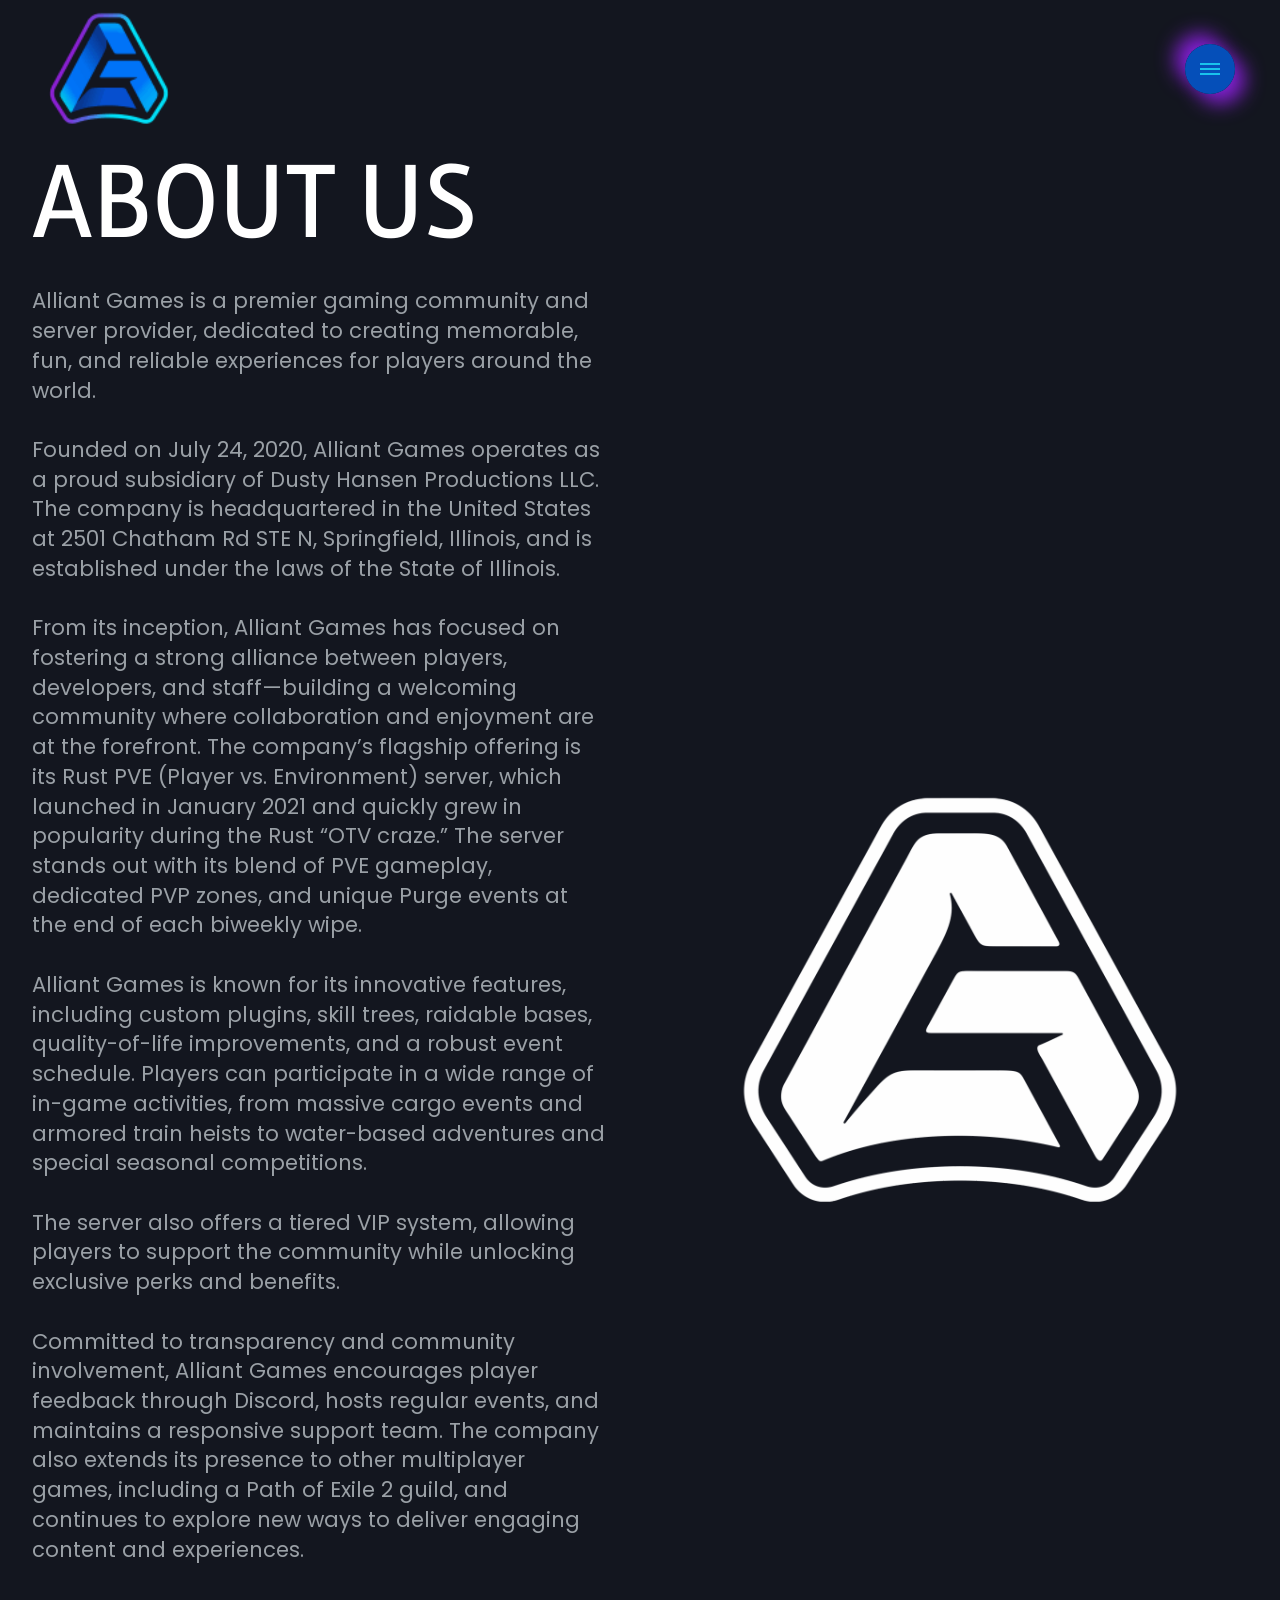
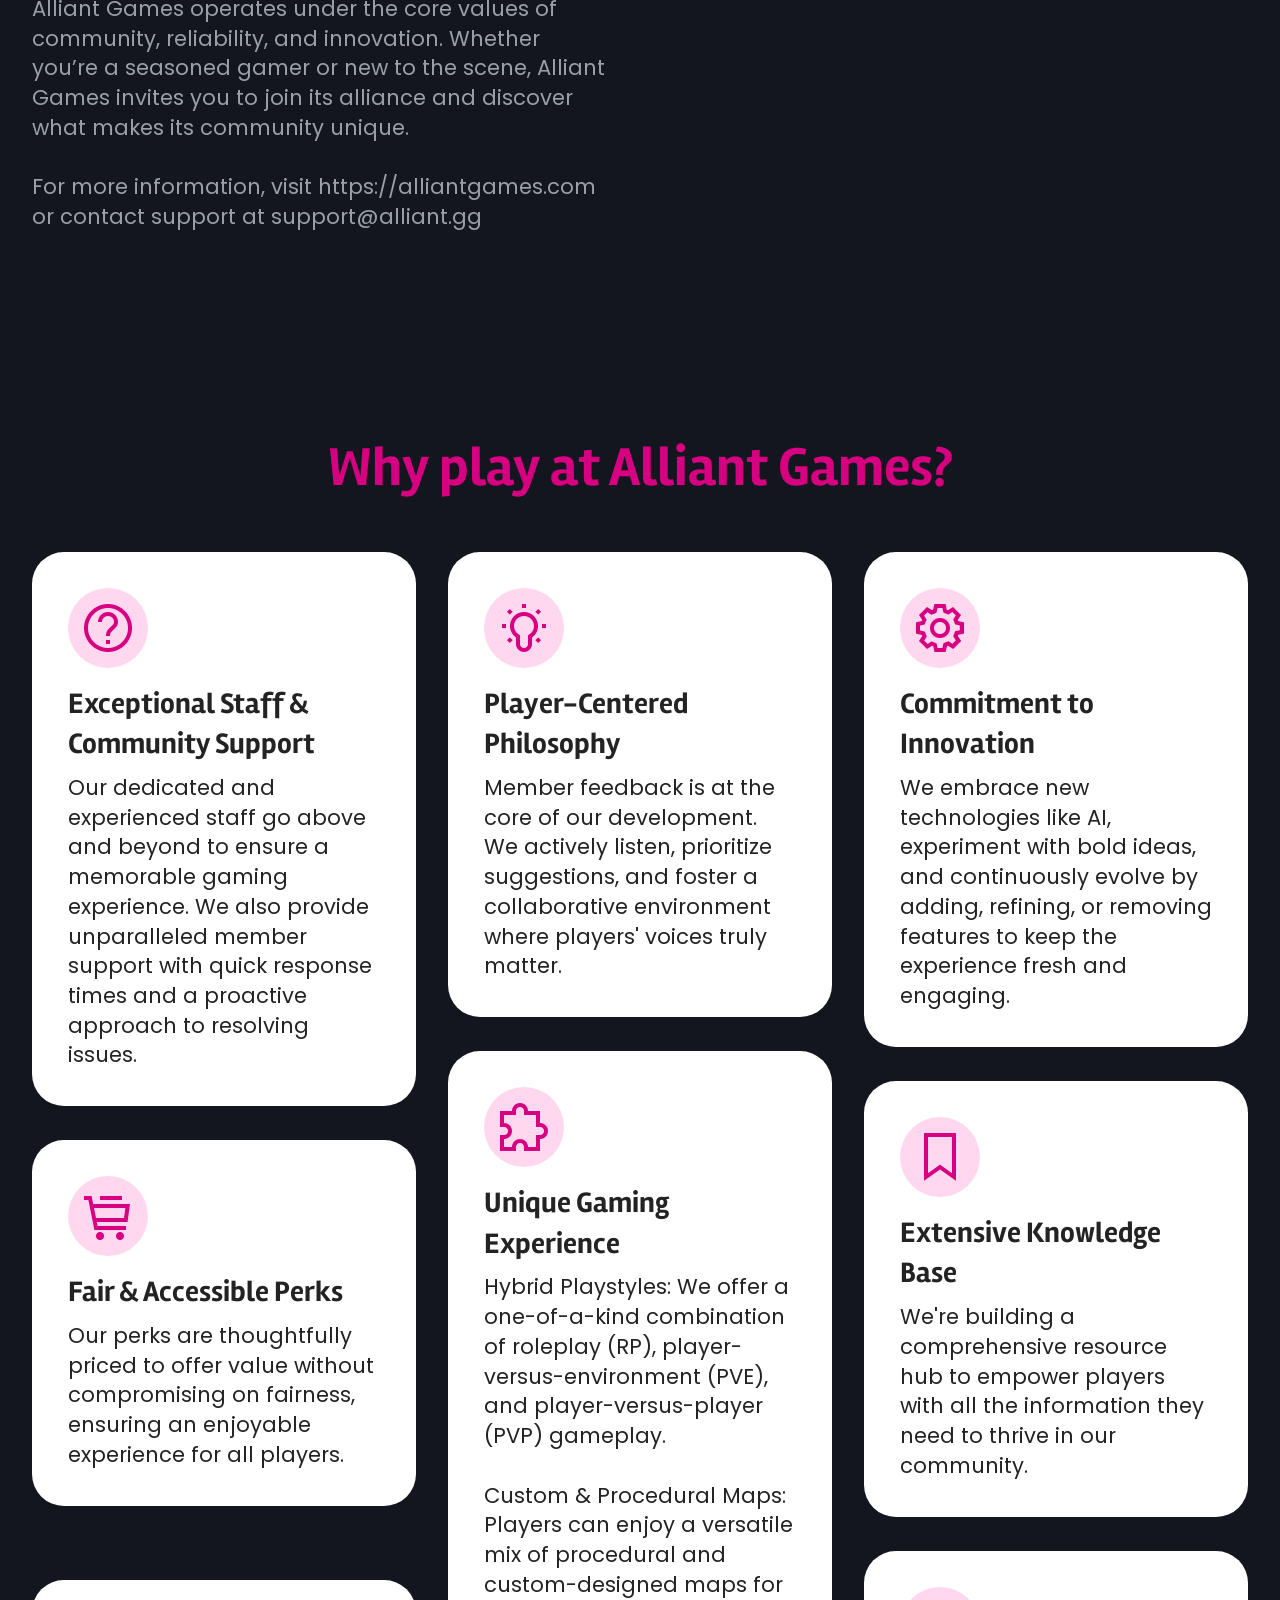
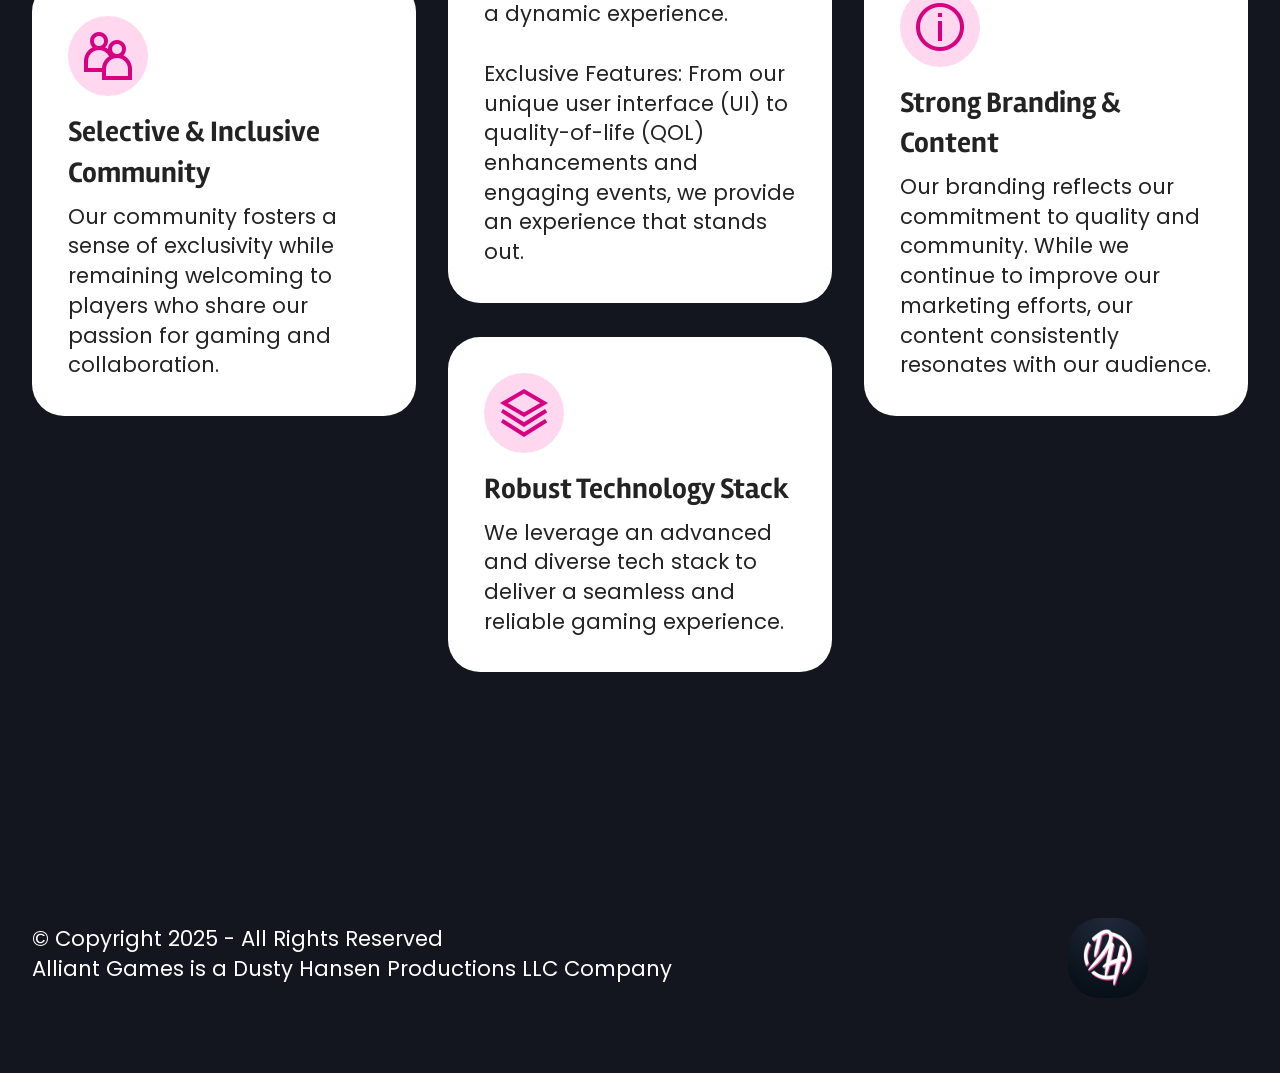
==== about.html @ c14c09ad "Initial upload" ====
<!DOCTYPE html>
<html  >
<head>
  
  <meta charset="UTF-8">
  <meta http-equiv="X-UA-Compatible" content="IE=edge">
  
  <meta name="twitter:card" content="summary_large_image"/>
  <meta name="twitter:image:src" content="assets/images/about-meta.png">
  <meta property="og:image" content="assets/images/about-meta.png">
  <meta name="twitter:title" content="About Us">
  <meta name="viewport" content="width=device-width, initial-scale=1, minimum-scale=1">
  <link rel="shortcut icon" href="assets/images/mark201600x1600-96x96.png" type="image/x-icon">
  <meta name="description" content="Alliant Games is a premier gaming community and server provider, dedicated to creating memorable, fun, and reliable experiences for players around the world.">
  
  
  <title>About Us</title>
  <link rel="stylesheet" href="assets/web/assets/mobirise-icons2/mobirise2.css">
  <link rel="stylesheet" href="assets/bootstrap/css/bootstrap.min.css">
  <link rel="stylesheet" href="assets/animatecss/animate.css">
  <link rel="stylesheet" href="assets/dropdown/css/style.css">
  <link rel="stylesheet" href="assets/socicon/css/styles.css">
  <link rel="stylesheet" href="assets/theme/css/style.css">
  <link rel="preload" href="https://fonts.googleapis.com/css?family=Rambla:400,400i,700,700i&display=swap" as="style" onload="this.onload=null;this.rel='stylesheet'">
  <noscript><link rel="stylesheet" href="https://fonts.googleapis.com/css?family=Rambla:400,400i,700,700i&display=swap"></noscript>
  <link rel="preload" href="https://fonts.googleapis.com/css?family=Poppins:100,100i,200,200i,300,300i,400,400i,500,500i,600,600i,700,700i,800,800i,900,900i&display=swap" as="style" onload="this.onload=null;this.rel='stylesheet'">
  <noscript><link rel="stylesheet" href="https://fonts.googleapis.com/css?family=Poppins:100,100i,200,200i,300,300i,400,400i,500,500i,600,600i,700,700i,800,800i,900,900i&display=swap"></noscript>
  <link rel="preload" as="style" href="assets/mobirise/css/mbr-additional.css?v=QgXTo2"><link rel="stylesheet" href="assets/mobirise/css/mbr-additional.css?v=QgXTo2" type="text/css">

  
  <script type="text/javascript">!function(e,t,n){function a(){var e=t.getElementsByTagName("script")[0],n=t.createElement("script");n.type="text/javascript",n.async=!0,n.src="https://beacon-v2.helpscout.net",e.parentNode.insertBefore(n,e)}if(e.Beacon=n=function(t,n,a){e.Beacon.readyQueue.push({method:t,options:n,data:a})},n.readyQueue=[],"complete"===t.readyState)return a();e.attachEvent?e.attachEvent("onload",a):e.addEventListener("load",a,!1)}(window,document,window.Beacon||function(){});</script>
<script type="text/javascript">window.Beacon('init', 'b2492d3f-a6b8-4b78-a430-2cda79140fb8')</script>
  
</head>
<body>

<!-- Analytics -->
<!-- Google tag (gtag.js) -->
<script async src="https://www.googletagmanager.com/gtag/js?id=G-6VX196WPLF"></script>
<script>
  window.dataLayer = window.dataLayer || [];
  function gtag(){dataLayer.push(arguments);}
  gtag('js', new Date());

  gtag('config', 'G-6VX196WPLF');
</script>
<!-- /Analytics -->


  
  <section data-bs-version="5.1" class="menu menu2 expertm5 cid-uUaEIHnzfs" once="menu" id="amenu2-z">
    

    <nav class="navbar navbar-dropdown navbar-fixed-top navbar-expand-lg">
        <div class="container-fluid">
            <div class="navbar-brand">
                <span class="navbar-logo">
                    <a href="index.html">
                        <img src="assets/images/mark201600x1600-96x96.webp" alt="Alliant Games" style="height: 8rem;">
                    </a>
                </span>
                
            </div>
            <div class="offcanvas_box">
                <button class="btn_offcanvas" type="button" data-bs-toggle="offcanvas" data-bs-target="#offcanvasRight" aria-controls="offcanvasRight">
                    <div class="hamburger-offcanvas">
                        <span></span>
                        <span></span>
                        <span></span>
                        <span></span>
                    </div>
                </button>
                <div class="offcanvas offcanvas-end" tabindex="-1" id="offcanvasRight" aria-labelledby="offcanvasRightLabel">

                    <div class="offcanvas-body">
                        <div class="offcanvas_head">
                            <div class="offcanvas_head_container">
                                <div class="navbar-brand">
                                <span class="navbar-logo">
                                     <a href="index.html">
                                        <img src="assets/images/mark201600x1600-96x96.webp" alt="Alliant Games" style="height: 8rem;">
                                     </a>
                                </span>
                                    
                                </div>
                                <button type="button" class="btn-close text-reset" data-bs-dismiss="offcanvas" aria-label="Close">
                                    <div class="hamburger-offcanvas">
                                        <span></span>
                                        <span></span>
                                        <span></span>
                                        <span></span>
                                    </div>
                                </button>
                            </div>
                            
                        </div>
                        <div class="offcanvas_link">
                            <ul class="navbar-nav nav-dropdown" data-app-modern-menu="true"><li class="nav-item">
                                    <a class="nav-link link text-white text-primary display-7" href="index.html">HOME</a>
                                </li>
                                <li class="nav-item">
                                    <a class="nav-link link text-white text-primary display-7" href="about.html">ABOUT US</a>
                                </li>
                                <li class="nav-item">
                                    <a class="nav-link link text-white text-primary display-7" href="https://alliant.gg" target="_blank">ALLIANT.GG</a>
                                </li>
                                <li class="nav-item"><a class="nav-link link text-white text-primary display-7" href="https://verify.alliant.gg" target="_blank">VERIFY</a></li><li class="nav-item dropdown">
                                    <a class="nav-link link text-white dropdown-toggle display-7" href="#" data-toggle="dropdown-submenu" data-bs-toggle="dropdown" data-bs-auto-close="outside" aria-expanded="false">SHOP</a><div class="dropdown-menu" aria-labelledby="dropdown-655"><a class="text-white dropdown-item text-primary display-7" href="https://perks.alliant.gg" target="_blank">PERKS SHOP</a><a class="text-white dropdown-item text-primary display-7" href="donate.html">DONATE</a></div>
                                </li>
                                <li class="nav-item dropdown open"><a class="nav-link link text-white dropdown-toggle show display-7" href="#" data-toggle="dropdown-submenu" data-bs-toggle="dropdown" data-bs-auto-close="outside" aria-expanded="true">HELP</a><div class="dropdown-menu show" aria-labelledby="dropdown-330" data-bs-popper="none"><a class="text-white dropdown-item text-primary display-7" href="https://docs.alliant.gg" target="_blank">HELP CENTER</a><a class="text-white dropdown-item text-primary display-7" href="https://status.alliant.gg" target="_blank">STATUS PAGE</a><a class="text-white dropdown-item text-primary display-7" href="faq.html">FAQS</a><a class="text-white dropdown-item text-primary display-7" href="privacy.html">PRIVACY POLICY</a><a class="text-white dropdown-item text-primary display-7" href="tos.html">TERMS OF SERVICE</a></div></li></ul>
                        </div>
                        <div class="social-container">
                            <p class="social-title mbr-fonts-style display-7">
                                FOLLOW US</p>
                            <div class="social-list justify-content-start">
                                <div class="soc-item">
                                    <a href="https://discord.gg/alliant" target="_blank"><span class="mbr-iconfont mbr-iconfont-social socicon-discord socicon"></span></a>
                                </div>
                                <div class="soc-item">
                                    <a href="https://x.com/alliantgames" target="_blank"><span class="mbr-iconfont mbr-iconfont-social socicon-twitter socicon"></span></a>
                                </div>
                                <div class="soc-item">
                                    <a href="https://instagram.com/alliantgames" target="_blank"><span class="mbr-iconfont mbr-iconfont-social socicon-instagram socicon"></span></a>
                                </div>
                                <div class="soc-item">
                                    <a href="https://youtube.com/@alliantgames" target="_blank"><span class="mbr-iconfont mbr-iconfont-social socicon-youtube socicon"></span></a>
                                </div>
                                <div class="soc-item">
                                    <a href="https://tiktok.com/@alliantgames" target="_blank"><span class="mbr-iconfont mbr-iconfont-social socicon-tiktok socicon"></span></a>
                                </div>
                                
                            </div>
                        </div>
                        
                    </div>
                </div>
            </div>
        </div>
    </nav>
</section>

<section data-bs-version="5.1" class="article03 progressm5 cid-uU4K17RV8L" id="article03-a">
    

    
    

    <div class="container">
        <div class="row items-wrapper">
            <div class="col-12 col-lg-6 card">
                <div class="content-wrapper">
                    <div class="title-wrapper">
                        <h2 class="mbr-section-title mbr-fonts-style display-1">
                            ABOUT US</h2>
                        <div class="text-wrapper">
                            <p class="mbr-text mbr-fonts-style display-7">Alliant Games is a premier gaming community and server provider, dedicated to creating memorable, fun, and reliable experiences for players around the world.
<br>
<br>Founded on July 24, 2020, Alliant Games operates as a proud subsidiary of Dusty Hansen Productions LLC. The company is headquartered in the United States at 2501 Chatham Rd STE N, Springfield, Illinois, and is established under the laws of the State of Illinois.
<br>
<br>From its inception, Alliant Games has focused on fostering a strong alliance between players, developers, and staff—building a welcoming community where collaboration and enjoyment are at the forefront. The company’s flagship offering is its Rust PVE (Player vs. Environment) server, which launched in January 2021 and quickly grew in popularity during the Rust “OTV craze.” The server stands out with its blend of PVE gameplay, dedicated PVP zones, and unique Purge events at the end of each biweekly wipe.
<br>
<br>Alliant Games is known for its innovative features, including custom plugins, skill trees, raidable bases, quality-of-life improvements, and a robust event schedule. Players can participate in a wide range of in-game activities, from massive cargo events and armored train heists to water-based adventures and special seasonal competitions.
<br>
<br>The server also offers a tiered VIP system, allowing players to support the community while unlocking exclusive perks and benefits.
<br>
<br>Committed to transparency and community involvement, Alliant Games encourages player feedback through Discord, hosts regular events, and maintains a responsive support team. The company also extends its presence to other multiplayer games, including a Path of Exile 2 guild, and continues to explore new ways to deliver engaging content and experiences.
<br>
<br>Alliant Games operates under the core values of community, reliability, and innovation. Whether you’re a seasoned gamer or new to the scene, Alliant Games invites you to join its alliance and discover what makes its community unique.
<br>
<br>For more information, visit https://alliantgames.com or contact support at support@alliant.gg</p>
                        </div>
                        
                    </div>
                </div>
            </div>
            <div class="col-12 col-lg-6 card">
                <div class="image-wrapper">
                    <img src="assets/images/white204-1224x1144.webp" alt="">
                </div>
            </div>
        </div>
    </div>
</section>

<section data-bs-version="5.1" class="features22 cid-uVueX3gvzD" id="features022-1a">
  

  
  
  <div class="container">
    <div class="row mb-5 justify-content-center">
      <div class="col-12 content-head">
        <h3 class="mbr-section-title mbr-fonts-style align-center mb-0 display-2">
          <strong>Why play at Alliant Games?</strong></h3>
        
      </div>
    </div>
    <div class="row mbr-masonry" data-masonry="{&quot;percentPosition&quot;: true }">
      <div class="item features-without-image col-12 col-md-6 col-lg-4 item-mb">
        <div class="item-wrapper">
          <div class="card-box align-left">
            <div class="iconfont-wrapper">
              <span class="mbr-iconfont mobi-mbri-help mobi-mbri"></span>
            </div>
            <h5 class="card-title mbr-fonts-style display-5"><strong>Exceptional Staff &amp; Community Support</strong></h5>
            <p class="card-text mbr-fonts-style display-7">
              Our dedicated and experienced staff go above and beyond to ensure a memorable gaming experience. We also provide unparalleled member support with quick response times and a proactive approach to resolving issues.
            </p>

            
          </div>
        </div>
      </div>
      <div class="item features-without-image col-12 col-md-6 col-lg-4 item-mb">
        <div class="item-wrapper">
          <div class="card-box align-left">
            <div class="iconfont-wrapper">
              <span class="mbr-iconfont mobi-mbri-idea mobi-mbri"></span>
            </div>
            <h5 class="card-title mbr-fonts-style display-5"><strong>Player-Centered Philosophy</strong></h5>
            <p class="card-text mbr-fonts-style display-7">
              Member feedback is at the core of our development. We actively listen, prioritize suggestions, and foster a collaborative environment where players' voices truly matter.
            </p>

            
          </div>
        </div>
      </div>
      <div class="item features-without-image col-12 col-md-6 col-lg-4 item-mb">
        <div class="item-wrapper">
          <div class="card-box align-left">
            <div class="iconfont-wrapper">
              <span class="mbr-iconfont mobi-mbri-setting mobi-mbri"></span>
            </div>
            <h5 class="card-title mbr-fonts-style display-5"><strong>Commitment to Innovation</strong></h5>
            <p class="card-text mbr-fonts-style display-7">We embrace new technologies like AI, experiment with bold ideas, and continuously evolve by adding, refining, or removing features to keep the experience fresh and engaging.<br></p>

            
          </div>
        </div>
      </div>
      <div class="item features-without-image col-12 col-md-6 col-lg-4 item-mb">
        <div class="item-wrapper">
          <div class="card-box align-left">
            <div class="iconfont-wrapper">
              <span class="mbr-iconfont mobi-mbri-extension mobi-mbri"></span>
            </div>
            <h5 class="card-title mbr-fonts-style display-5"><strong>Unique Gaming Experience</strong></h5>
            <p class="card-text mbr-fonts-style display-7">Hybrid Playstyles: We offer a one-of-a-kind combination of roleplay (RP), player-versus-environment (PVE), and player-versus-player (PVP) gameplay.
<br>
<br>Custom &amp; Procedural Maps: Players can enjoy a versatile mix of procedural and custom-designed maps for a dynamic experience.
<br>
<br>Exclusive Features: From our unique user interface (UI) to quality-of-life (QOL) enhancements and engaging events, we provide an experience that stands out.</p>

            
          </div>
        </div>
      </div>
      <div class="item features-without-image col-12 col-md-6 col-lg-4 item-mb">
        <div class="item-wrapper">
          <div class="card-box align-left">
            <div class="iconfont-wrapper">
              <span class="mbr-iconfont mobi-mbri-bookmark mobi-mbri"></span>
            </div>
            <h5 class="card-title mbr-fonts-style display-5"><strong>Extensive Knowledge Base</strong></h5>
            <p class="card-text mbr-fonts-style display-7">We're building a comprehensive resource hub to empower players with all the information they need to thrive in our community.<br></p>

            
          </div>
        </div>
      </div>
      <div class="item features-without-image col-12 col-md-6 col-lg-4 item-mb">
        <div class="item-wrapper">
          <div class="card-box align-left">
            <div class="iconfont-wrapper">
              <span class="mbr-iconfont mobi-mbri-cart-full mobi-mbri"></span>
            </div>
            <h5 class="card-title mbr-fonts-style display-5"><strong>Fair &amp; Accessible Perks</strong></h5>
            <p class="card-text mbr-fonts-style display-7">Our perks are thoughtfully priced to offer value without compromising on fairness, ensuring an enjoyable experience for all players.<br></p>

            
          </div>
        </div>
      </div><div class="item features-without-image col-12 col-md-6 col-lg-4 item-mb">
        <div class="item-wrapper">
          <div class="card-box align-left">
            <div class="iconfont-wrapper">
              <span class="mbr-iconfont mobi-mbri-info mobi-mbri"></span>
            </div>
            <h5 class="card-title mbr-fonts-style display-5"><strong>Strong Branding &amp; Content</strong></h5>
            <p class="card-text mbr-fonts-style display-7">Our branding reflects our commitment to quality and community. While we continue to improve our marketing efforts, our content consistently resonates with our audience.<br></p>

            
          </div>
        </div>
      </div><div class="item features-without-image col-12 col-md-6 col-lg-4 item-mb">
        <div class="item-wrapper">
          <div class="card-box align-left">
            <div class="iconfont-wrapper">
              <span class="mbr-iconfont mobi-mbri-users mobi-mbri"></span>
            </div>
            <h5 class="card-title mbr-fonts-style display-5"><strong>Selective &amp; Inclusive Community</strong></h5>
            <p class="card-text mbr-fonts-style display-7">Our community fosters a sense of exclusivity while remaining welcoming to players who share our passion for gaming and collaboration.<br></p>

            
          </div>
        </div>
      </div><div class="item features-without-image col-12 col-md-6 col-lg-4 item-mb">
        <div class="item-wrapper">
          <div class="card-box align-left">
            <div class="iconfont-wrapper">
              <span class="mbr-iconfont mobi-mbri-layers mobi-mbri"></span>
            </div>
            <h5 class="card-title mbr-fonts-style display-5"><strong>Robust Technology Stack</strong></h5>
            <p class="card-text mbr-fonts-style display-7">
              We leverage an advanced and diverse tech stack to deliver a seamless and reliable gaming experience.
            </p>

            
          </div>
        </div>
      </div>
    </div>
  </div>
</section>

<section data-bs-version="5.1" class="offerm5 footer2 cid-v2K1ta64eN" once="footer" id="footer02-30">

    

    
    
    <div class="container">
        <div class="row justify-content-center">
            <div class="col-lg-9 text col-md-8 col-sm-12">
                <h2 class="mbr-fonts-style align-left mbr-white mbr-section-title display-4">© Copyright 2025 - All Rights Reserved<br>Alliant Games is a Dusty Hansen Productions LLC Company</h2>
            </div>
            <div class="col-sm-12 col-md-4 d-flex col-lg-3">
                <div class="image-block">

                    <img class="mbr-temp" src="assets/images/avatar-192x192.webp" alt="">

                </div>
                
                
            </div>
        </div>
    </div>
</section>


<script src="assets/bootstrap/js/bootstrap.bundle.min.js"></script>
  <script src="assets/smoothscroll/smooth-scroll.js"></script>
  <script src="assets/ytplayer/index.js"></script>
  <script src="assets/dropdown/js/navbar-dropdown.js"></script>
  <script src="assets/masonry/masonry.pkgd.min.js"></script>
  <script src="assets/imagesloaded/imagesloaded.pkgd.min.js"></script>
  <script src="assets/theme/js/script.js"></script>
  
  
  
  <input name="animation" type="hidden">
  </body>
</html>
---- assets/web/assets/mobirise-icons2/mobirise2.css ----
@font-face {
  font-family: 'Moririse2';
  font-display: swap;
  src:  url('mobirise2.eot?f2bix4');
  src:  url('mobirise2.eot?f2bix4#iefix') format('embedded-opentype'),
    url('mobirise2.woff2?f2bix4') format('woff2'),
    url('mobirise2.woff?f2bix4') format('woff'),
    url('mobirise2.ttf?f2bix4') format('truetype'),
    url('mobirise2.svg?f2bix4#mobirise2') format('svg');
  font-weight: normal;
  font-style: normal;
}

[class^="mobi-"], [class*=" mobi-"] {
  /* use !important to prevent issues with browser extensions that change fonts */
  font-family: 'Moririse2' !important;
  speak: none;
  font-style: normal;
  font-weight: normal;
  font-variant: normal;
  text-transform: none;
  line-height: 1;

  /* Better Font Rendering =========== */
  -webkit-font-smoothing: antialiased;
  -moz-osx-font-smoothing: grayscale;
}

.mobi-mbri-add-submenu:before {
  content: "\e900";
}
.mobi-mbri-alert:before {
  content: "\e901";
}
.mobi-mbri-align-center:before {
  content: "\e902";
}
.mobi-mbri-align-justify:before {
  content: "\e903";
}
.mobi-mbri-align-left:before {
  content: "\e904";
}
.mobi-mbri-align-right:before {
  content: "\e905";
}
.mobi-mbri-android:before {
  content: "\e906";
}
.mobi-mbri-apple:before {
  content: "\e907";
}
.mobi-mbri-arrow-down:before {
  content: "\e908";
}
.mobi-mbri-arrow-next:before {
  content: "\e909";
}
.mobi-mbri-arrow-prev:before {
  content: "\e90a";
}
.mobi-mbri-arrow-up:before {
  content: "\e90b";
}
.mobi-mbri-bold:before {
  content: "\e90c";
}
.mobi-mbri-bookmark:before {
  content: "\e90d";
}
.mobi-mbri-bootstrap:before {
  content: "\e90e";
}
.mobi-mbri-briefcase:before {
  content: "\e90f";
}
.mobi-mbri-browse:before {
  content: "\e910";
}
.mobi-mbri-bulleted-list:before {
  content: "\e911";
}
.mobi-mbri-calendar:before {
  content: "\e912";
}
.mobi-mbri-camera:before {
  content: "\e913";
}
.mobi-mbri-cart-add:before {
  content: "\e914";
}
.mobi-mbri-cart-full:before {
  content: "\e915";
}
.mobi-mbri-cash:before {
  content: "\e916";
}
.mobi-mbri-change-style:before {
  content: "\e917";
}
.mobi-mbri-chat:before {
  content: "\e918";
}
.mobi-mbri-clock:before {
  content: "\e919";
}
.mobi-mbri-close:before {
  content: "\e91a";
}
.mobi-mbri-cloud:before {
  content: "\e91b";
}
.mobi-mbri-code:before {
  content: "\e91c";
}
.mobi-mbri-contact-form:before {
  content: "\e91d";
}
.mobi-mbri-credit-card:before {
  content: "\e91e";
}
.mobi-mbri-cursor-click:before {
  content: "\e91f";
}
.mobi-mbri-cust-feedback:before {
  content: "\e920";
}
.mobi-mbri-database:before {
  content: "\e921";
}
.mobi-mbri-delivery:before {
  content: "\e922";
}
.mobi-mbri-desktop:before {
  content: "\e923";
}
.mobi-mbri-devices:before {
  content: "\e924";
}
.mobi-mbri-down:before {
  content: "\e925";
}
.mobi-mbri-download-2:before {
  content: "\e926";
}
.mobi-mbri-download:before {
  content: "\e927";
}
.mobi-mbri-drag-n-drop-2:before {
  content: "\e928";
}
.mobi-mbri-drag-n-drop:before {
  content: "\e929";
}
.mobi-mbri-edit-2:before {
  content: "\e92a";
}
.mobi-mbri-edit:before {
  content: "\e92b";
}
.mobi-mbri-error:before {
  content: "\e92c";
}
.mobi-mbri-extension:before {
  content: "\e92d";
}
.mobi-mbri-features:before {
  content: "\e92e";
}
.mobi-mbri-file:before {
  content: "\e92f";
}
.mobi-mbri-flag:before {
  content: "\e930";
}
.mobi-mbri-folder:before {
  content: "\e931";
}
.mobi-mbri-gift:before {
  content: "\e932";
}
.mobi-mbri-github:before {
  content: "\e933";
}
.mobi-mbri-globe-2:before {
  content: "\e934";
}
.mobi-mbri-globe:before {
  content: "\e935";
}
.mobi-mbri-growing-chart:before {
  content: "\e936";
}
.mobi-mbri-hearth:before {
  content: "\e937";
}
.mobi-mbri-help:before {
  content: "\e938";
}
.mobi-mbri-home:before {
  content: "\e939";
}
.mobi-mbri-hot-cup:before {
  content: "\e93a";
}
.mobi-mbri-idea:before {
  content: "\e93b";
}
.mobi-mbri-image-gallery:before {
  content: "\e93c";
}
.mobi-mbri-image-slider:before {
  content: "\e93d";
}
.mobi-mbri-info:before {
  content: "\e93e";
}
.mobi-mbri-italic:before {
  content: "\e93f";
}
.mobi-mbri-key:before {
  content: "\e940";
}
.mobi-mbri-laptop:before {
  content: "\e941";
}
.mobi-mbri-layers:before {
  content: "\e942";
}
.mobi-mbri-left-right:before {
  content: "\e943";
}
.mobi-mbri-left:before {
  content: "\e944";
}
.mobi-mbri-letter:before {
  content: "\e945";
}
.mobi-mbri-like:before {
  content: "\e946";
}
.mobi-mbri-link:before {
  content: "\e947";
}
.mobi-mbri-lock:before {
  content: "\e948";
}
.mobi-mbri-login:before {
  content: "\e949";
}
.mobi-mbri-logout:before {
  content: "\e94a";
}
.mobi-mbri-magic-stick:before {
  content: "\e94b";
}
.mobi-mbri-map-pin:before {
  content: "\e94c";
}
.mobi-mbri-menu:before {
  content: "\e94d";
}
.mobi-mbri-mobile-2:before {
  content: "\e94e";
}
.mobi-mbri-mobile-horizontal:before {
  content: "\e94f";
}
.mobi-mbri-mobile:before {
  content: "\e950";
}
.mobi-mbri-mobirise:before {
  content: "\e951";
}
.mobi-mbri-more-horizontal:before {
  content: "\e952";
}
.mobi-mbri-more-vertical:before {
  content: "\e953";
}
.mobi-mbri-music:before {
  content: "\e954";
}
.mobi-mbri-new-file:before {
  content: "\e955";
}
.mobi-mbri-numbered-list:before {
  content: "\e956";
}
.mobi-mbri-opened-folder:before {
  content: "\e957";
}
.mobi-mbri-pages:before {
  content: "\e958";
}
.mobi-mbri-paper-plane:before {
  content: "\e959";
}
.mobi-mbri-paperclip:before {
  content: "\e95a";
}
.mobi-mbri-phone:before {
  content: "\e95b";
}
.mobi-mbri-photo:before {
  content: "\e95c";
}
.mobi-mbri-photos:before {
  content: "\e95d";
}
.mobi-mbri-pin:before {
  content: "\e95e";
}
.mobi-mbri-play:before {
  content: "\e95f";
}
.mobi-mbri-plus:before {
  content: "\e960";
}
.mobi-mbri-preview:before {
  content: "\e961";
}
.mobi-mbri-print:before {
  content: "\e962";
}
.mobi-mbri-protect:before {
  content: "\e963";
}
.mobi-mbri-question:before {
  content: "\e964";
}
.mobi-mbri-quote-left:before {
  content: "\e965";
}
.mobi-mbri-quote-right:before {
  content: "\e966";
}
.mobi-mbri-redo:before {
  content: "\e967";
}
.mobi-mbri-refresh:before {
  content: "\e968";
}
.mobi-mbri-responsive-2:before {
  content: "\e969";
}
.mobi-mbri-responsive:before {
  content: "\e96a";
}
.mobi-mbri-right:before {
  content: "\e96b";
}
.mobi-mbri-rocket:before {
  content: "\e96c";
}
.mobi-mbri-sad-face:before {
  content: "\e96d";
}
.mobi-mbri-sale:before {
  content: "\e96e";
}
.mobi-mbri-save:before {
  content: "\e96f";
}
.mobi-mbri-search:before {
  content: "\e970";
}
.mobi-mbri-setting-2:before {
  content: "\e971";
}
.mobi-mbri-setting-3:before {
  content: "\e972";
}
.mobi-mbri-setting:before {
  content: "\e973";
}
.mobi-mbri-share:before {
  content: "\e974";
}
.mobi-mbri-shopping-bag:before {
  content: "\e975";
}
.mobi-mbri-shopping-basket:before {
  content: "\e976";
}
.mobi-mbri-shopping-cart:before {
  content: "\e977";
}
.mobi-mbri-sites:before {
  content: "\e978";
}
.mobi-mbri-smile-face:before {
  content: "\e979";
}
.mobi-mbri-speed:before {
  content: "\e97a";
}
.mobi-mbri-star:before {
  content: "\e97b";
}
.mobi-mbri-success:before {
  content: "\e97c";
}
.mobi-mbri-sun:before {
  content: "\e97d";
}
.mobi-mbri-sun2:before {
  content: "\e97e";
}
.mobi-mbri-tablet-vertical:before {
  content: "\e97f";
}
.mobi-mbri-tablet:before {
  content: "\e980";
}
.mobi-mbri-target:before {
  content: "\e981";
}
.mobi-mbri-timer:before {
  content: "\e982";
}
.mobi-mbri-to-ftp:before {
  content: "\e983";
}
.mobi-mbri-to-local-drive:before {
  content: "\e984";
}
.mobi-mbri-touch-swipe:before {
  content: "\e985";
}
.mobi-mbri-touch:before {
  content: "\e986";
}
.mobi-mbri-trash:before {
  content: "\e987";
}
.mobi-mbri-underline:before {
  content: "\e988";
}
.mobi-mbri-undo:before {
  content: "\e989";
}
.mobi-mbri-unlink:before {
  content: "\e98a";
}
.mobi-mbri-unlock:before {
  content: "\e98b";
}
.mobi-mbri-up-down:before {
  content: "\e98c";
}
.mobi-mbri-up:before {
  content: "\e98d";
}
.mobi-mbri-update:before {
  content: "\e98e";
}
.mobi-mbri-upload-2:before {
  content: "\e98f";
}
.mobi-mbri-upload:before {
  content: "\e990";
}
.mobi-mbri-user-2:before {
  content: "\e991";
}
.mobi-mbri-user:before {
  content: "\e992";
}
.mobi-mbri-users:before {
  content: "\e993";
}
.mobi-mbri-video-play:before {
  content: "\e994";
}
.mobi-mbri-video:before {
  content: "\e995";
}
.mobi-mbri-watch:before {
  content: "\e996";
}
.mobi-mbri-website-theme-2:before {
  content: "\e997";
}
.mobi-mbri-website-theme:before {
  content: "\e998";
}
.mobi-mbri-wifi:before {
  content: "\e999";
}
.mobi-mbri-windows:before {
  content: "\e99a";
}
.mobi-mbri-zoom-in:before {
  content: "\e99b";
}
.mobi-mbri-zoom-out:before {
  content: "\e99c";
}
---- assets/dropdown/css/style.css ----
.navbar-dropdown {
  left: 0;
  padding: 0;
  position: absolute;
  right: 0;
  top: 0;
  transition: all 0.45s ease;
  z-index: 1030;
  background: #282828; }
  .navbar-dropdown .navbar-logo {
    margin-right: 0.8rem;
    transition: margin 0.3s ease-in-out;
    vertical-align: middle; }
    .navbar-dropdown .navbar-logo img {
      height: 3.125rem;
      transition: all 0.3s ease-in-out; }
    .navbar-dropdown .navbar-logo.mbr-iconfont {
      font-size: 3.125rem;
      line-height: 3.125rem; }
  .navbar-dropdown .navbar-caption {
    font-weight: 700;
    white-space: normal;
    vertical-align: -4px;
    line-height: 3.125rem !important; }
    .navbar-dropdown .navbar-caption, .navbar-dropdown .navbar-caption:hover {
      color: inherit;
      text-decoration: none; }
  .navbar-dropdown .mbr-iconfont + .navbar-caption {
    vertical-align: -1px; }
  .navbar-dropdown.navbar-fixed-top {
    position: fixed; }
  .navbar-dropdown .navbar-brand span {
    vertical-align: -4px; }
  .navbar-dropdown.bg-color.transparent {
    background: none; }
  .navbar-dropdown.navbar-short .navbar-brand {
    padding: 0.625rem 0; }
    .navbar-dropdown.navbar-short .navbar-brand span {
      vertical-align: -1px; }
  .navbar-dropdown.navbar-short .navbar-caption {
    line-height: 2.375rem !important;
    vertical-align: -2px; }
  .navbar-dropdown.navbar-short .navbar-logo {
    margin-right: 0.5rem; }
    .navbar-dropdown.navbar-short .navbar-logo img {
      height: 2.375rem; }
    .navbar-dropdown.navbar-short .navbar-logo.mbr-iconfont {
      font-size: 2.375rem;
      line-height: 2.375rem; }
  .navbar-dropdown.navbar-short .mbr-table-cell {
    height: 3.625rem; }
  .navbar-dropdown .navbar-close {
    left: 0.6875rem;
    position: fixed;
    top: 0.75rem;
    z-index: 1000; }
  .navbar-dropdown .hamburger-icon {
    content: "";
    display: inline-block;
    vertical-align: middle;
    width: 16px;
    -webkit-box-shadow: 0 -6px 0 1px #282828,0 0 0 1px #282828,0 6px 0 1px #282828;
    -moz-box-shadow: 0 -6px 0 1px #282828,0 0 0 1px #282828,0 6px 0 1px #282828;
    box-shadow: 0 -6px 0 1px #282828,0 0 0 1px #282828,0 6px 0 1px #282828; }

.dropdown-menu .dropdown-toggle[data-toggle="dropdown-submenu"]::after {
  border-bottom: 0.35em solid transparent;
  border-left: 0.35em solid;
  border-right: 0;
  border-top: 0.35em solid transparent;
  margin-left: 0.3rem; }

.dropdown-menu .dropdown-item:focus {
  outline: 0; }

.nav-dropdown {
  font-size: 0.75rem;
  font-weight: 500;
  height: auto !important; }
  .nav-dropdown .nav-btn {
    padding-left: 1rem; }
  .nav-dropdown .link {
    margin: .667em 1.667em;
    font-weight: 500;
    padding: 0;
    transition: color .2s ease-in-out; }
    .nav-dropdown .link.dropdown-toggle {
      margin-right: 2.583em; }
      .nav-dropdown .link.dropdown-toggle::after {
        margin-left: .25rem;
        border-top: 0.35em solid;
        border-right: 0.35em solid transparent;
        border-left: 0.35em solid transparent;
        border-bottom: 0; }
      .nav-dropdown .link.dropdown-toggle[aria-expanded="true"] {
        margin: 0;
        padding: 0.667em 3.263em  0.667em 1.667em; }
  .nav-dropdown .link::after,
  .nav-dropdown .dropdown-item::after {
    color: inherit; }
  .nav-dropdown .btn {
    font-size: 0.75rem;
    font-weight: 700;
    letter-spacing: 0;
    margin-bottom: 0;
    padding-left: 1.25rem;
    padding-right: 1.25rem; }
  .nav-dropdown .dropdown-menu {
    border-radius: 0;
    border: 0;
    left: 0;
    margin: 0;
    padding-bottom: 1.25rem;
    padding-top: 1.25rem;
    position: relative; }
  .nav-dropdown .dropdown-submenu {
    margin-left: 0.125rem;
    top: 0; }
  .nav-dropdown .dropdown-item {
    font-weight: 500;
    line-height: 2;
    padding: 0.3846em 4.615em 0.3846em 1.5385em;
    position: relative;
    transition: color .2s ease-in-out, background-color .2s ease-in-out; }
    .nav-dropdown .dropdown-item::after {
      margin-top: -0.3077em;
      position: absolute;
      right: 1.1538em;
      top: 50%; }
    .nav-dropdown .dropdown-item:focus, .nav-dropdown .dropdown-item:hover {
      background: none; }

@media (max-width: 767px) {
  .nav-dropdown.navbar-toggleable-sm {
    bottom: 0;
    display: none;
    left: 0;
    overflow-x: hidden;
    position: fixed;
    top: 0;
    transform: translateX(-100%);
    -ms-transform: translateX(-100%);
    -webkit-transform: translateX(-100%);
    width: 18.75rem;
    z-index: 999; } }
.nav-dropdown.navbar-toggleable-xl {
  bottom: 0;
  display: none;
  left: 0;
  overflow-x: hidden;
  position: fixed;
  top: 0;
  transform: translateX(-100%);
  -ms-transform: translateX(-100%);
  -webkit-transform: translateX(-100%);
  width: 18.75rem;
  z-index: 999; }

.nav-dropdown-sm {
  display: block !important;
  overflow-x: hidden;
  overflow: auto;
  padding-top: 3.875rem; }
  .nav-dropdown-sm::after {
    content: "";
    display: block;
    height: 3rem;
    width: 100%; }
  .nav-dropdown-sm.collapse.in ~ .navbar-close {
    display: block !important; }
  .nav-dropdown-sm.collapsing, .nav-dropdown-sm.collapse.in {
    transform: translateX(0);
    -ms-transform: translateX(0);
    -webkit-transform: translateX(0);
    transition: all 0.25s ease-out;
    -webkit-transition: all 0.25s ease-out;
    background: #282828; }
  .nav-dropdown-sm.collapsing[aria-expanded="false"] {
    transform: translateX(-100%);
    -ms-transform: translateX(-100%);
    -webkit-transform: translateX(-100%); }
  .nav-dropdown-sm .nav-item {
    display: block;
    margin-left: 0 !important;
    padding-left: 0; }
  .nav-dropdown-sm .link,
  .nav-dropdown-sm .dropdown-item {
    border-top: 1px dotted rgba(255, 255, 255, 0.1);
    font-size: 0.8125rem;
    line-height: 1.6;
    margin: 0 !important;
    padding: 0.875rem 2.4rem 0.875rem 1.5625rem !important;
    position: relative;
    white-space: normal; }
    .nav-dropdown-sm .link:focus, .nav-dropdown-sm .link:hover,
    .nav-dropdown-sm .dropdown-item:focus,
    .nav-dropdown-sm .dropdown-item:hover {
      background: rgba(0, 0, 0, 0.2) !important;
      color: #c0a375; }
  .nav-dropdown-sm .nav-btn {
    position: relative;
    padding: 1.5625rem 1.5625rem 0 1.5625rem; }
    .nav-dropdown-sm .nav-btn::before {
      border-top: 1px dotted rgba(255, 255, 255, 0.1);
      content: "";
      left: 0;
      position: absolute;
      top: 0;
      width: 100%; }
    .nav-dropdown-sm .nav-btn + .nav-btn {
      padding-top: 0.625rem; }
      .nav-dropdown-sm .nav-btn + .nav-btn::before {
        display: none; }
  .nav-dropdown-sm .btn {
    padding: 0.625rem 0; }
  .nav-dropdown-sm .dropdown-toggle[data-toggle="dropdown-submenu"]::after {
    margin-left: .25rem;
    border-top: 0.35em solid;
    border-right: 0.35em solid transparent;
    border-left: 0.35em solid transparent;
    border-bottom: 0; }
  .nav-dropdown-sm .dropdown-toggle[data-toggle="dropdown-submenu"][aria-expanded="true"]::after {
    border-top: 0;
    border-right: 0.35em solid transparent;
    border-left: 0.35em solid transparent;
    border-bottom: 0.35em solid; }
  .nav-dropdown-sm .dropdown-menu {
    margin: 0;
    padding: 0;
    position: relative;
    top: 0;
    left: 0;
    width: 100%;
    border: 0;
    float: none;
    border-radius: 0;
    background: none; }
  .nav-dropdown-sm .dropdown-submenu {
    left: 100%;
    margin-left: 0.125rem;
    margin-top: -1.25rem;
    top: 0; }

.navbar-toggleable-sm .nav-dropdown .dropdown-menu {
  position: absolute; }

.navbar-toggleable-sm .nav-dropdown .dropdown-submenu {
  left: 100%;
  margin-left: 0.125rem;
  margin-top: -1.25rem;
  top: 0; }

.navbar-toggleable-sm.opened .nav-dropdown .dropdown-menu {
  position: relative; }

.navbar-toggleable-sm.opened .nav-dropdown .dropdown-submenu {
  left: 0;
  margin-left: 00rem;
  margin-top: 0rem;
  top: 0; }

.is-builder .nav-dropdown.collapsing {
  transition: none !important; }
---- assets/socicon/css/styles.css ----
@charset "UTF-8";

@font-face {
  font-family: 'Socicon';
  src:  url('../fonts/socicon.eot');
  src:  url('../fonts/socicon.eot?#iefix') format('embedded-opentype'),
    url('../fonts/socicon.woff2') format('woff2'),
    url('../fonts/socicon.ttf') format('truetype'),
    url('../fonts/socicon.woff') format('woff'),
    url('../fonts/socicon.svg#socicon') format('svg');
  font-weight: normal;
  font-style: normal;
  font-display: swap;
}

[data-icon]:before {
  font-family: "socicon" !important;
  content: attr(data-icon);
  font-style: normal !important;
  font-weight: normal !important;
  font-variant: normal !important;
  text-transform: none !important;
  speak: none;
  line-height: 1;
  -webkit-font-smoothing: antialiased;
  -moz-osx-font-smoothing: grayscale;
}

[class^="socicon-"], [class*=" socicon-"] {
  /* use !important to prevent issues with browser extensions that change fonts */
  font-family: 'Socicon' !important;
  speak: none;
  font-style: normal;
  font-weight: normal;
  font-variant: normal;
  text-transform: none;
  line-height: 1;

  /* Better Font Rendering =========== */
  -webkit-font-smoothing: antialiased;
  -moz-osx-font-smoothing: grayscale;
}

.socicon-500px:before {
  content: "\e000";
}
.socicon-8tracks:before {
  content: "\e001";
}
.socicon-airbnb:before {
  content: "\e002";
}
.socicon-alliance:before {
  content: "\e003";
}
.socicon-amazon:before {
  content: "\e004";
}
.socicon-amplement:before {
  content: "\e005";
}
.socicon-android:before {
  content: "\e006";
}
.socicon-angellist:before {
  content: "\e007";
}
.socicon-apple:before {
  content: "\e008";
}
.socicon-appnet:before {
  content: "\e009";
}
.socicon-baidu:before {
  content: "\e00a";
}
.socicon-bandcamp:before {
  content: "\e00b";
}
.socicon-battlenet:before {
  content: "\e00c";
}
.socicon-mixer:before {
  content: "\e00d";
}
.socicon-bebee:before {
  content: "\e00e";
}
.socicon-bebo:before {
  content: "\e00f";
}
.socicon-behance:before {
  content: "\e010";
}
.socicon-blizzard:before {
  content: "\e011";
}
.socicon-blogger:before {
  content: "\e012";
}
.socicon-buffer:before {
  content: "\e013";
}
.socicon-chrome:before {
  content: "\e014";
}
.socicon-coderwall:before {
  content: "\e015";
}
.socicon-curse:before {
  content: "\e016";
}
.socicon-dailymotion:before {
  content: "\e017";
}
.socicon-deezer:before {
  content: "\e018";
}
.socicon-delicious:before {
  content: "\e019";
}
.socicon-deviantart:before {
  content: "\e01a";
}
.socicon-diablo:before {
  content: "\e01b";
}
.socicon-digg:before {
  content: "\e01c";
}
.socicon-discord:before {
  content: "\e01d";
}
.socicon-disqus:before {
  content: "\e01e";
}
.socicon-douban:before {
  content: "\e01f";
}
.socicon-draugiem:before {
  content: "\e020";
}
.socicon-dribbble:before {
  content: "\e021";
}
.socicon-drupal:before {
  content: "\e022";
}
.socicon-ebay:before {
  content: "\e023";
}
.socicon-ello:before {
  content: "\e024";
}
.socicon-endomodo:before {
  content: "\e025";
}
.socicon-envato:before {
  content: "\e026";
}
.socicon-etsy:before {
  content: "\e027";
}
.socicon-facebook:before {
  content: "\e028";
}
.socicon-feedburner:before {
  content: "\e029";
}
.socicon-filmweb:before {
  content: "\e02a";
}
.socicon-firefox:before {
  content: "\e02b";
}
.socicon-flattr:before {
  content: "\e02c";
}
.socicon-flickr:before {
  content: "\e02d";
}
.socicon-formulr:before {
  content: "\e02e";
}
.socicon-forrst:before {
  content: "\e02f";
}
.socicon-foursquare:before {
  content: "\e030";
}
.socicon-friendfeed:before {
  content: "\e031";
}
.socicon-github:before {
  content: "\e032";
}
.socicon-goodreads:before {
  content: "\e033";
}
.socicon-google:before {
  content: "\e034";
}
.socicon-googlescholar:before {
  content: "\e035";
}
.socicon-googlegroups:before {
  content: "\e036";
}
.socicon-googlephotos:before {
  content: "\e037";
}
.socicon-googleplus:before {
  content: "\e038";
}
.socicon-grooveshark:before {
  content: "\e039";
}
.socicon-hackerrank:before {
  content: "\e03a";
}
.socicon-hearthstone:before {
  content: "\e03b";
}
.socicon-hellocoton:before {
  content: "\e03c";
}
.socicon-heroes:before {
  content: "\e03d";
}
.socicon-smashcast:before {
  content: "\e03e";
}
.socicon-horde:before {
  content: "\e03f";
}
.socicon-houzz:before {
  content: "\e040";
}
.socicon-icq:before {
  content: "\e041";
}
.socicon-identica:before {
  content: "\e042";
}
.socicon-imdb:before {
  content: "\e043";
}
.socicon-instagram:before {
  content: "\e044";
}
.socicon-issuu:before {
  content: "\e045";
}
.socicon-istock:before {
  content: "\e046";
}
.socicon-itunes:before {
  content: "\e047";
}
.socicon-keybase:before {
  content: "\e048";
}
.socicon-lanyrd:before {
  content: "\e049";
}
.socicon-lastfm:before {
  content: "\e04a";
}
.socicon-line:before {
  content: "\e04b";
}
.socicon-linkedin:before {
  content: "\e04c";
}
.socicon-livejournal:before {
  content: "\e04d";
}
.socicon-lyft:before {
  content: "\e04e";
}
.socicon-macos:before {
  content: "\e04f";
}
.socicon-mail:before {
  content: "\e050";
}
.socicon-medium:before {
  content: "\e051";
}
.socicon-meetup:before {
  content: "\e052";
}
.socicon-mixcloud:before {
  content: "\e053";
}
.socicon-modelmayhem:before {
  content: "\e054";
}
.socicon-mumble:before {
  content: "\e055";
}
.socicon-myspace:before {
  content: "\e056";
}
.socicon-newsvine:before {
  content: "\e057";
}
.socicon-nintendo:before {
  content: "\e058";
}
.socicon-npm:before {
  content: "\e059";
}
.socicon-odnoklassniki:before {
  content: "\e05a";
}
.socicon-openid:before {
  content: "\e05b";
}
.socicon-opera:before {
  content: "\e05c";
}
.socicon-outlook:before {
  content: "\e05d";
}
.socicon-overwatch:before {
  content: "\e05e";
}
.socicon-patreon:before {
  content: "\e05f";
}
.socicon-paypal:before {
  content: "\e060";
}
.socicon-periscope:before {
  content: "\e061";
}
.socicon-persona:before {
  content: "\e062";
}
.socicon-pinterest:before {
  content: "\e063";
}
.socicon-play:before {
  content: "\e064";
}
.socicon-player:before {
  content: "\e065";
}
.socicon-playstation:before {
  content: "\e066";
}
.socicon-pocket:before {
  content: "\e067";
}
.socicon-qq:before {
  content: "\e068";
}
.socicon-quora:before {
  content: "\e069";
}
.socicon-raidcall:before {
  content: "\e06a";
}
.socicon-ravelry:before {
  content: "\e06b";
}
.socicon-reddit:before {
  content: "\e06c";
}
.socicon-renren:before {
  content: "\e06d";
}
.socicon-researchgate:before {
  content: "\e06e";
}
.socicon-residentadvisor:before {
  content: "\e06f";
}
.socicon-reverbnation:before {
  content: "\e070";
}
.socicon-rss:before {
  content: "\e071";
}
.socicon-sharethis:before {
  content: "\e072";
}
.socicon-skype:before {
  content: "\e073";
}
.socicon-slideshare:before {
  content: "\e074";
}
.socicon-smugmug:before {
  content: "\e075";
}
.socicon-snapchat:before {
  content: "\e076";
}
.socicon-songkick:before {
  content: "\e077";
}
.socicon-soundcloud:before {
  content: "\e078";
}
.socicon-spotify:before {
  content: "\e079";
}
.socicon-stackexchange:before {
  content: "\e07a";
}
.socicon-stackoverflow:before {
  content: "\e07b";
}
.socicon-starcraft:before {
  content: "\e07c";
}
.socicon-stayfriends:before {
  content: "\e07d";
}
.socicon-steam:before {
  content: "\e07e";
}
.socicon-storehouse:before {
  content: "\e07f";
}
.socicon-strava:before {
  content: "\e080";
}
.socicon-streamjar:before {
  content: "\e081";
}
.socicon-stumbleupon:before {
  content: "\e082";
}
.socicon-swarm:before {
  content: "\e083";
}
.socicon-teamspeak:before {
  content: "\e084";
}
.socicon-teamviewer:before {
  content: "\e085";
}
.socicon-technorati:before {
  content: "\e086";
}
.socicon-telegram:before {
  content: "\e087";
}
.socicon-tripadvisor:before {
  content: "\e088";
}
.socicon-tripit:before {
  content: "\e089";
}
.socicon-triplej:before {
  content: "\e08a";
}
.socicon-tumblr:before {
  content: "\e08b";
}
.socicon-twitch:before {
  content: "\e08c";
}
.socicon-twitter:before {
  content: "\e08d";
}
.socicon-uber:before {
  content: "\e08e";
}
.socicon-ventrilo:before {
  content: "\e08f";
}
.socicon-viadeo:before {
  content: "\e090";
}
.socicon-viber:before {
  content: "\e091";
}
.socicon-viewbug:before {
  content: "\e092";
}
.socicon-vimeo:before {
  content: "\e093";
}
.socicon-vine:before {
  content: "\e094";
}
.socicon-vkontakte:before {
  content: "\e095";
}
.socicon-warcraft:before {
  content: "\e096";
}
.socicon-wechat:before {
  content: "\e097";
}
.socicon-weibo:before {
  content: "\e098";
}
.socicon-whatsapp:before {
  content: "\e099";
}
.socicon-wikipedia:before {
  content: "\e09a";
}
.socicon-windows:before {
  content: "\e09b";
}
.socicon-wordpress:before {
  content: "\e09c";
}
.socicon-wykop:before {
  content: "\e09d";
}
.socicon-xbox:before {
  content: "\e09e";
}
.socicon-xing:before {
  content: "\e09f";
}
.socicon-yahoo:before {
  content: "\e0a0";
}
.socicon-yammer:before {
  content: "\e0a1";
}
.socicon-yandex:before {
  content: "\e0a2";
}
.socicon-yelp:before {
  content: "\e0a3";
}
.socicon-younow:before {
  content: "\e0a4";
}
.socicon-youtube:before {
  content: "\e0a5";
}
.socicon-zapier:before {
  content: "\e0a6";
}
.socicon-zerply:before {
  content: "\e0a7";
}
.socicon-zomato:before {
  content: "\e0a8";
}
.socicon-zynga:before {
  content: "\e0a9";
}
.socicon-bluesky:before {
  content: "\e0aa";
}
.socicon-threads:before {
  content: "\e0ab";
}
.socicon-spreadshirt:before {
  content: "\e901";
}
.socicon-gamejolt:before {
  content: "\e902";
}
.socicon-trello:before {
  content: "\e903";
}
.socicon-tunein:before {
  content: "\e904";
}
.socicon-bloglovin:before {
  content: "\e905";
}
.socicon-gamewisp:before {
  content: "\e906";
}
.socicon-messenger:before {
  content: "\e907";
}
.socicon-pandora:before {
  content: "\e908";
}
.socicon-augment:before {
  content: "\e909";
}
.socicon-bitbucket:before {
  content: "\e90a";
}
.socicon-fyuse:before {
  content: "\e90b";
}
.socicon-yt-gaming:before {
  content: "\e90c";
}
.socicon-sketchfab:before {
  content: "\e90d";
}
.socicon-mobcrush:before {
  content: "\e90e";
}
.socicon-microsoft:before {
  content: "\e90f";
}
.socicon-realtor:before {
  content: "\e910";
}
.socicon-tidal:before {
  content: "\e911";
}
.socicon-qobuz:before {
  content: "\e912";
}
.socicon-natgeo:before {
  content: "\e913";
}
.socicon-mastodon:before {
  content: "\e914";
}
.socicon-unsplash:before {
  content: "\e915";
}
.socicon-homeadvisor:before {
  content: "\e916";
}
.socicon-angieslist:before {
  content: "\e917";
}
.socicon-codepen:before {
  content: "\e918";
}
.socicon-slack:before {
  content: "\e919";
}
.socicon-openaigym:before {
  content: "\e91a";
}
.socicon-logmein:before {
  content: "\e91b";
}
.socicon-fiverr:before {
  content: "\e91c";
}
.socicon-gotomeeting:before {
  content: "\e91d";
}
.socicon-aliexpress:before {
  content: "\e91e";
}
.socicon-guru:before {
  content: "\e91f";
}
.socicon-appstore:before {
  content: "\e920";
}
.socicon-homes:before {
  content: "\e921";
}
.socicon-zoom:before {
  content: "\e922";
}
.socicon-alibaba:before {
  content: "\e923";
}
.socicon-craigslist:before {
  content: "\e924";
}
.socicon-wix:before {
  content: "\e925";
}
.socicon-redfin:before {
  content: "\e926";
}
.socicon-googlecalendar:before {
  content: "\e927";
}
.socicon-shopify:before {
  content: "\e928";
}
.socicon-freelancer:before {
  content: "\e929";
}
.socicon-seedrs:before {
  content: "\e92a";
}
.socicon-bing:before {
  content: "\e92b";
}
.socicon-doodle:before {
  content: "\e92c";
}
.socicon-bonanza:before {
  content: "\e92d";
}
.socicon-squarespace:before {
  content: "\e92e";
}
.socicon-toptal:before {
  content: "\e92f";
}
.socicon-gust:before {
  content: "\e930";
}
.socicon-ask:before {
  content: "\e931";
}
.socicon-trulia:before {
  content: "\e932";
}
.socicon-loomly:before {
  content: "\e933";
}
.socicon-ghost:before {
  content: "\e934";
}
.socicon-upwork:before {
  content: "\e935";
}
.socicon-fundable:before {
  content: "\e936";
}
.socicon-booking:before {
  content: "\e937";
}
.socicon-googlemaps:before {
  content: "\e938";
}
.socicon-zillow:before {
  content: "\e939";
}
.socicon-niconico:before {
  content: "\e93a";
}
.socicon-toneden:before {
  content: "\e93b";
}
.socicon-crunchbase:before {
  content: "\e93c";
}
.socicon-homefy:before {
  content: "\e93d";
}
.socicon-calendly:before {
  content: "\e93e";
}
.socicon-livemaster:before {
  content: "\e93f";
}
.socicon-udemy:before {
  content: "\e940";
}
.socicon-codered:before {
  content: "\e941";
}
.socicon-origin:before {
  content: "\e942";
}
.socicon-nextdoor:before {
  content: "\e943";
}
.socicon-portfolio:before {
  content: "\e944";
}
.socicon-instructables:before {
  content: "\e945";
}
.socicon-gitlab:before {
  content: "\e946";
}
.socicon-hackernews:before {
  content: "\e947";
}
.socicon-smashwords:before {
  content: "\e948";
}
.socicon-kobo:before {
  content: "\e949";
}
.socicon-bookbub:before {
  content: "\e94a";
}
.socicon-mailru:before {
  content: "\e94b";
}
.socicon-moddb:before {
  content: "\e94c";
}
.socicon-indiedb:before {
  content: "\e94d";
}
.socicon-traxsource:before {
  content: "\e94e";
}
.socicon-gamefor:before {
  content: "\e94f";
}
.socicon-pixiv:before {
  content: "\e950";
}
.socicon-myanimelist:before {
  content: "\e951";
}
.socicon-blackberry:before {
  content: "\e952";
}
.socicon-wickr:before {
  content: "\e953";
}
.socicon-spip:before {
  content: "\e954";
}
.socicon-napster:before {
  content: "\e955";
}
.socicon-beatport:before {
  content: "\e956";
}
.socicon-hackerone:before {
  content: "\e957";
}
.socicon-internet:before {
  content: "\e958";
}
.socicon-ubuntu:before {
  content: "\e959";
}
.socicon-artstation:before {
  content: "\e95a";
}
.socicon-invision:before {
  content: "\e95b";
}
.socicon-torial:before {
  content: "\e95c";
}
.socicon-collectorz:before {
  content: "\e95d";
}
.socicon-seenthis:before {
  content: "\e95e";
}
.socicon-googleplaymusic:before {
  content: "\e95f";
}
.socicon-debian:before {
  content: "\e960";
}
.socicon-filmfreeway:before {
  content: "\e961";
}
.socicon-gnome:before {
  content: "\e962";
}
.socicon-itchio:before {
  content: "\e963";
}
.socicon-jamendo:before {
  content: "\e964";
}
.socicon-mix:before {
  content: "\e965";
}
.socicon-sharepoint:before {
  content: "\e966";
}
.socicon-tinder:before {
  content: "\e967";
}
.socicon-windguru:before {
  content: "\e968";
}
.socicon-cdbaby:before {
  content: "\e969";
}
.socicon-elementaryos:before {
  content: "\e96a";
}
.socicon-stage32:before {
  content: "\e96b";
}
.socicon-tiktok:before {
  content: "\e96c";
}
.socicon-gitter:before {
  content: "\e96d";
}
.socicon-letterboxd:before {
  content: "\e96e";
}
.socicon-threema:before {
  content: "\e96f";
}
.socicon-splice:before {
  content: "\e970";
}
.socicon-metapop:before {
  content: "\e971";
}
.socicon-naver:before {
  content: "\e972";
}
.socicon-remote:before {
  content: "\e973";
}
.socicon-flipboard:before {
  content: "\e974";
}
.socicon-googlehangouts:before {
  content: "\e975";
}
.socicon-dlive:before {
  content: "\e976";
}
.socicon-vsco:before {
  content: "\e977";
}
.socicon-stitcher:before {
  content: "\e978";
}
.socicon-avvo:before {
  content: "\e979";
}
.socicon-redbubble:before {
  content: "\e97a";
}
.socicon-society6:before {
  content: "\e97b";
}
.socicon-zazzle:before {
  content: "\e97c";
}
.socicon-eitaa:before {
  content: "\e97d";
}
.socicon-soroush:before {
  content: "\e97e";
}
.socicon-bale:before {
  content: "\e97f";
}
---- assets/theme/css/style.css ----
@charset "UTF-8";
section {
  background-color: #ffffff;
}

body {
  font-style: normal;
  line-height: 1.5;
  font-weight: 400;
  color: #232323;
  position: relative;
}

button {
  background-color: transparent;
  border-color: transparent;
}

.embla__button,
.carousel-control {
  background-color: #edefea !important;
  opacity: 0.8 !important;
  color: #464845 !important;
  border-color: #edefea !important;
}

.carousel .close,
.modalWindow .close {
  background-color: #edefea !important;
  color: #464845 !important;
  border-color: #edefea !important;
  opacity: 0.8 !important;
}

.carousel .close:hover,
.modalWindow .close:hover {
  opacity: 1 !important;
}

.carousel-indicators li {
  background-color: #edefea !important;
  border: 2px solid #464845 !important;
}

.carousel-indicators li:hover,
.carousel-indicators li:active {
  opacity: 0.8 !important;
}

.embla__button:hover,
.carousel-control:hover {
  background-color: #edefea !important;
  opacity: 1 !important;
}

.modalWindow-video-container {
  height: 80%;
}

section,
.container,
.container-fluid {
  position: relative;
  word-wrap: break-word;
}

a.mbr-iconfont:hover {
  text-decoration: none;
}

.article .lead p,
.article .lead ul,
.article .lead ol,
.article .lead pre,
.article .lead blockquote {
  margin-bottom: 0;
}

a {
  font-style: normal;
  font-weight: 400;
  cursor: pointer;
}
a, a:hover {
  text-decoration: none;
}

.mbr-section-title {
  font-style: normal;
  line-height: 1.3;
}

.mbr-section-subtitle {
  line-height: 1.3;
}

.mbr-text {
  font-style: normal;
  line-height: 1.7;
}

h1,
h2,
h3,
h4,
h5,
h6,
.display-1,
.display-2,
.display-4,
.display-5,
.display-7,
span,
p,
a {
  line-height: 1;
  word-break: break-word;
  word-wrap: break-word;
  font-weight: 400;
}

b,
strong {
  font-weight: bold;
}

input:-webkit-autofill, input:-webkit-autofill:hover, input:-webkit-autofill:focus, input:-webkit-autofill:active {
  transition-delay: 9999s;
  -webkit-transition-property: background-color, color;
  transition-property: background-color, color;
}

textarea[type=hidden] {
  display: none;
}

section {
  background-position: 50% 50%;
  background-repeat: no-repeat;
  background-size: cover;
}
section .mbr-background-video,
section .mbr-background-video-preview {
  position: absolute;
  bottom: 0;
  left: 0;
  right: 0;
  top: 0;
}

.hidden {
  visibility: hidden;
}

.mbr-z-index20 {
  z-index: 20;
}

/*! Base colors */
.mbr-white {
  color: #ffffff;
}

.mbr-black {
  color: #111111;
}

.mbr-bg-white {
  background-color: #ffffff;
}

.mbr-bg-black {
  background-color: #000000;
}

/*! Text-aligns */
.align-left {
  text-align: left;
}

.align-center {
  text-align: center;
}

.align-right {
  text-align: right;
}

/*! Font-weight  */
.mbr-light {
  font-weight: 300;
}

.mbr-regular {
  font-weight: 400;
}

.mbr-semibold {
  font-weight: 500;
}

.mbr-bold {
  font-weight: 700;
}

/*! Media  */
.media-content {
  flex-basis: 100%;
}

.media-container-row {
  display: flex;
  flex-direction: row;
  flex-wrap: wrap;
  justify-content: center;
  align-content: center;
  align-items: start;
}
.media-container-row .media-size-item {
  width: 400px;
}

.media-container-column {
  display: flex;
  flex-direction: column;
  flex-wrap: wrap;
  justify-content: center;
  align-content: center;
  align-items: stretch;
}
.media-container-column > * {
  width: 100%;
}

@media (min-width: 992px) {
  .media-container-row {
    flex-wrap: nowrap;
  }
}
figure {
  margin-bottom: 0;
  overflow: hidden;
}

figure[mbr-media-size] {
  transition: width 0.1s;
}

img,
iframe {
  display: block;
  width: 100%;
}

.card {
  background-color: transparent;
  border: none;
}

.card-box {
  width: 100%;
}

.card-img {
  text-align: center;
  flex-shrink: 0;
  -webkit-flex-shrink: 0;
}

.media {
  max-width: 100%;
  margin: 0 auto;
}

.mbr-figure {
  align-self: center;
}

.media-container > div {
  max-width: 100%;
}

.mbr-figure img,
.card-img img {
  width: 100%;
}

@media (max-width: 991px) {
  .media-size-item {
    width: auto !important;
  }
  .media {
    width: auto;
  }
  .mbr-figure {
    width: 100% !important;
  }
}
/*! Buttons */
.mbr-section-btn {
  margin-left: -0.6rem;
  margin-right: -0.6rem;
  font-size: 0;
}

.btn {
  font-weight: 600;
  border-width: 1px;
  font-style: normal;
  margin: 0.6rem 0.6rem;
  white-space: normal;
  transition: all 0.2s ease-in-out;
  display: inline-flex;
  align-items: center;
  justify-content: center;
  word-break: break-word;
}

.btn-sm {
  font-weight: 600;
  letter-spacing: 0px;
  transition: all 0.3s ease-in-out;
}

.btn-md {
  font-weight: 600;
  letter-spacing: 0px;
  transition: all 0.3s ease-in-out;
}

.btn-lg {
  font-weight: 600;
  letter-spacing: 0px;
  transition: all 0.3s ease-in-out;
}

.btn-form {
  margin: 0;
}
.btn-form:hover {
  cursor: pointer;
}

nav .mbr-section-btn {
  margin-left: 0rem;
  margin-right: 0rem;
}

/*! Btn icon margin */
.btn .mbr-iconfont,
.btn.btn-sm .mbr-iconfont {
  order: 1;
  cursor: pointer;
  margin-left: 0.5rem;
  vertical-align: sub;
}

.btn.btn-md .mbr-iconfont,
.btn.btn-md .mbr-iconfont {
  margin-left: 0.8rem;
}

.mbr-regular {
  font-weight: 400;
}

.mbr-semibold {
  font-weight: 500;
}

.mbr-bold {
  font-weight: 700;
}

[type=submit] {
  -webkit-appearance: none;
}

/*! Full-screen */
.mbr-fullscreen .mbr-overlay {
  min-height: 100vh;
}

.mbr-fullscreen {
  display: flex;
  display: -moz-flex;
  display: -ms-flex;
  display: -o-flex;
  align-items: center;
  min-height: 100vh;
  padding-top: 3rem;
  padding-bottom: 3rem;
}

/*! Map */
.map {
  height: 25rem;
  position: relative;
}
.map iframe {
  width: 100%;
  height: 100%;
}

/*! Scroll to top arrow */
.mbr-arrow-up {
  bottom: 25px;
  right: 90px;
  position: fixed;
  text-align: right;
  z-index: 5000;
  color: #ffffff;
  font-size: 22px;
}

.mbr-arrow-up a {
  background: rgba(0, 0, 0, 0.2);
  border-radius: 50%;
  color: #fff;
  display: inline-block;
  height: 60px;
  width: 60px;
  border: 2px solid #fff;
  outline-style: none !important;
  position: relative;
  text-decoration: none;
  transition: all 0.3s ease-in-out;
  cursor: pointer;
  text-align: center;
}
.mbr-arrow-up a:hover {
  background-color: rgba(0, 0, 0, 0.4);
}
.mbr-arrow-up a i {
  line-height: 60px;
}

.mbr-arrow-up-icon {
  display: block;
  color: #fff;
}

.mbr-arrow-up-icon::before {
  content: "›";
  display: inline-block;
  font-family: serif;
  font-size: 22px;
  line-height: 1;
  font-style: normal;
  position: relative;
  top: 6px;
  left: -4px;
  transform: rotate(-90deg);
}

/*! Arrow Down */
.mbr-arrow {
  position: absolute;
  bottom: 45px;
  left: 50%;
  width: 60px;
  height: 60px;
  cursor: pointer;
  background-color: rgba(80, 80, 80, 0.5);
  border-radius: 50%;
  transform: translateX(-50%);
}
@media (max-width: 767px) {
  .mbr-arrow {
    display: none;
  }
}
.mbr-arrow > a {
  display: inline-block;
  text-decoration: none;
  outline-style: none;
  animation: arrowdown 1.7s ease-in-out infinite;
  color: #ffffff;
}
.mbr-arrow > a > i {
  position: absolute;
  top: -2px;
  left: 15px;
  font-size: 2rem;
}

#scrollToTop a i::before {
  content: "";
  position: absolute;
  display: block;
  border-bottom: 2.5px solid #fff;
  border-left: 2.5px solid #fff;
  width: 27.8%;
  height: 27.8%;
  left: 50%;
  top: 51%;
  transform: translateY(-30%) translateX(-50%) rotate(135deg);
}

@keyframes arrowdown {
  0% {
    transform: translateY(0px);
  }
  50% {
    transform: translateY(-5px);
  }
  100% {
    transform: translateY(0px);
  }
}
@media (max-width: 500px) {
  .mbr-arrow-up {
    left: 0;
    right: 0;
    text-align: center;
  }
}
/*Gradients animation*/
@keyframes gradient-animation {
  from {
    background-position: 0% 100%;
    animation-timing-function: ease-in-out;
  }
  to {
    background-position: 100% 0%;
    animation-timing-function: ease-in-out;
  }
}
.bg-gradient {
  background-size: 200% 200%;
  animation: gradient-animation 5s infinite alternate;
  -webkit-animation: gradient-animation 5s infinite alternate;
}

.menu .navbar-brand {
  display: -webkit-flex;
}
.menu .navbar-brand span {
  display: flex;
  display: -webkit-flex;
}
.menu .navbar-brand .navbar-caption-wrap {
  display: -webkit-flex;
}
.menu .navbar-brand .navbar-logo img {
  display: -webkit-flex;
  width: auto;
}
@media (min-width: 768px) and (max-width: 991px) {
  .menu .navbar-toggleable-sm .navbar-nav {
    display: -ms-flexbox;
  }
}
@media (max-width: 991px) {
  .menu .navbar-collapse {
    max-height: 93.5vh;
  }
  .menu .navbar-collapse.show {
    overflow: auto;
  }
}
@media (min-width: 992px) {
  .menu .navbar-nav.nav-dropdown {
    display: -webkit-flex;
  }
  .menu .navbar-toggleable-sm .navbar-collapse {
    display: -webkit-flex !important;
  }
  .menu .collapsed .navbar-collapse {
    max-height: 93.5vh;
  }
  .menu .collapsed .navbar-collapse.show {
    overflow: auto;
  }
}
@media (max-width: 767px) {
  .menu .navbar-collapse {
    max-height: 80vh;
  }
}

.nav-link .mbr-iconfont {
  margin-right: 0.5rem;
}

.navbar {
  display: -webkit-flex;
  -webkit-flex-wrap: wrap;
  -webkit-align-items: center;
  -webkit-justify-content: space-between;
}

.navbar-collapse {
  -webkit-flex-basis: 100%;
  -webkit-flex-grow: 1;
  -webkit-align-items: center;
}

.nav-dropdown .link {
  padding: 0.667em 1.667em !important;
  margin: 0 !important;
}

.nav {
  display: -webkit-flex;
  -webkit-flex-wrap: wrap;
}

.row {
  display: -webkit-flex;
  -webkit-flex-wrap: wrap;
}

.justify-content-center {
  -webkit-justify-content: center;
}

.form-inline {
  display: -webkit-flex;
}

.card-wrapper {
  -webkit-flex: 1;
}

.carousel-control {
  z-index: 10;
  display: -webkit-flex;
}

.carousel-controls {
  display: -webkit-flex;
}

.media {
  display: -webkit-flex;
}

.form-group:focus {
  outline: none;
}

.jq-selectbox__select {
  padding: 7px 0;
  position: relative;
}

.jq-selectbox__dropdown {
  overflow: hidden;
  border-radius: 10px;
  position: absolute;
  top: 100%;
  left: 0 !important;
  width: 100% !important;
}

.jq-selectbox__trigger-arrow {
  right: 0;
  transform: translateY(-50%);
}

.jq-selectbox li {
  padding: 1.07em 0.5em;
}

input[type=range] {
  padding-left: 0 !important;
  padding-right: 0 !important;
}

.modal-dialog,
.modal-content {
  height: 100%;
}

.modal-dialog .carousel-inner {
  height: calc(100vh - 1.75rem);
}
@media (max-width: 575px) {
  .modal-dialog .carousel-inner {
    height: calc(100vh - 1rem);
  }
}

.carousel-item {
  text-align: center;
}

.carousel-item img {
  margin: auto;
}

.navbar-toggler {
  align-self: flex-start;
  padding: 0.25rem 0.75rem;
  font-size: 1.25rem;
  line-height: 1;
  background: transparent;
  border: 1px solid transparent;
  border-radius: 0.25rem;
}

.navbar-toggler:focus,
.navbar-toggler:hover {
  text-decoration: none;
  box-shadow: none;
}

.navbar-toggler-icon {
  display: inline-block;
  width: 1.5em;
  height: 1.5em;
  vertical-align: middle;
  content: "";
  background: no-repeat center center;
  background-size: 100% 100%;
}

.navbar-toggler-left {
  position: absolute;
  left: 1rem;
}

.navbar-toggler-right {
  position: absolute;
  right: 1rem;
}

.card-img {
  width: auto;
}

.menu .navbar.collapsed:not(.beta-menu) {
  flex-direction: column;
}

.carousel-item.active,
.carousel-item-next,
.carousel-item-prev {
  display: flex;
}

.note-air-layout .dropup .dropdown-menu,
.note-air-layout .navbar-fixed-bottom .dropdown .dropdown-menu {
  bottom: initial !important;
}

html,
body {
  height: auto;
  min-height: 100vh;
}

.dropup .dropdown-toggle::after {
  display: none;
}

.form-asterisk {
  font-family: initial;
  position: absolute;
  top: -2px;
  font-weight: normal;
}

.form-control-label {
  position: relative;
  cursor: pointer;
  margin-bottom: 0.357em;
  padding: 0;
}

.alert {
  color: #ffffff;
  border-radius: 0;
  border: 0;
  font-size: 1.1rem;
  line-height: 1.5;
  margin-bottom: 1.875rem;
  padding: 1.25rem;
  position: relative;
  text-align: center;
}
.alert.alert-form::after {
  background-color: inherit;
  bottom: -7px;
  content: "";
  display: block;
  height: 14px;
  left: 50%;
  margin-left: -7px;
  position: absolute;
  transform: rotate(45deg);
  width: 14px;
}

.form-control {
  background-color: #ffffff;
  background-clip: border-box;
  color: #232323;
  line-height: 1rem !important;
  height: auto;
  padding: 1.2rem 2rem;
  transition: border-color 0.25s ease 0s;
  border: 1px solid transparent !important;
  border-radius: 4px;
  box-shadow: rgba(0, 0, 0, 0.07) 0px 1px 1px 0px, rgba(0, 0, 0, 0.07) 0px 1px 3px 0px, rgba(0, 0, 0, 0.03) 0px 0px 0px 1px;
}
.form-active .form-control:invalid {
  border-color: red;
}

.row > * {
  padding-right: 1rem;
  padding-left: 1rem;
}

form .row {
  margin-left: -0.6rem;
  margin-right: -0.6rem;
}
form .row [class*=col] {
  padding-left: 0.6rem;
  padding-right: 0.6rem;
}

form .mbr-section-btn {
  padding-left: 0.6rem;
  padding-right: 0.6rem;
}

form .form-check-input {
  margin-top: 0.5;
}

textarea.form-control {
  line-height: 1.5rem !important;
}

.form-group {
  margin-bottom: 1.2rem;
}

.form-control,
form .btn {
  min-height: 48px;
}

.gdpr-block label span.textGDPR input[name=gdpr] {
  top: 7px;
}

.form-control:focus {
  box-shadow: none;
}

:focus {
  outline: none;
}

.mbr-overlay {
  background-color: #000;
  bottom: 0;
  left: 0;
  opacity: 0.5;
  position: absolute;
  right: 0;
  top: 0;
  z-index: 0;
  pointer-events: none;
}

blockquote {
  font-style: italic;
  padding: 3rem;
  font-size: 1.09rem;
  position: relative;
  border-left: 3px solid;
}

ul,
ol,
pre,
blockquote {
  margin-bottom: 2.3125rem;
}

.mt-4 {
  margin-top: 2rem !important;
}

.mb-4 {
  margin-bottom: 2rem !important;
}

.container,
.container-fluid {
  padding-left: 16px;
  padding-right: 16px;
}

.row {
  margin-left: -16px;
  margin-right: -16px;
}
.row > [class*=col] {
  padding-left: 16px;
  padding-right: 16px;
}

@media (min-width: 992px) {
  .container-fluid {
    padding-left: 32px;
    padding-right: 32px;
  }
}
@media (max-width: 991px) {
  .mbr-container {
    padding-left: 16px;
    padding-right: 16px;
  }
}
.app-video-wrapper > img {
  opacity: 1;
}

.app-video-wrapper {
  background: transparent;
}

.item {
  position: relative;
}

.dropdown-menu .dropdown-menu {
  left: 100%;
}

.dropdown-item + .dropdown-menu {
  display: none;
}

.dropdown-item:hover + .dropdown-menu,
.dropdown-menu:hover {
  display: block;
}

@media (min-aspect-ratio: 16/9) {
  .mbr-video-foreground {
    height: 300% !important;
    top: -100% !important;
  }
}
@media (max-aspect-ratio: 16/9) {
  .mbr-video-foreground {
    width: 300% !important;
    left: -100% !important;
  }
}
---- assets/mobirise/css/mbr-additional.css ----
.btn {
  border-width: 2px;
}
img,
.card-wrap,
.card-wrapper,
.video-wrapper,
.mbr-figure iframe,
.google-map iframe,
.slide-content,
.plan,
.card,
.item-wrapper,
.item-wrapper .mbr-overlay {
  border-radius: 2rem !important;
}
.video-wrapper {
  overflow: hidden;
}
body {
  font-family: Inter Tight;
}
.display-1 {
  font-family: 'Rambla', sans-serif;
  font-size: 8rem;
  line-height: 1;
}
.display-1 > .mbr-iconfont {
  font-size: 10rem;
}
.display-2 {
  font-family: 'Rambla', sans-serif;
  font-size: 4rem;
  line-height: 1;
}
.display-2 > .mbr-iconfont {
  font-size: 5rem;
}
.display-4 {
  font-family: 'Poppins', sans-serif;
  font-size: 1.4rem;
  line-height: 1.5;
}
.display-4 > .mbr-iconfont {
  font-size: 1.75rem;
}
.display-5 {
  font-family: 'Rambla', sans-serif;
  font-size: 2rem;
  line-height: 1.5;
}
.display-5 > .mbr-iconfont {
  font-size: 2.5rem;
}
.display-7 {
  font-family: 'Poppins', sans-serif;
  font-size: 1.4rem;
  line-height: 1.3;
}
.display-7 > .mbr-iconfont {
  font-size: 1.75rem;
}
/* ---- Fluid typography for mobile devices ---- */
/* 1.4 - font scale ratio ( bootstrap == 1.42857 ) */
/* 100vw - current viewport width */
/* (48 - 20)  48 == 48rem == 768px, 20 == 20rem == 320px(minimal supported viewport) */
/* 0.65 - min scale variable, may vary */
@media (max-width: 992px) {
  .display-1 {
    font-size: 6.4rem;
  }
}
@media (max-width: 768px) {
  .display-1 {
    font-size: 5.6rem;
    font-size: calc( 3.45rem + (8 - 3.45) * ((100vw - 20rem) / (48 - 20)));
    line-height: calc( 1.1 * (3.45rem + (8 - 3.45) * ((100vw - 20rem) / (48 - 20))));
  }
  .display-2 {
    font-size: 3.2rem;
    font-size: calc( 2.05rem + (4 - 2.05) * ((100vw - 20rem) / (48 - 20)));
    line-height: calc( 1.3 * (2.05rem + (4 - 2.05) * ((100vw - 20rem) / (48 - 20))));
  }
  .display-4 {
    font-size: 1.12rem;
    font-size: calc( 1.14rem + (1.4 - 1.14) * ((100vw - 20rem) / (48 - 20)));
    line-height: calc( 1.4 * (1.14rem + (1.4 - 1.14) * ((100vw - 20rem) / (48 - 20))));
  }
  .display-5 {
    font-size: 1.6rem;
    font-size: calc( 1.35rem + (2 - 1.35) * ((100vw - 20rem) / (48 - 20)));
    line-height: calc( 1.4 * (1.35rem + (2 - 1.35) * ((100vw - 20rem) / (48 - 20))));
  }
  .display-7 {
    font-size: 1.12rem;
    font-size: calc( 1.14rem + (1.4 - 1.14) * ((100vw - 20rem) / (48 - 20)));
    line-height: calc( 1.4 * (1.14rem + (1.4 - 1.14) * ((100vw - 20rem) / (48 - 20))));
  }
}
@media (min-width: 992px) and (max-width: 1400px) {
  .display-1 {
    font-size: 5.6rem;
    font-size: calc( 3.45rem + (8 - 3.45) * ((100vw - 62rem) / (87 - 62)));
    line-height: calc( 1.1 * (3.45rem + (8 - 3.45) * ((100vw - 62rem) / (87 - 62))));
  }
  .display-2 {
    font-size: 3.2rem;
    font-size: calc( 2.05rem + (4 - 2.05) * ((100vw - 62rem) / (87 - 62)));
    line-height: calc( 1.3 * (2.05rem + (4 - 2.05) * ((100vw - 62rem) / (87 - 62))));
  }
  .display-4 {
    font-size: 1.12rem;
    font-size: calc( 1.14rem + (1.4 - 1.14) * ((100vw - 62rem) / (87 - 62)));
    line-height: calc( 1.4 * (1.14rem + (1.4 - 1.14) * ((100vw - 62rem) / (87 - 62))));
  }
  .display-5 {
    font-size: 1.6rem;
    font-size: calc( 1.35rem + (2 - 1.35) * ((100vw - 62rem) / (87 - 62)));
    line-height: calc( 1.4 * (1.35rem + (2 - 1.35) * ((100vw - 62rem) / (87 - 62))));
  }
  .display-7 {
    font-size: 1.12rem;
    font-size: calc( 1.14rem + (1.4 - 1.14) * ((100vw - 62rem) / (87 - 62)));
    line-height: calc( 1.4 * (1.14rem + (1.4 - 1.14) * ((100vw - 62rem) / (87 - 62))));
  }
}
/* Buttons */
.btn {
  padding: 1.25rem 2rem;
  border-radius: 4px;
}
@media (max-width: 767px) {
  .btn {
    padding: 0.75rem 1.5rem;
  }
}
.btn-sm {
  padding: 0.6rem 1.2rem;
  border-radius: 4px;
}
.btn-md {
  padding: 0.6rem 1.2rem;
  border-radius: 4px;
}
.btn-lg {
  padding: 1.25rem 2rem;
  border-radius: 4px;
}
.bg-primary {
  background-color: #19c2ec !important;
}
.bg-success {
  background-color: #19c2ec !important;
}
.bg-info {
  background-color: #8320d2 !important;
}
.bg-warning {
  background-color: #054fb9 !important;
}
.bg-danger {
  background-color: #1b143c !important;
}
.btn-primary,
.btn-primary:active {
  background-color: #19c2ec !important;
  border-color: #19c2ec !important;
  color: #ffffff !important;
  box-shadow: none;
}
.btn-primary:hover,
.btn-primary:focus,
.btn-primary.focus,
.btn-primary.active {
  color: inherit;
  background-color: #48cef0 !important;
  border-color: #48cef0 !important;
  box-shadow: none;
}
.btn-primary.disabled,
.btn-primary:disabled {
  color: #ffffff !important;
  background-color: #48cef0 !important;
  border-color: #48cef0 !important;
}
.btn-secondary,
.btn-secondary:active {
  background-color: #cfc5d1 !important;
  border-color: #cfc5d1 !important;
  color: #ffffff !important;
  box-shadow: none;
}
.btn-secondary:hover,
.btn-secondary:focus,
.btn-secondary.focus,
.btn-secondary.active {
  color: inherit;
  background-color: #e7e1e8 !important;
  border-color: #e7e1e8 !important;
  box-shadow: none;
}
.btn-secondary.disabled,
.btn-secondary:disabled {
  color: #ffffff !important;
  background-color: #e7e1e8 !important;
  border-color: #e7e1e8 !important;
}
.btn-info,
.btn-info:active {
  background-color: #8320d2 !important;
  border-color: #8320d2 !important;
  color: #ffffff !important;
  box-shadow: none;
}
.btn-info:hover,
.btn-info:focus,
.btn-info.focus,
.btn-info.active {
  color: inherit;
  background-color: #9b43e2 !important;
  border-color: #9b43e2 !important;
  box-shadow: none;
}
.btn-info.disabled,
.btn-info:disabled {
  color: #ffffff !important;
  background-color: #9b43e2 !important;
  border-color: #9b43e2 !important;
}
.btn-success,
.btn-success:active {
  background-color: #19c2ec !important;
  border-color: #19c2ec !important;
  color: #ffffff !important;
  box-shadow: none;
}
.btn-success:hover,
.btn-success:focus,
.btn-success.focus,
.btn-success.active {
  color: inherit;
  background-color: #48cef0 !important;
  border-color: #48cef0 !important;
  box-shadow: none;
}
.btn-success.disabled,
.btn-success:disabled {
  color: #ffffff !important;
  background-color: #48cef0 !important;
  border-color: #48cef0 !important;
}
.btn-warning,
.btn-warning:active {
  background-color: #054fb9 !important;
  border-color: #054fb9 !important;
  color: #ffffff !important;
  box-shadow: none;
}
.btn-warning:hover,
.btn-warning:focus,
.btn-warning.focus,
.btn-warning.active {
  color: inherit;
  background-color: #0664eb !important;
  border-color: #0664eb !important;
  box-shadow: none;
}
.btn-warning.disabled,
.btn-warning:disabled {
  color: #ffffff !important;
  background-color: #0664eb !important;
  border-color: #0664eb !important;
}
.btn-danger,
.btn-danger:active {
  background-color: #1b143c !important;
  border-color: #1b143c !important;
  color: #ffffff !important;
  box-shadow: none;
}
.btn-danger:hover,
.btn-danger:focus,
.btn-danger.focus,
.btn-danger.active {
  color: inherit;
  background-color: #2c2162 !important;
  border-color: #2c2162 !important;
  box-shadow: none;
}
.btn-danger.disabled,
.btn-danger:disabled {
  color: #ffffff !important;
  background-color: #2c2162 !important;
  border-color: #2c2162 !important;
}
.btn-white,
.btn-white:active {
  background-color: #eff0ec !important;
  border-color: #eff0ec !important;
  color: #757b62 !important;
  box-shadow: none;
}
.btn-white:hover,
.btn-white:focus,
.btn-white.focus,
.btn-white.active {
  color: inherit;
  background-color: #ffffff !important;
  border-color: #ffffff !important;
  box-shadow: none;
}
.btn-white.disabled,
.btn-white:disabled {
  color: #757b62 !important;
  background-color: #ffffff !important;
  border-color: #ffffff !important;
}
.btn-black,
.btn-black:active {
  background-color: #232323 !important;
  border-color: #232323 !important;
  color: #ffffff !important;
  box-shadow: none;
}
.btn-black:hover,
.btn-black:focus,
.btn-black.focus,
.btn-black.active {
  color: inherit;
  background-color: #3d3d3d !important;
  border-color: #3d3d3d !important;
  box-shadow: none;
}
.btn-black.disabled,
.btn-black:disabled {
  color: #ffffff !important;
  background-color: #3d3d3d !important;
  border-color: #3d3d3d !important;
}
.btn-primary-outline,
.btn-primary-outline:active {
  background-color: transparent !important;
  border-color: #19c2ec;
  color: #19c2ec;
}
.btn-primary-outline:hover,
.btn-primary-outline:focus,
.btn-primary-outline.focus,
.btn-primary-outline.active {
  color: #0d84a1 !important;
  background-color: transparent !important;
  border-color: #0d84a1 !important;
  box-shadow: none !important;
}
.btn-primary-outline.disabled,
.btn-primary-outline:disabled {
  color: #ffffff !important;
  background-color: #19c2ec !important;
  border-color: #19c2ec !important;
}
.btn-secondary-outline,
.btn-secondary-outline:active {
  background-color: transparent !important;
  border-color: #cfc5d1;
  color: #cfc5d1;
}
.btn-secondary-outline:hover,
.btn-secondary-outline:focus,
.btn-secondary-outline.focus,
.btn-secondary-outline.active {
  color: #a795ab !important;
  background-color: transparent !important;
  border-color: #a795ab !important;
  box-shadow: none !important;
}
.btn-secondary-outline.disabled,
.btn-secondary-outline:disabled {
  color: #ffffff !important;
  background-color: #cfc5d1 !important;
  border-color: #cfc5d1 !important;
}
.btn-info-outline,
.btn-info-outline:active {
  background-color: transparent !important;
  border-color: #8320d2;
  color: #8320d2;
}
.btn-info-outline:hover,
.btn-info-outline:focus,
.btn-info-outline.focus,
.btn-info-outline.active {
  color: #541587 !important;
  background-color: transparent !important;
  border-color: #541587 !important;
  box-shadow: none !important;
}
.btn-info-outline.disabled,
.btn-info-outline:disabled {
  color: #ffffff !important;
  background-color: #8320d2 !important;
  border-color: #8320d2 !important;
}
.btn-success-outline,
.btn-success-outline:active {
  background-color: transparent !important;
  border-color: #19c2ec;
  color: #19c2ec;
}
.btn-success-outline:hover,
.btn-success-outline:focus,
.btn-success-outline.focus,
.btn-success-outline.active {
  color: #0d84a1 !important;
  background-color: transparent !important;
  border-color: #0d84a1 !important;
  box-shadow: none !important;
}
.btn-success-outline.disabled,
.btn-success-outline:disabled {
  color: #ffffff !important;
  background-color: #19c2ec !important;
  border-color: #19c2ec !important;
}
.btn-warning-outline,
.btn-warning-outline:active {
  background-color: transparent !important;
  border-color: #054fb9;
  color: #054fb9;
}
.btn-warning-outline:hover,
.btn-warning-outline:focus,
.btn-warning-outline.focus,
.btn-warning-outline.active {
  color: #032b65 !important;
  background-color: transparent !important;
  border-color: #032b65 !important;
  box-shadow: none !important;
}
.btn-warning-outline.disabled,
.btn-warning-outline:disabled {
  color: #ffffff !important;
  background-color: #054fb9 !important;
  border-color: #054fb9 !important;
}
.btn-danger-outline,
.btn-danger-outline:active {
  background-color: transparent !important;
  border-color: #1b143c;
  color: #1b143c;
}
.btn-danger-outline:hover,
.btn-danger-outline:focus,
.btn-danger-outline.focus,
.btn-danger-outline.active {
  color: #000000 !important;
  background-color: transparent !important;
  border-color: #000000 !important;
  box-shadow: none !important;
}
.btn-danger-outline.disabled,
.btn-danger-outline:disabled {
  color: #ffffff !important;
  background-color: #1b143c !important;
  border-color: #1b143c !important;
}
.btn-black-outline,
.btn-black-outline:active {
  background-color: transparent !important;
  border-color: #232323;
  color: #232323;
}
.btn-black-outline:hover,
.btn-black-outline:focus,
.btn-black-outline.focus,
.btn-black-outline.active {
  color: #000000 !important;
  background-color: transparent !important;
  border-color: #000000 !important;
  box-shadow: none !important;
}
.btn-black-outline.disabled,
.btn-black-outline:disabled {
  color: #ffffff !important;
  background-color: #232323 !important;
  border-color: #232323 !important;
}
.btn-white-outline,
.btn-white-outline:active {
  background-color: transparent !important;
  border-color: #fafafa;
  color: #fafafa;
}
.btn-white-outline:hover,
.btn-white-outline:focus,
.btn-white-outline.focus,
.btn-white-outline.active {
  color: #cfcfcf !important;
  background-color: transparent !important;
  border-color: #cfcfcf !important;
  box-shadow: none !important;
}
.btn-white-outline.disabled,
.btn-white-outline:disabled {
  color: #7a7a7a !important;
  background-color: #fafafa !important;
  border-color: #fafafa !important;
}
.text-primary {
  color: #19c2ec !important;
}
.text-secondary {
  color: #cfc5d1 !important;
}
.text-success {
  color: #19c2ec !important;
}
.text-info {
  color: #8320d2 !important;
}
.text-warning {
  color: #054fb9 !important;
}
.text-danger {
  color: #1b143c !important;
}
.text-white {
  color: #fafafa !important;
}
.text-black {
  color: #232323 !important;
}
a.text-primary:hover,
a.text-primary:focus,
a.text-primary.active {
  color: #0c7893 !important;
}
a.text-secondary:hover,
a.text-secondary:focus,
a.text-secondary.active {
  color: #a08ca4 !important;
}
a.text-success:hover,
a.text-success:focus,
a.text-success.active {
  color: #0c7893 !important;
}
a.text-info:hover,
a.text-info:focus,
a.text-info.active {
  color: #4c1379 !important;
}
a.text-warning:hover,
a.text-warning:focus,
a.text-warning.active {
  color: #022556 !important;
}
a.text-danger:hover,
a.text-danger:focus,
a.text-danger.active {
  color: #000000 !important;
}
a.text-white:hover,
a.text-white:focus,
a.text-white.active {
  color: #c7c7c7 !important;
}
a.text-black:hover,
a.text-black:focus,
a.text-black.active {
  color: #000000 !important;
}
a[class*="text-"]:not(.nav-link):not(.dropdown-item):not([role]):not(.navbar-caption) {
  position: relative;
  background-image: transparent;
  background-size: 10000px 2px;
  background-repeat: no-repeat;
  background-position: 0px 1.2em;
  background-position: -10000px 1.2em;
}
a[class*="text-"]:not(.nav-link):not(.dropdown-item):not([role]):not(.navbar-caption):hover {
  transition: background-position 2s ease-in-out;
  background-image: linear-gradient(currentColor 50%, currentColor 50%);
  background-position: 0px 1.2em;
}
.nav-tabs .nav-link.active {
  color: #19c2ec;
}
.nav-tabs .nav-link:not(.active) {
  color: #232323;
}
.alert-success {
  background-color: #70c770;
}
.alert-info {
  background-color: #8320d2;
}
.alert-warning {
  background-color: #054fb9;
}
.alert-danger {
  background-color: #1b143c;
}
.mbr-section-btn .btn:not(.btn-form) {
  border-radius: 100px;
}
.mbr-gallery-filter li a {
  border-radius: 100px !important;
}
.mbr-gallery-filter li.active .btn {
  background-color: #19c2ec;
  border-color: #19c2ec;
  color: #ffffff;
}
.mbr-gallery-filter li.active .btn:focus {
  box-shadow: none;
}
.nav-tabs .nav-link {
  border-radius: 100px !important;
}
a,
a:hover {
  color: #19c2ec;
}
.mbr-plan-header.bg-primary .mbr-plan-subtitle,
.mbr-plan-header.bg-primary .mbr-plan-price-desc {
  color: #d5f4fc;
}
.mbr-plan-header.bg-success .mbr-plan-subtitle,
.mbr-plan-header.bg-success .mbr-plan-price-desc {
  color: #d5f4fc;
}
.mbr-plan-header.bg-info .mbr-plan-subtitle,
.mbr-plan-header.bg-info .mbr-plan-price-desc {
  color: #e2c7f7;
}
.mbr-plan-header.bg-warning .mbr-plan-subtitle,
.mbr-plan-header.bg-warning .mbr-plan-price-desc {
  color: #448ffa;
}
.mbr-plan-header.bg-danger .mbr-plan-subtitle,
.mbr-plan-header.bg-danger .mbr-plan-price-desc {
  color: #7a69cd;
}
/* Scroll to top button*/
.scrollToTop_wraper {
  display: none;
}
.form-control {
  font-family: 'Poppins', sans-serif;
  font-size: 1.4rem;
  line-height: 1.3;
  font-weight: 400;
  border-radius: 40px !important;
}
.form-control > .mbr-iconfont {
  font-size: 1.75rem;
}
.form-control:hover,
.form-control:focus {
  box-shadow: rgba(0, 0, 0, 0.07) 0px 1px 1px 0px, rgba(0, 0, 0, 0.07) 0px 1px 3px 0px, rgba(0, 0, 0, 0.03) 0px 0px 0px 1px;
  border-color: #19c2ec !important;
}
.form-control:-webkit-input-placeholder {
  font-family: 'Poppins', sans-serif;
  font-size: 1.4rem;
  line-height: 1.3;
  font-weight: 400;
}
.form-control:-webkit-input-placeholder > .mbr-iconfont {
  font-size: 1.75rem;
}
blockquote {
  border-color: #19c2ec;
}
/* Forms */
.mbr-form .input-group-btn .btn {
  border-radius: 100px !important;
}
.mbr-form .input-group-btn .btn:hover {
  box-shadow: 0 10px 40px 0 rgba(0, 0, 0, 0.2);
}
.mbr-form .input-group-btn button[type="submit"] {
  border-radius: 100px !important;
  padding: 1rem 3rem;
}
.mbr-form .input-group-btn button[type="submit"]:hover {
  box-shadow: 0 10px 40px 0 rgba(0, 0, 0, 0.2);
}
.jq-selectbox li:hover,
.jq-selectbox li.selected {
  background-color: #19c2ec;
  color: #ffffff;
}
.jq-number__spin {
  transition: 0.25s ease;
}
.jq-number__spin:hover {
  border-color: #19c2ec;
}
.jq-selectbox .jq-selectbox__trigger-arrow,
.jq-number__spin.minus:after,
.jq-number__spin.plus:after {
  transition: 0.4s;
  border-top-color: #232323;
  border-bottom-color: #232323;
}
.jq-selectbox:hover .jq-selectbox__trigger-arrow,
.jq-number__spin.minus:hover:after,
.jq-number__spin.plus:hover:after {
  border-top-color: #19c2ec;
  border-bottom-color: #19c2ec;
}
.xdsoft_datetimepicker .xdsoft_calendar td.xdsoft_default,
.xdsoft_datetimepicker .xdsoft_calendar td.xdsoft_current,
.xdsoft_datetimepicker .xdsoft_timepicker .xdsoft_time_box > div > div.xdsoft_current {
  color: #000000 !important;
  background-color: #19c2ec !important;
  box-shadow: none !important;
}
.xdsoft_datetimepicker .xdsoft_calendar td:hover,
.xdsoft_datetimepicker .xdsoft_timepicker .xdsoft_time_box > div > div:hover {
  color: #000000 !important;
  background: #cfc5d1 !important;
  box-shadow: none !important;
}
.lazy-bg {
  background-image: none !important;
}
.lazy-placeholder:not(section),
.lazy-none {
  display: block;
  position: relative;
  padding-bottom: 56.25%;
  width: 100%;
  height: auto;
}
iframe.lazy-placeholder,
.lazy-placeholder:after {
  content: '';
  position: absolute;
  width: 200px;
  height: 200px;
  background: transparent no-repeat center;
  background-size: contain;
  top: 50%;
  left: 50%;
  transform: translateX(-50%) translateY(-50%);
  background-image: url("data:image/svg+xml;charset=UTF-8,%3csvg width='32' height='32' viewBox='0 0 64 64' xmlns='http://www.w3.org/2000/svg' stroke='%2319c2ec' %3e%3cg fill='none' fill-rule='evenodd'%3e%3cg transform='translate(16 16)' stroke-width='2'%3e%3ccircle stroke-opacity='.5' cx='16' cy='16' r='16'/%3e%3cpath d='M32 16c0-9.94-8.06-16-16-16'%3e%3canimateTransform attributeName='transform' type='rotate' from='0 16 16' to='360 16 16' dur='1s' repeatCount='indefinite'/%3e%3c/path%3e%3c/g%3e%3c/g%3e%3c/svg%3e");
}
section.lazy-placeholder:after {
  opacity: 0.5;
}
body {
  overflow-x: hidden;
}
a {
  transition: color 0.6s;
}
@media (max-width: 1400px) {
  .container {
    max-width: 100%;
  }
}
@media (max-width: 1400px) and (min-width: 768px) {
  .container {
    padding-left: 32px;
    padding-right: 32px;
  }
}
@media (max-width: 1400px) and (min-width: 768px) {
  .container-fluid {
    padding-left: 32px;
    padding-right: 32px;
  }
}
@media (max-width: 767px) {
  .container-fluid {
    padding-left: 16px;
    padding-right: 16px;
  }
}
*:focus-visible {
  outline: red solid 2px !important;
  outline-offset: 2px !important;
  transition: outline 0.2s ease-in-out;
}
.cid-uUaEIHnzfs {
  z-index: 1000;
  width: 100%;
}
.cid-uUaEIHnzfs .dropdown-item:before {
  font-family: Moririse2 !important;
  content: "\e966";
  display: inline-block;
  width: 0;
  position: absolute;
  left: 1rem;
  top: 0.5rem;
  margin-right: 0.5rem;
  line-height: 1;
  font-size: inherit;
  vertical-align: middle;
  text-align: center;
  overflow: hidden;
  transform: scale(0, 1);
  transition: all 0.25s ease-in-out;
}
.cid-uUaEIHnzfs .dropdown-menu {
  padding: 0;
}
.cid-uUaEIHnzfs .dropdown-item {
  padding: 5px 0.4em 5px  0.4em !important;
  width: 100%;
  line-height: inherit !important;
  transition: background-position 0.3s ease;
}
@media (max-width: 991px) {
  .cid-uUaEIHnzfs .dropdown-item {
    text-align: left !important;
  }
}
.cid-uUaEIHnzfs .dropdown-item:hover {
  background-position: right !important;
}
.cid-uUaEIHnzfs .dropdown-item:hover:after {
  color: #19c2ec;
}
.cid-uUaEIHnzfs .nav-dropdown .link {
  padding: 0 0.3em !important;
  margin: 0.667em 1em !important;
}
.cid-uUaEIHnzfs .nav-dropdown .link.dropdown-toggle::after {
  margin-left: 0.5rem;
  margin-top: 0.2rem;
}
.cid-uUaEIHnzfs .nav-link {
  position: relative;
}
.cid-uUaEIHnzfs .container {
  display: flex;
  margin: auto;
  flex-wrap: wrap;
}
.cid-uUaEIHnzfs .dropdown-menu,
.cid-uUaEIHnzfs .navbar.opened {
  background: #13161f !important;
}
.cid-uUaEIHnzfs .nav-item:focus,
.cid-uUaEIHnzfs .nav-link:focus {
  outline: none;
}
.cid-uUaEIHnzfs .dropdown .dropdown-menu .dropdown-item {
  width: auto;
  transition: all 0.25s ease-in-out;
}
.cid-uUaEIHnzfs .dropdown .dropdown-menu .dropdown-item::after {
  right: 0.5rem;
}
.cid-uUaEIHnzfs .dropdown .dropdown-menu .dropdown-item .mbr-iconfont {
  margin-right: 0.5rem;
  vertical-align: sub;
}
.cid-uUaEIHnzfs .dropdown .dropdown-menu .dropdown-item .mbr-iconfont:before {
  display: inline-block;
  transform: scale(1, 1);
  transition: all 0.25s ease-in-out;
}
.cid-uUaEIHnzfs .navbar {
  min-height: 122px;
  transition: all 0.3s;
  padding: 0 !important;
  box-shadow: none !important;
  background: transparent;
}
.cid-uUaEIHnzfs .navbar.opened {
  transition: all 0.3s;
}
.cid-uUaEIHnzfs .navbar .dropdown-item {
  padding: 0.5rem 1.8rem;
}
.cid-uUaEIHnzfs .navbar .navbar-logo img {
  width: auto;
}
.cid-uUaEIHnzfs .navbar .navbar-collapse {
  justify-content: flex-end;
  z-index: 1;
}
@media (max-width: 991px) {
  .cid-uUaEIHnzfs .navbar .nav-item .nav-link::before {
    display: none;
  }
  .cid-uUaEIHnzfs .navbar.opened .dropdown-menu {
    top: 0;
  }
  .cid-uUaEIHnzfs .navbar .dropdown-menu .dropdown-submenu {
    left: 0 !important;
  }
  .cid-uUaEIHnzfs .navbar .dropdown-menu .dropdown-item:after {
    right: auto;
  }
  .cid-uUaEIHnzfs .navbar .dropdown-menu .dropdown-toggle[data-toggle="dropdown-submenu"]:after {
    margin-left: 0.5rem;
    margin-top: 0.2rem;
    border-top: 0.35em solid;
    border-right: 0.35em solid transparent;
    border-left: 0.35em solid transparent;
    border-bottom: 0;
    top: 40%;
  }
  .cid-uUaEIHnzfs .navbar .navbar-logo img {
    height: 3rem !important;
  }
  .cid-uUaEIHnzfs .navbar ul.navbar-nav li {
    margin: auto;
  }
  .cid-uUaEIHnzfs .navbar .dropdown-menu .dropdown-item {
    padding: 0.25rem 1.5rem !important;
    text-align: center;
  }
  .cid-uUaEIHnzfs .navbar .navbar-brand {
    flex-shrink: initial;
    flex-basis: auto;
    word-break: break-word;
    padding-right: 2rem;
  }
  .cid-uUaEIHnzfs .navbar .navbar-toggler {
    flex-basis: auto;
  }
  .cid-uUaEIHnzfs .navbar .icons-menu {
    padding-left: 0;
    padding-right: 0;
    padding-top: 0.5rem;
    padding-bottom: 0.5rem;
  }
}
@media (max-width: 575px) {
  .cid-uUaEIHnzfs .navbar {
    min-height: 80px;
  }
}
.cid-uUaEIHnzfs .navbar:not(.navbar-short) {
  border-bottom: none;
}
.cid-uUaEIHnzfs .navbar-brand {
  min-height: 80px;
  flex-shrink: 0;
  align-items: center;
  margin-right: 0;
  transition: all 0.3s;
  word-break: break-word;
  z-index: 1;
  padding-right: 15px;
  padding-left: 15px;
}
.cid-uUaEIHnzfs .navbar-brand .navbar-caption {
  line-height: inherit !important;
}
.cid-uUaEIHnzfs .navbar-brand .navbar-logo a {
  outline: none;
}
@media (max-width: 575px) {
  .cid-uUaEIHnzfs .navbar-brand {
    min-height: 69px;
  }
}
.cid-uUaEIHnzfs .dropdown-item.active,
.cid-uUaEIHnzfs .dropdown-item:active {
  background-color: transparent;
}
.cid-uUaEIHnzfs .navbar-expand-lg .navbar-nav .nav-link {
  padding: 0;
}
.cid-uUaEIHnzfs .nav-dropdown .link.dropdown-toggle {
  margin-right: 1.667em;
}
.cid-uUaEIHnzfs .nav-dropdown .link.dropdown-toggle[aria-expanded="true"] {
  margin-right: 0;
  padding: 0.667em 1.667em;
}
.cid-uUaEIHnzfs .navbar.navbar-expand-lg .dropdown .dropdown-menu {
  background: #13161f;
}
.cid-uUaEIHnzfs .navbar.navbar-expand-lg .dropdown .dropdown-menu .dropdown-submenu {
  margin: 0;
  left: 100%;
}
.cid-uUaEIHnzfs .navbar .dropdown.open > .dropdown-menu {
  display: block;
}
.cid-uUaEIHnzfs ul.navbar-nav {
  flex-wrap: wrap;
}
.cid-uUaEIHnzfs button.navbar-toggler {
  display: flex;
  align-items: center;
  justify-content: center;
  width: 50px;
  height: 50px;
  border-radius: 50%;
  margin-right: 15px;
  transition: all 0.3s;
  background: linear-gradient(145deg, #054fb9, #054fb9);
  box-shadow: 10px 10px 19px #8320d2, -10px -10px 19px #8320d2;
  outline: none;
  cursor: pointer;
  position: relative;
  align-self: center;
}
.cid-uUaEIHnzfs button.navbar-toggler:hover {
  transform: scale(1.1);
}
.cid-uUaEIHnzfs button.navbar-toggler .hamburger {
  position: relative;
  width: 23px;
  height: 24px;
  transition: all 0.3s;
}
.cid-uUaEIHnzfs button.navbar-toggler .hamburger span {
  position: absolute;
  right: 2px;
  width: 20px;
  height: 2px;
  background-color: #19c2ec;
}
.cid-uUaEIHnzfs button.navbar-toggler .hamburger span:nth-child(1) {
  top: 6px;
  transition: all 0.2s;
}
.cid-uUaEIHnzfs button.navbar-toggler .hamburger span:nth-child(2) {
  top: 11px;
  transition: all 0.15s;
}
.cid-uUaEIHnzfs button.navbar-toggler .hamburger span:nth-child(3) {
  top: 11px;
  transition: all 0.15s;
}
.cid-uUaEIHnzfs button.navbar-toggler .hamburger span:nth-child(4) {
  top: 16px;
  transition: all 0.2s;
}
.cid-uUaEIHnzfs nav.opened .hamburger span:nth-child(1) {
  top: 6px;
  width: 0;
  opacity: 0;
  right: 50%;
  transition: all 0.2s;
}
.cid-uUaEIHnzfs nav.opened .hamburger span:nth-child(2) {
  transform: rotate(45deg);
  transition: all 0.25s;
}
.cid-uUaEIHnzfs nav.opened .hamburger span:nth-child(3) {
  transform: rotate(-45deg);
  transition: all 0.25s;
}
.cid-uUaEIHnzfs nav.opened .hamburger span:nth-child(4) {
  top: 6px;
  width: 0;
  opacity: 0;
  right: 50%;
  transition: all 0.2s;
}
.cid-uUaEIHnzfs .navbar-dropdown {
  padding: 0;
  position: fixed;
}
.cid-uUaEIHnzfs a.nav-link {
  display: flex;
  align-items: center;
  justify-content: center;
}
.cid-uUaEIHnzfs .icons-menu {
  flex-wrap: nowrap;
  display: flex;
  justify-content: center;
  padding-left: 1rem;
  padding-right: 1rem;
  padding-top: 0.3rem;
  text-align: center;
}
@media screen and (-ms-high-contrast: active), (-ms-high-contrast: none) {
  .cid-uUaEIHnzfs .navbar {
    height: 70px;
  }
  .cid-uUaEIHnzfs .navbar.opened {
    height: auto;
  }
  .cid-uUaEIHnzfs .nav-item .nav-link:hover::before {
    width: 175%;
    max-width: calc(100% + 2rem);
    left: -1rem;
  }
}
.cid-uUaEIHnzfs .navbar-short {
  min-height: 90px;
  border-bottom: 1px solid rgba(255, 255, 255, 0.1) !important;
  background: #13161f;
  background: rgba(19, 22, 31, 0);
}
@media (max-width: 575px) {
  .cid-uUaEIHnzfs .navbar-short {
    min-height: 70px;
  }
}
.cid-uUaEIHnzfs .container-fluid {
  flex-wrap: nowrap;
  padding: 0 64px;
}
@media (max-width: 1599px) {
  .cid-uUaEIHnzfs .container-fluid {
    padding: 0 30px;
  }
}
@media (max-width: 767px) {
  .cid-uUaEIHnzfs .container-fluid {
    padding: 0 20px;
  }
}
@media (max-width: 575px) {
  .cid-uUaEIHnzfs .container-fluid {
    padding: 0 3px;
  }
}
.cid-uUaEIHnzfs .navbar-collapse {
  padding-left: 15px;
  padding-right: 15px;
}
.cid-uUaEIHnzfs .navbar-nav {
  display: flex !important;
}
.cid-uUaEIHnzfs .navbar-nav .nav-item {
  margin: 0 !important;
  width: 100%;
  text-align: left;
}
.cid-uUaEIHnzfs .navbar-nav .nav-item .nav-link {
  margin: 0 !important;
  padding: 10px 0 !important;
  transition: 0.3s all;
  opacity: 1;
  justify-content: flex-start;
}
.cid-uUaEIHnzfs .navbar-nav .nav-item .nav-link:hover {
  opacity: 1;
  color: #FFFFFF !important;
}
.cid-uUaEIHnzfs .navbar-nav .nav-item .nav-link:hover,
.cid-uUaEIHnzfs .navbar-nav .nav-item .nav-link:focus,
.cid-uUaEIHnzfs .navbar-nav .nav-item .nav-link:active {
  opacity: 1;
  color: #FFFFFF !important;
}
.cid-uUaEIHnzfs .navbar-nav .nav-item .dropdown-menu {
  position: static !important;
  background-color: #13161f !important;
}
.cid-uUaEIHnzfs .mbr-section-btn .btn {
  padding: 15px 35px;
}
@media (min-width: 992px) {
  .cid-uUaEIHnzfs .container-fluid {
    flex-wrap: nowrap;
  }
  .cid-uUaEIHnzfs .dropdown:hover > .nav-link.dropdown-toggle::after,
  .cid-uUaEIHnzfs .dropdown:hover > .link.dropdown-toggle::after,
  .cid-uUaEIHnzfs .dropdown:focus-within > .nav-link.dropdown-toggle::after,
  .cid-uUaEIHnzfs .dropdown:focus-within > .link.dropdown-toggle::after {
    content: "−";
    color: #19c2ec;
  }
}
.cid-uUaEIHnzfs button.btn_offcanvas {
  display: flex;
  align-items: center;
  justify-content: center;
  width: 50px;
  height: 50px;
  border-radius: 50%;
  margin-right: 15px;
  transition: all 0.3s;
  background: linear-gradient(145deg, #054fb9, #054fb9);
  box-shadow: 10px 10px 19px #8320d2, -10px -10px 19px #8320d2;
  outline: none;
  border: none;
  cursor: pointer;
  position: relative;
  align-self: center;
}
.cid-uUaEIHnzfs button.btn_offcanvas:hover {
  transform: scale(1.1);
}
.cid-uUaEIHnzfs button.btn_offcanvas .hamburger-offcanvas {
  position: relative;
  width: 23px;
  height: 24px;
  transition: all 0.3s;
}
.cid-uUaEIHnzfs button.btn_offcanvas .hamburger-offcanvas span {
  position: absolute;
  right: 2px;
  width: 20px;
  height: 2px;
  background-color: #19c2ec;
}
.cid-uUaEIHnzfs button.btn_offcanvas .hamburger-offcanvas span:nth-child(1) {
  top: 6px;
  transition: all 0.2s;
}
.cid-uUaEIHnzfs button.btn_offcanvas .hamburger-offcanvas span:nth-child(2) {
  top: 11px;
  transition: all 0.15s;
}
.cid-uUaEIHnzfs button.btn_offcanvas .hamburger-offcanvas span:nth-child(3) {
  top: 11px;
  transition: all 0.15s;
}
.cid-uUaEIHnzfs button.btn_offcanvas .hamburger-offcanvas span:nth-child(4) {
  top: 16px;
  transition: all 0.2s;
}
.cid-uUaEIHnzfs .btn-close {
  display: flex;
  align-items: center;
  justify-content: center;
  width: 50px;
  height: 50px;
  border-radius: 50%;
  margin-left: 15px;
  transition: all 0.3s;
  opacity: 1 !important;
  background: linear-gradient(145deg, #054fb9, #054fb9);
  box-shadow: 10px 10px 19px #8320d2, -10px -10px 19px #8320d2;
  outline: none;
  border: none;
  cursor: pointer;
  position: relative;
  align-self: center;
}
.cid-uUaEIHnzfs .btn-close:hover {
  transform: scale(1.1);
  opacity: 1 !important;
}
.cid-uUaEIHnzfs .btn-close .hamburger-offcanvas {
  position: relative;
  width: 23px;
  height: 24px;
  transition: all 0.3s;
}
.cid-uUaEIHnzfs .btn-close .hamburger-offcanvas span {
  position: absolute;
  right: 2px;
  width: 20px;
  height: 2px;
  background-color: #19c2ec;
}
.cid-uUaEIHnzfs .btn-close .hamburger-offcanvas span:nth-child(1) {
  display: none;
}
.cid-uUaEIHnzfs .btn-close .hamburger-offcanvas span:nth-child(2) {
  top: 11px;
  transform: rotate(45deg);
  transition: all 0.25s;
}
.cid-uUaEIHnzfs .btn-close .hamburger-offcanvas span:nth-child(3) {
  top: 11px;
  transform: rotate(-45deg);
  transition: all 0.25s;
}
.cid-uUaEIHnzfs .btn-close .hamburger-offcanvas span:nth-child(4) {
  display: none;
}
.cid-uUaEIHnzfs .offcanvas-end {
  left: 0 !important;
  transform: translateX(-100%);
}
.cid-uUaEIHnzfs .offcanvas.show {
  transform: translateX(0);
}
.cid-uUaEIHnzfs .offcanvas {
  padding: 0;
  width: 100%;
  border-left: none !important;
  background-color: transparent !important;
  transition: transform 0.5s ease-in-out;
}
.cid-uUaEIHnzfs .offcanvas_box {
  display: flex;
  justify-content: center;
  align-items: center;
}
.cid-uUaEIHnzfs .offcanvas-body {
  display: flex;
  flex-direction: column;
  align-items: stretch;
  padding: 25px;
  width: 375px;
  margin-right: auto;
  text-align: left;
  background-color: #13161f;
  box-shadow: 0 0 10px 0 rgba(0, 0, 0, 0.7);
}
@media (max-width: 575px) {
  .cid-uUaEIHnzfs .offcanvas-body {
    width: 260px;
    padding: 10px;
  }
}
.cid-uUaEIHnzfs .offcanvas-body .offcanvas_head {
  width: 100%;
  border-bottom: 1px solid rgba(255, 255, 255, 0.1);
  padding-bottom: 20px;
}
.cid-uUaEIHnzfs .offcanvas-body .offcanvas_head_container {
  display: flex;
  align-items: center;
  justify-content: space-between;
}
.cid-uUaEIHnzfs .offcanvas-body .navbar-brand {
  min-height: 70px;
  padding: 0 !important;
}
@media (max-width: 575px) {
  .cid-uUaEIHnzfs .offcanvas-body .navbar-brand .navbar-logo {
    margin-right: 0.5rem;
  }
}
.cid-uUaEIHnzfs .offcanvas-body .navbar-brand img {
  height: 70px !important;
}
@media (max-width: 575px) {
  .cid-uUaEIHnzfs .offcanvas-body .navbar-brand img {
    height: 60px !important;
  }
}
.cid-uUaEIHnzfs .mbr-text {
  color: #878e99;
  margin-top: 20px;
  padding-right: 7%;
}
.cid-uUaEIHnzfs .modal-backdrop.show {
  opacity: 0.8;
}
.cid-uUaEIHnzfs .offcanvas_link {
  width: 100%;
  overflow: auto;
  padding: 0;
  margin-top: 20px;
}
.cid-uUaEIHnzfs ::-webkit-scrollbar {
  width: 1em;
}
.cid-uUaEIHnzfs ::-webkit-scrollbar-track {
  background-color: #232323;
}
.cid-uUaEIHnzfs ::-webkit-scrollbar-thumb {
  background-color: #535B6D;
  border-radius: 1em;
}
.cid-uUaEIHnzfs .social-container {
  width: 100%;
  margin-top: auto;
}
@media (max-width: 991px) {
  .cid-uUaEIHnzfs .social-container {
    padding-top: 40px;
  }
}
.cid-uUaEIHnzfs .social-title {
  color: #C4CFDE;
  border-top: 1px solid rgba(255, 255, 255, 0.1);
  padding-top: 20px;
  margin-top: 50px !important;
}
.cid-uUaEIHnzfs .social-list {
  display: flex;
  align-items: center;
  flex-wrap: wrap;
  margin: -7px;
}
.cid-uUaEIHnzfs .soc-item {
  display: flex;
  align-items: center;
  justify-content: center;
  position: relative;
  margin: 7px;
  min-width: 53px;
  padding: 10px;
  aspect-ratio: 1;
  border-radius: 6px;
  background: linear-gradient(145deg, #1e2024, #23272b);
  box-shadow: 10px 10px 19px #191b1f, -10px -10px 19px #23272b;
  transition: 0.4s all;
}
.cid-uUaEIHnzfs .soc-item:before {
  content: "";
  position: absolute;
  top: 0;
  left: 0;
  z-index: 4;
  transition: 0.4s all;
  width: 100%;
  height: 100%;
  border-radius: 5px;
  background: linear-gradient(to right bottom, #212428, #16181c);
  opacity: 0;
}
.cid-uUaEIHnzfs .soc-item .mbr-iconfont {
  position: relative;
  z-index: 5;
  transition: 0.4s all;
  font-size: 20px;
  color: #19c2ec;
}
.cid-uUaEIHnzfs .soc-item:hover {
  transform: translateY(-3px);
}
.cid-uUaEIHnzfs .soc-item:hover:before {
  opacity: 1;
}
.cid-uUaEIHnzfs .soc-item a {
  animation: none;
}
.cid-uUaEIHnzfs .offcanvas_btn {
  margin-top: auto;
}
.cid-uUaEIHnzfs .offcanvas_btn .mbr-section-btn {
  display: flex;
  flex-direction: column;
  align-items: stretch;
  width: 100%;
  margin-left: -0.6rem;
  margin-right: -0.6rem;
}
.cid-uUaEIHnzfs .offcanvas_btn .mbr-section-btn .btn {
  flex-grow: 1;
}
.cid-uUaEIHnzfs .nav-dropdown .link.dropdown-toggle::after,
.cid-uUaEIHnzfs .dropdown-toggle[data-toggle="dropdown-submenu"]::after {
  content: "+";
  border: none !important;
  display: inline-block;
  margin-left: .5rem;
  margin-top: 0;
  position: static;
  line-height: 1;
  font-weight: 700;
  color: currentColor;
  transform: none;
}
@media (max-width: 991px) {
  .cid-uUaEIHnzfs .dropdown-toggle[data-toggle="dropdown-submenu"]::after {
    content: "+";
    border: none !important;
  }
}
.cid-v2E47Nzwz9 {
  background-color: #13161f;
}
.cid-v2E47Nzwz9 .content-head {
  max-width: 800px;
}
.cid-v2E47Nzwz9 .mbr-section-title {
  color: #19c2ec;
}
.cid-v2E47Nzwz9 .mbr-text,
.cid-v2E47Nzwz9 .mbr-section-btn {
  color: #ffffff;
}
.cid-uU8d5y7Y2C {
  padding-top: 2rem;
  padding-bottom: 0rem;
  background-color: #13161f;
}
.cid-uU8d5y7Y2C .mbr-fallback-image.disabled {
  display: none;
}
.cid-uU8d5y7Y2C .mbr-fallback-image {
  display: block;
  background-size: cover;
  background-position: center center;
  width: 100%;
  height: 100%;
  position: absolute;
  top: 0;
}
.cid-uU8d5y7Y2C .item-wrapper {
  display: flex;
  margin-bottom: 2rem;
  border-radius: 0 !important;
}
@media (max-width: 767px) {
  .cid-uU8d5y7Y2C .item-wrapper {
    margin-bottom: 1rem;
  }
}
.cid-uU8d5y7Y2C .mbr-iconfont {
  font-size: 3rem;
  color: #19c2ec;
  padding-right: 2rem;
}
.cid-uU8d5y7Y2C .content-head {
  max-width: 800px;
}
.cid-uU8d5y7Y2C .card-title {
  color: #8320d2;
}
.cid-uU8d5y7Y2C .card-text {
  color: #19c2ec;
}
.cid-v2K1ta64eN {
  padding-top: 75px;
  padding-bottom: 75px;
  background-color: #13161f;
}
.cid-v2K1ta64eN img {
  width: 80px;
  object-fit: contain;
}
.cid-v2K1ta64eN .image-block {
  width: 80px;
  margin: auto;
}
.cid-v2K1ta64eN .text {
  display: flex;
  align-items: center;
}
@media (max-width: 767px) {
  .cid-v2K1ta64eN .text {
    padding-bottom: 2rem;
  }
}
.cid-uUaEIHnzfs {
  z-index: 1000;
  width: 100%;
}
.cid-uUaEIHnzfs .dropdown-item:before {
  font-family: Moririse2 !important;
  content: "\e966";
  display: inline-block;
  width: 0;
  position: absolute;
  left: 1rem;
  top: 0.5rem;
  margin-right: 0.5rem;
  line-height: 1;
  font-size: inherit;
  vertical-align: middle;
  text-align: center;
  overflow: hidden;
  transform: scale(0, 1);
  transition: all 0.25s ease-in-out;
}
.cid-uUaEIHnzfs .dropdown-menu {
  padding: 0;
}
.cid-uUaEIHnzfs .dropdown-item {
  padding: 5px 0.4em 5px  0.4em !important;
  width: 100%;
  line-height: inherit !important;
  transition: background-position 0.3s ease;
}
@media (max-width: 991px) {
  .cid-uUaEIHnzfs .dropdown-item {
    text-align: left !important;
  }
}
.cid-uUaEIHnzfs .dropdown-item:hover {
  background-position: right !important;
}
.cid-uUaEIHnzfs .dropdown-item:hover:after {
  color: #19c2ec;
}
.cid-uUaEIHnzfs .nav-dropdown .link {
  padding: 0 0.3em !important;
  margin: 0.667em 1em !important;
}
.cid-uUaEIHnzfs .nav-dropdown .link.dropdown-toggle::after {
  margin-left: 0.5rem;
  margin-top: 0.2rem;
}
.cid-uUaEIHnzfs .nav-link {
  position: relative;
}
.cid-uUaEIHnzfs .container {
  display: flex;
  margin: auto;
  flex-wrap: wrap;
}
.cid-uUaEIHnzfs .dropdown-menu,
.cid-uUaEIHnzfs .navbar.opened {
  background: #13161f !important;
}
.cid-uUaEIHnzfs .nav-item:focus,
.cid-uUaEIHnzfs .nav-link:focus {
  outline: none;
}
.cid-uUaEIHnzfs .dropdown .dropdown-menu .dropdown-item {
  width: auto;
  transition: all 0.25s ease-in-out;
}
.cid-uUaEIHnzfs .dropdown .dropdown-menu .dropdown-item::after {
  right: 0.5rem;
}
.cid-uUaEIHnzfs .dropdown .dropdown-menu .dropdown-item .mbr-iconfont {
  margin-right: 0.5rem;
  vertical-align: sub;
}
.cid-uUaEIHnzfs .dropdown .dropdown-menu .dropdown-item .mbr-iconfont:before {
  display: inline-block;
  transform: scale(1, 1);
  transition: all 0.25s ease-in-out;
}
.cid-uUaEIHnzfs .navbar {
  min-height: 122px;
  transition: all 0.3s;
  padding: 0 !important;
  box-shadow: none !important;
  background: transparent;
}
.cid-uUaEIHnzfs .navbar.opened {
  transition: all 0.3s;
}
.cid-uUaEIHnzfs .navbar .dropdown-item {
  padding: 0.5rem 1.8rem;
}
.cid-uUaEIHnzfs .navbar .navbar-logo img {
  width: auto;
}
.cid-uUaEIHnzfs .navbar .navbar-collapse {
  justify-content: flex-end;
  z-index: 1;
}
@media (max-width: 991px) {
  .cid-uUaEIHnzfs .navbar .nav-item .nav-link::before {
    display: none;
  }
  .cid-uUaEIHnzfs .navbar.opened .dropdown-menu {
    top: 0;
  }
  .cid-uUaEIHnzfs .navbar .dropdown-menu .dropdown-submenu {
    left: 0 !important;
  }
  .cid-uUaEIHnzfs .navbar .dropdown-menu .dropdown-item:after {
    right: auto;
  }
  .cid-uUaEIHnzfs .navbar .dropdown-menu .dropdown-toggle[data-toggle="dropdown-submenu"]:after {
    margin-left: 0.5rem;
    margin-top: 0.2rem;
    border-top: 0.35em solid;
    border-right: 0.35em solid transparent;
    border-left: 0.35em solid transparent;
    border-bottom: 0;
    top: 40%;
  }
  .cid-uUaEIHnzfs .navbar .navbar-logo img {
    height: 3rem !important;
  }
  .cid-uUaEIHnzfs .navbar ul.navbar-nav li {
    margin: auto;
  }
  .cid-uUaEIHnzfs .navbar .dropdown-menu .dropdown-item {
    padding: 0.25rem 1.5rem !important;
    text-align: center;
  }
  .cid-uUaEIHnzfs .navbar .navbar-brand {
    flex-shrink: initial;
    flex-basis: auto;
    word-break: break-word;
    padding-right: 2rem;
  }
  .cid-uUaEIHnzfs .navbar .navbar-toggler {
    flex-basis: auto;
  }
  .cid-uUaEIHnzfs .navbar .icons-menu {
    padding-left: 0;
    padding-right: 0;
    padding-top: 0.5rem;
    padding-bottom: 0.5rem;
  }
}
@media (max-width: 575px) {
  .cid-uUaEIHnzfs .navbar {
    min-height: 80px;
  }
}
.cid-uUaEIHnzfs .navbar:not(.navbar-short) {
  border-bottom: none;
}
.cid-uUaEIHnzfs .navbar-brand {
  min-height: 80px;
  flex-shrink: 0;
  align-items: center;
  margin-right: 0;
  transition: all 0.3s;
  word-break: break-word;
  z-index: 1;
  padding-right: 15px;
  padding-left: 15px;
}
.cid-uUaEIHnzfs .navbar-brand .navbar-caption {
  line-height: inherit !important;
}
.cid-uUaEIHnzfs .navbar-brand .navbar-logo a {
  outline: none;
}
@media (max-width: 575px) {
  .cid-uUaEIHnzfs .navbar-brand {
    min-height: 69px;
  }
}
.cid-uUaEIHnzfs .dropdown-item.active,
.cid-uUaEIHnzfs .dropdown-item:active {
  background-color: transparent;
}
.cid-uUaEIHnzfs .navbar-expand-lg .navbar-nav .nav-link {
  padding: 0;
}
.cid-uUaEIHnzfs .nav-dropdown .link.dropdown-toggle {
  margin-right: 1.667em;
}
.cid-uUaEIHnzfs .nav-dropdown .link.dropdown-toggle[aria-expanded="true"] {
  margin-right: 0;
  padding: 0.667em 1.667em;
}
.cid-uUaEIHnzfs .navbar.navbar-expand-lg .dropdown .dropdown-menu {
  background: #13161f;
}
.cid-uUaEIHnzfs .navbar.navbar-expand-lg .dropdown .dropdown-menu .dropdown-submenu {
  margin: 0;
  left: 100%;
}
.cid-uUaEIHnzfs .navbar .dropdown.open > .dropdown-menu {
  display: block;
}
.cid-uUaEIHnzfs ul.navbar-nav {
  flex-wrap: wrap;
}
.cid-uUaEIHnzfs button.navbar-toggler {
  display: flex;
  align-items: center;
  justify-content: center;
  width: 50px;
  height: 50px;
  border-radius: 50%;
  margin-right: 15px;
  transition: all 0.3s;
  background: linear-gradient(145deg, #054fb9, #054fb9);
  box-shadow: 10px 10px 19px #8320d2, -10px -10px 19px #8320d2;
  outline: none;
  cursor: pointer;
  position: relative;
  align-self: center;
}
.cid-uUaEIHnzfs button.navbar-toggler:hover {
  transform: scale(1.1);
}
.cid-uUaEIHnzfs button.navbar-toggler .hamburger {
  position: relative;
  width: 23px;
  height: 24px;
  transition: all 0.3s;
}
.cid-uUaEIHnzfs button.navbar-toggler .hamburger span {
  position: absolute;
  right: 2px;
  width: 20px;
  height: 2px;
  background-color: #19c2ec;
}
.cid-uUaEIHnzfs button.navbar-toggler .hamburger span:nth-child(1) {
  top: 6px;
  transition: all 0.2s;
}
.cid-uUaEIHnzfs button.navbar-toggler .hamburger span:nth-child(2) {
  top: 11px;
  transition: all 0.15s;
}
.cid-uUaEIHnzfs button.navbar-toggler .hamburger span:nth-child(3) {
  top: 11px;
  transition: all 0.15s;
}
.cid-uUaEIHnzfs button.navbar-toggler .hamburger span:nth-child(4) {
  top: 16px;
  transition: all 0.2s;
}
.cid-uUaEIHnzfs nav.opened .hamburger span:nth-child(1) {
  top: 6px;
  width: 0;
  opacity: 0;
  right: 50%;
  transition: all 0.2s;
}
.cid-uUaEIHnzfs nav.opened .hamburger span:nth-child(2) {
  transform: rotate(45deg);
  transition: all 0.25s;
}
.cid-uUaEIHnzfs nav.opened .hamburger span:nth-child(3) {
  transform: rotate(-45deg);
  transition: all 0.25s;
}
.cid-uUaEIHnzfs nav.opened .hamburger span:nth-child(4) {
  top: 6px;
  width: 0;
  opacity: 0;
  right: 50%;
  transition: all 0.2s;
}
.cid-uUaEIHnzfs .navbar-dropdown {
  padding: 0;
  position: fixed;
}
.cid-uUaEIHnzfs a.nav-link {
  display: flex;
  align-items: center;
  justify-content: center;
}
.cid-uUaEIHnzfs .icons-menu {
  flex-wrap: nowrap;
  display: flex;
  justify-content: center;
  padding-left: 1rem;
  padding-right: 1rem;
  padding-top: 0.3rem;
  text-align: center;
}
@media screen and (-ms-high-contrast: active), (-ms-high-contrast: none) {
  .cid-uUaEIHnzfs .navbar {
    height: 70px;
  }
  .cid-uUaEIHnzfs .navbar.opened {
    height: auto;
  }
  .cid-uUaEIHnzfs .nav-item .nav-link:hover::before {
    width: 175%;
    max-width: calc(100% + 2rem);
    left: -1rem;
  }
}
.cid-uUaEIHnzfs .navbar-short {
  min-height: 90px;
  border-bottom: 1px solid rgba(255, 255, 255, 0.1) !important;
  background: #13161f;
  background: rgba(19, 22, 31, 0);
}
@media (max-width: 575px) {
  .cid-uUaEIHnzfs .navbar-short {
    min-height: 70px;
  }
}
.cid-uUaEIHnzfs .container-fluid {
  flex-wrap: nowrap;
  padding: 0 64px;
}
@media (max-width: 1599px) {
  .cid-uUaEIHnzfs .container-fluid {
    padding: 0 30px;
  }
}
@media (max-width: 767px) {
  .cid-uUaEIHnzfs .container-fluid {
    padding: 0 20px;
  }
}
@media (max-width: 575px) {
  .cid-uUaEIHnzfs .container-fluid {
    padding: 0 3px;
  }
}
.cid-uUaEIHnzfs .navbar-collapse {
  padding-left: 15px;
  padding-right: 15px;
}
.cid-uUaEIHnzfs .navbar-nav {
  display: flex !important;
}
.cid-uUaEIHnzfs .navbar-nav .nav-item {
  margin: 0 !important;
  width: 100%;
  text-align: left;
}
.cid-uUaEIHnzfs .navbar-nav .nav-item .nav-link {
  margin: 0 !important;
  padding: 10px 0 !important;
  transition: 0.3s all;
  opacity: 1;
  justify-content: flex-start;
}
.cid-uUaEIHnzfs .navbar-nav .nav-item .nav-link:hover {
  opacity: 1;
  color: #FFFFFF !important;
}
.cid-uUaEIHnzfs .navbar-nav .nav-item .nav-link:hover,
.cid-uUaEIHnzfs .navbar-nav .nav-item .nav-link:focus,
.cid-uUaEIHnzfs .navbar-nav .nav-item .nav-link:active {
  opacity: 1;
  color: #FFFFFF !important;
}
.cid-uUaEIHnzfs .navbar-nav .nav-item .dropdown-menu {
  position: static !important;
  background-color: #13161f !important;
}
.cid-uUaEIHnzfs .mbr-section-btn .btn {
  padding: 15px 35px;
}
@media (min-width: 992px) {
  .cid-uUaEIHnzfs .container-fluid {
    flex-wrap: nowrap;
  }
  .cid-uUaEIHnzfs .dropdown:hover > .nav-link.dropdown-toggle::after,
  .cid-uUaEIHnzfs .dropdown:hover > .link.dropdown-toggle::after,
  .cid-uUaEIHnzfs .dropdown:focus-within > .nav-link.dropdown-toggle::after,
  .cid-uUaEIHnzfs .dropdown:focus-within > .link.dropdown-toggle::after {
    content: "−";
    color: #19c2ec;
  }
}
.cid-uUaEIHnzfs button.btn_offcanvas {
  display: flex;
  align-items: center;
  justify-content: center;
  width: 50px;
  height: 50px;
  border-radius: 50%;
  margin-right: 15px;
  transition: all 0.3s;
  background: linear-gradient(145deg, #054fb9, #054fb9);
  box-shadow: 10px 10px 19px #8320d2, -10px -10px 19px #8320d2;
  outline: none;
  border: none;
  cursor: pointer;
  position: relative;
  align-self: center;
}
.cid-uUaEIHnzfs button.btn_offcanvas:hover {
  transform: scale(1.1);
}
.cid-uUaEIHnzfs button.btn_offcanvas .hamburger-offcanvas {
  position: relative;
  width: 23px;
  height: 24px;
  transition: all 0.3s;
}
.cid-uUaEIHnzfs button.btn_offcanvas .hamburger-offcanvas span {
  position: absolute;
  right: 2px;
  width: 20px;
  height: 2px;
  background-color: #19c2ec;
}
.cid-uUaEIHnzfs button.btn_offcanvas .hamburger-offcanvas span:nth-child(1) {
  top: 6px;
  transition: all 0.2s;
}
.cid-uUaEIHnzfs button.btn_offcanvas .hamburger-offcanvas span:nth-child(2) {
  top: 11px;
  transition: all 0.15s;
}
.cid-uUaEIHnzfs button.btn_offcanvas .hamburger-offcanvas span:nth-child(3) {
  top: 11px;
  transition: all 0.15s;
}
.cid-uUaEIHnzfs button.btn_offcanvas .hamburger-offcanvas span:nth-child(4) {
  top: 16px;
  transition: all 0.2s;
}
.cid-uUaEIHnzfs .btn-close {
  display: flex;
  align-items: center;
  justify-content: center;
  width: 50px;
  height: 50px;
  border-radius: 50%;
  margin-left: 15px;
  transition: all 0.3s;
  opacity: 1 !important;
  background: linear-gradient(145deg, #054fb9, #054fb9);
  box-shadow: 10px 10px 19px #8320d2, -10px -10px 19px #8320d2;
  outline: none;
  border: none;
  cursor: pointer;
  position: relative;
  align-self: center;
}
.cid-uUaEIHnzfs .btn-close:hover {
  transform: scale(1.1);
  opacity: 1 !important;
}
.cid-uUaEIHnzfs .btn-close .hamburger-offcanvas {
  position: relative;
  width: 23px;
  height: 24px;
  transition: all 0.3s;
}
.cid-uUaEIHnzfs .btn-close .hamburger-offcanvas span {
  position: absolute;
  right: 2px;
  width: 20px;
  height: 2px;
  background-color: #19c2ec;
}
.cid-uUaEIHnzfs .btn-close .hamburger-offcanvas span:nth-child(1) {
  display: none;
}
.cid-uUaEIHnzfs .btn-close .hamburger-offcanvas span:nth-child(2) {
  top: 11px;
  transform: rotate(45deg);
  transition: all 0.25s;
}
.cid-uUaEIHnzfs .btn-close .hamburger-offcanvas span:nth-child(3) {
  top: 11px;
  transform: rotate(-45deg);
  transition: all 0.25s;
}
.cid-uUaEIHnzfs .btn-close .hamburger-offcanvas span:nth-child(4) {
  display: none;
}
.cid-uUaEIHnzfs .offcanvas-end {
  left: 0 !important;
  transform: translateX(-100%);
}
.cid-uUaEIHnzfs .offcanvas.show {
  transform: translateX(0);
}
.cid-uUaEIHnzfs .offcanvas {
  padding: 0;
  width: 100%;
  border-left: none !important;
  background-color: transparent !important;
  transition: transform 0.5s ease-in-out;
}
.cid-uUaEIHnzfs .offcanvas_box {
  display: flex;
  justify-content: center;
  align-items: center;
}
.cid-uUaEIHnzfs .offcanvas-body {
  display: flex;
  flex-direction: column;
  align-items: stretch;
  padding: 25px;
  width: 375px;
  margin-right: auto;
  text-align: left;
  background-color: #13161f;
  box-shadow: 0 0 10px 0 rgba(0, 0, 0, 0.7);
}
@media (max-width: 575px) {
  .cid-uUaEIHnzfs .offcanvas-body {
    width: 260px;
    padding: 10px;
  }
}
.cid-uUaEIHnzfs .offcanvas-body .offcanvas_head {
  width: 100%;
  border-bottom: 1px solid rgba(255, 255, 255, 0.1);
  padding-bottom: 20px;
}
.cid-uUaEIHnzfs .offcanvas-body .offcanvas_head_container {
  display: flex;
  align-items: center;
  justify-content: space-between;
}
.cid-uUaEIHnzfs .offcanvas-body .navbar-brand {
  min-height: 70px;
  padding: 0 !important;
}
@media (max-width: 575px) {
  .cid-uUaEIHnzfs .offcanvas-body .navbar-brand .navbar-logo {
    margin-right: 0.5rem;
  }
}
.cid-uUaEIHnzfs .offcanvas-body .navbar-brand img {
  height: 70px !important;
}
@media (max-width: 575px) {
  .cid-uUaEIHnzfs .offcanvas-body .navbar-brand img {
    height: 60px !important;
  }
}
.cid-uUaEIHnzfs .mbr-text {
  color: #878e99;
  margin-top: 20px;
  padding-right: 7%;
}
.cid-uUaEIHnzfs .modal-backdrop.show {
  opacity: 0.8;
}
.cid-uUaEIHnzfs .offcanvas_link {
  width: 100%;
  overflow: auto;
  padding: 0;
  margin-top: 20px;
}
.cid-uUaEIHnzfs ::-webkit-scrollbar {
  width: 1em;
}
.cid-uUaEIHnzfs ::-webkit-scrollbar-track {
  background-color: #232323;
}
.cid-uUaEIHnzfs ::-webkit-scrollbar-thumb {
  background-color: #535B6D;
  border-radius: 1em;
}
.cid-uUaEIHnzfs .social-container {
  width: 100%;
  margin-top: auto;
}
@media (max-width: 991px) {
  .cid-uUaEIHnzfs .social-container {
    padding-top: 40px;
  }
}
.cid-uUaEIHnzfs .social-title {
  color: #C4CFDE;
  border-top: 1px solid rgba(255, 255, 255, 0.1);
  padding-top: 20px;
  margin-top: 50px !important;
}
.cid-uUaEIHnzfs .social-list {
  display: flex;
  align-items: center;
  flex-wrap: wrap;
  margin: -7px;
}
.cid-uUaEIHnzfs .soc-item {
  display: flex;
  align-items: center;
  justify-content: center;
  position: relative;
  margin: 7px;
  min-width: 53px;
  padding: 10px;
  aspect-ratio: 1;
  border-radius: 6px;
  background: linear-gradient(145deg, #1e2024, #23272b);
  box-shadow: 10px 10px 19px #191b1f, -10px -10px 19px #23272b;
  transition: 0.4s all;
}
.cid-uUaEIHnzfs .soc-item:before {
  content: "";
  position: absolute;
  top: 0;
  left: 0;
  z-index: 4;
  transition: 0.4s all;
  width: 100%;
  height: 100%;
  border-radius: 5px;
  background: linear-gradient(to right bottom, #212428, #16181c);
  opacity: 0;
}
.cid-uUaEIHnzfs .soc-item .mbr-iconfont {
  position: relative;
  z-index: 5;
  transition: 0.4s all;
  font-size: 20px;
  color: #19c2ec;
}
.cid-uUaEIHnzfs .soc-item:hover {
  transform: translateY(-3px);
}
.cid-uUaEIHnzfs .soc-item:hover:before {
  opacity: 1;
}
.cid-uUaEIHnzfs .soc-item a {
  animation: none;
}
.cid-uUaEIHnzfs .offcanvas_btn {
  margin-top: auto;
}
.cid-uUaEIHnzfs .offcanvas_btn .mbr-section-btn {
  display: flex;
  flex-direction: column;
  align-items: stretch;
  width: 100%;
  margin-left: -0.6rem;
  margin-right: -0.6rem;
}
.cid-uUaEIHnzfs .offcanvas_btn .mbr-section-btn .btn {
  flex-grow: 1;
}
.cid-uUaEIHnzfs .nav-dropdown .link.dropdown-toggle::after,
.cid-uUaEIHnzfs .dropdown-toggle[data-toggle="dropdown-submenu"]::after {
  content: "+";
  border: none !important;
  display: inline-block;
  margin-left: .5rem;
  margin-top: 0;
  position: static;
  line-height: 1;
  font-weight: 700;
  color: currentColor;
  transform: none;
}
@media (max-width: 991px) {
  .cid-uUaEIHnzfs .dropdown-toggle[data-toggle="dropdown-submenu"]::after {
    content: "+";
    border: none !important;
  }
}
.cid-uU4K17RV8L {
  padding-top: 9rem;
  padding-bottom: 5rem;
  background-color: #13161f;
}
.cid-uU4K17RV8L .mbr-fallback-image.disabled {
  display: none;
}
.cid-uU4K17RV8L .mbr-fallback-image {
  display: block;
  background-size: cover;
  background-position: center center;
  width: 100%;
  height: 100%;
  position: absolute;
  top: 0;
}
.cid-uU4K17RV8L .items-wrapper {
  margin: 0 -32px;
  justify-content: center;
}
.cid-uU4K17RV8L .items-wrapper .card {
  padding: 0 32px;
  justify-content: center;
}
@media (max-width: 992px) {
  .cid-uU4K17RV8L .title-wrapper {
    margin-bottom: 48px;
  }
}
.cid-uU4K17RV8L .title-wrapper .mbr-section-title {
  margin-bottom: 24px;
}
.cid-uU4K17RV8L .title-wrapper .text-wrapper .mbr-text {
  margin-bottom: 24px;
}
@media (max-width: 992px) {
  .cid-uU4K17RV8L .title-wrapper .text-wrapper .mbr-text {
    width: 100%;
  }
}
.cid-uU4K17RV8L .image-wrapper img {
  height: 480px;
  object-fit: cover;
}
@media (max-width: 992px) {
  .cid-uU4K17RV8L .image-wrapper img {
    height: 350px;
  }
}
.cid-uU4K17RV8L .mbr-section-title {
  color: #ffffff;
}
.cid-uU4K17RV8L .mbr-text,
.cid-uU4K17RV8L .text-wrapper {
  color: #9aa0a6;
}
.cid-uVueX3gvzD {
  padding-top: 6rem;
  padding-bottom: 6rem;
  background-color: #13161f;
}
.cid-uVueX3gvzD .mbr-fallback-image.disabled {
  display: none;
}
.cid-uVueX3gvzD .mbr-fallback-image {
  display: block;
  background-size: cover;
  background-position: center center;
  width: 100%;
  height: 100%;
  position: absolute;
  top: 0;
}
.cid-uVueX3gvzD .item-mb {
  margin-bottom: 2rem;
}
@media (max-width: 767px) {
  .cid-uVueX3gvzD .item-mb {
    margin-bottom: 0;
  }
}
.cid-uVueX3gvzD .item-wrapper {
  background: #ffffff;
  padding: 2.25rem;
}
@media (min-width: 992px) and (max-width: 1200px) {
  .cid-uVueX3gvzD .item-wrapper {
    padding: 2rem 1.5rem;
    margin-bottom: 0rem;
  }
}
@media (max-width: 767px) {
  .cid-uVueX3gvzD .item-wrapper {
    padding: 2rem 1.5rem;
    margin-bottom: 1rem;
  }
}
.cid-uVueX3gvzD .mbr-iconfont {
  display: inline-flex;
  font-size: 3rem;
  color: #d70081;
  margin-bottom: 1rem;
  width: 80px;
  justify-content: center;
  align-items: center;
  background: #ffd7ef;
  height: 80px;
  border-radius: 50%;
}
.cid-uVueX3gvzD .mbr-section-title {
  color: #d70081;
}
.cid-uVueX3gvzD .mbr-section-subtitle {
  color: #232323;
}
.cid-uVueX3gvzD .card-box {
  display: flex;
  flex-direction: column;
  height: 100%;
}
.cid-uVueX3gvzD .card-box .item-footer {
  margin-top: auto;
}
.cid-uVueX3gvzD .content-head {
  max-width: 800px;
}
.cid-v2K1ta64eN {
  padding-top: 75px;
  padding-bottom: 75px;
  background-color: #13161f;
}
.cid-v2K1ta64eN img {
  width: 80px;
  object-fit: contain;
}
.cid-v2K1ta64eN .image-block {
  width: 80px;
  margin: auto;
}
.cid-v2K1ta64eN .text {
  display: flex;
  align-items: center;
}
@media (max-width: 767px) {
  .cid-v2K1ta64eN .text {
    padding-bottom: 2rem;
  }
}
.cid-uUaEIHnzfs {
  z-index: 1000;
  width: 100%;
}
.cid-uUaEIHnzfs .dropdown-item:before {
  font-family: Moririse2 !important;
  content: "\e966";
  display: inline-block;
  width: 0;
  position: absolute;
  left: 1rem;
  top: 0.5rem;
  margin-right: 0.5rem;
  line-height: 1;
  font-size: inherit;
  vertical-align: middle;
  text-align: center;
  overflow: hidden;
  transform: scale(0, 1);
  transition: all 0.25s ease-in-out;
}
.cid-uUaEIHnzfs .dropdown-menu {
  padding: 0;
}
.cid-uUaEIHnzfs .dropdown-item {
  padding: 5px 0.4em 5px  0.4em !important;
  width: 100%;
  line-height: inherit !important;
  transition: background-position 0.3s ease;
}
@media (max-width: 991px) {
  .cid-uUaEIHnzfs .dropdown-item {
    text-align: left !important;
  }
}
.cid-uUaEIHnzfs .dropdown-item:hover {
  background-position: right !important;
}
.cid-uUaEIHnzfs .dropdown-item:hover:after {
  color: #19c2ec;
}
.cid-uUaEIHnzfs .nav-dropdown .link {
  padding: 0 0.3em !important;
  margin: 0.667em 1em !important;
}
.cid-uUaEIHnzfs .nav-dropdown .link.dropdown-toggle::after {
  margin-left: 0.5rem;
  margin-top: 0.2rem;
}
.cid-uUaEIHnzfs .nav-link {
  position: relative;
}
.cid-uUaEIHnzfs .container {
  display: flex;
  margin: auto;
  flex-wrap: wrap;
}
.cid-uUaEIHnzfs .dropdown-menu,
.cid-uUaEIHnzfs .navbar.opened {
  background: #13161f !important;
}
.cid-uUaEIHnzfs .nav-item:focus,
.cid-uUaEIHnzfs .nav-link:focus {
  outline: none;
}
.cid-uUaEIHnzfs .dropdown .dropdown-menu .dropdown-item {
  width: auto;
  transition: all 0.25s ease-in-out;
}
.cid-uUaEIHnzfs .dropdown .dropdown-menu .dropdown-item::after {
  right: 0.5rem;
}
.cid-uUaEIHnzfs .dropdown .dropdown-menu .dropdown-item .mbr-iconfont {
  margin-right: 0.5rem;
  vertical-align: sub;
}
.cid-uUaEIHnzfs .dropdown .dropdown-menu .dropdown-item .mbr-iconfont:before {
  display: inline-block;
  transform: scale(1, 1);
  transition: all 0.25s ease-in-out;
}
.cid-uUaEIHnzfs .navbar {
  min-height: 122px;
  transition: all 0.3s;
  padding: 0 !important;
  box-shadow: none !important;
  background: transparent;
}
.cid-uUaEIHnzfs .navbar.opened {
  transition: all 0.3s;
}
.cid-uUaEIHnzfs .navbar .dropdown-item {
  padding: 0.5rem 1.8rem;
}
.cid-uUaEIHnzfs .navbar .navbar-logo img {
  width: auto;
}
.cid-uUaEIHnzfs .navbar .navbar-collapse {
  justify-content: flex-end;
  z-index: 1;
}
@media (max-width: 991px) {
  .cid-uUaEIHnzfs .navbar .nav-item .nav-link::before {
    display: none;
  }
  .cid-uUaEIHnzfs .navbar.opened .dropdown-menu {
    top: 0;
  }
  .cid-uUaEIHnzfs .navbar .dropdown-menu .dropdown-submenu {
    left: 0 !important;
  }
  .cid-uUaEIHnzfs .navbar .dropdown-menu .dropdown-item:after {
    right: auto;
  }
  .cid-uUaEIHnzfs .navbar .dropdown-menu .dropdown-toggle[data-toggle="dropdown-submenu"]:after {
    margin-left: 0.5rem;
    margin-top: 0.2rem;
    border-top: 0.35em solid;
    border-right: 0.35em solid transparent;
    border-left: 0.35em solid transparent;
    border-bottom: 0;
    top: 40%;
  }
  .cid-uUaEIHnzfs .navbar .navbar-logo img {
    height: 3rem !important;
  }
  .cid-uUaEIHnzfs .navbar ul.navbar-nav li {
    margin: auto;
  }
  .cid-uUaEIHnzfs .navbar .dropdown-menu .dropdown-item {
    padding: 0.25rem 1.5rem !important;
    text-align: center;
  }
  .cid-uUaEIHnzfs .navbar .navbar-brand {
    flex-shrink: initial;
    flex-basis: auto;
    word-break: break-word;
    padding-right: 2rem;
  }
  .cid-uUaEIHnzfs .navbar .navbar-toggler {
    flex-basis: auto;
  }
  .cid-uUaEIHnzfs .navbar .icons-menu {
    padding-left: 0;
    padding-right: 0;
    padding-top: 0.5rem;
    padding-bottom: 0.5rem;
  }
}
@media (max-width: 575px) {
  .cid-uUaEIHnzfs .navbar {
    min-height: 80px;
  }
}
.cid-uUaEIHnzfs .navbar:not(.navbar-short) {
  border-bottom: none;
}
.cid-uUaEIHnzfs .navbar-brand {
  min-height: 80px;
  flex-shrink: 0;
  align-items: center;
  margin-right: 0;
  transition: all 0.3s;
  word-break: break-word;
  z-index: 1;
  padding-right: 15px;
  padding-left: 15px;
}
.cid-uUaEIHnzfs .navbar-brand .navbar-caption {
  line-height: inherit !important;
}
.cid-uUaEIHnzfs .navbar-brand .navbar-logo a {
  outline: none;
}
@media (max-width: 575px) {
  .cid-uUaEIHnzfs .navbar-brand {
    min-height: 69px;
  }
}
.cid-uUaEIHnzfs .dropdown-item.active,
.cid-uUaEIHnzfs .dropdown-item:active {
  background-color: transparent;
}
.cid-uUaEIHnzfs .navbar-expand-lg .navbar-nav .nav-link {
  padding: 0;
}
.cid-uUaEIHnzfs .nav-dropdown .link.dropdown-toggle {
  margin-right: 1.667em;
}
.cid-uUaEIHnzfs .nav-dropdown .link.dropdown-toggle[aria-expanded="true"] {
  margin-right: 0;
  padding: 0.667em 1.667em;
}
.cid-uUaEIHnzfs .navbar.navbar-expand-lg .dropdown .dropdown-menu {
  background: #13161f;
}
.cid-uUaEIHnzfs .navbar.navbar-expand-lg .dropdown .dropdown-menu .dropdown-submenu {
  margin: 0;
  left: 100%;
}
.cid-uUaEIHnzfs .navbar .dropdown.open > .dropdown-menu {
  display: block;
}
.cid-uUaEIHnzfs ul.navbar-nav {
  flex-wrap: wrap;
}
.cid-uUaEIHnzfs button.navbar-toggler {
  display: flex;
  align-items: center;
  justify-content: center;
  width: 50px;
  height: 50px;
  border-radius: 50%;
  margin-right: 15px;
  transition: all 0.3s;
  background: linear-gradient(145deg, #054fb9, #054fb9);
  box-shadow: 10px 10px 19px #8320d2, -10px -10px 19px #8320d2;
  outline: none;
  cursor: pointer;
  position: relative;
  align-self: center;
}
.cid-uUaEIHnzfs button.navbar-toggler:hover {
  transform: scale(1.1);
}
.cid-uUaEIHnzfs button.navbar-toggler .hamburger {
  position: relative;
  width: 23px;
  height: 24px;
  transition: all 0.3s;
}
.cid-uUaEIHnzfs button.navbar-toggler .hamburger span {
  position: absolute;
  right: 2px;
  width: 20px;
  height: 2px;
  background-color: #19c2ec;
}
.cid-uUaEIHnzfs button.navbar-toggler .hamburger span:nth-child(1) {
  top: 6px;
  transition: all 0.2s;
}
.cid-uUaEIHnzfs button.navbar-toggler .hamburger span:nth-child(2) {
  top: 11px;
  transition: all 0.15s;
}
.cid-uUaEIHnzfs button.navbar-toggler .hamburger span:nth-child(3) {
  top: 11px;
  transition: all 0.15s;
}
.cid-uUaEIHnzfs button.navbar-toggler .hamburger span:nth-child(4) {
  top: 16px;
  transition: all 0.2s;
}
.cid-uUaEIHnzfs nav.opened .hamburger span:nth-child(1) {
  top: 6px;
  width: 0;
  opacity: 0;
  right: 50%;
  transition: all 0.2s;
}
.cid-uUaEIHnzfs nav.opened .hamburger span:nth-child(2) {
  transform: rotate(45deg);
  transition: all 0.25s;
}
.cid-uUaEIHnzfs nav.opened .hamburger span:nth-child(3) {
  transform: rotate(-45deg);
  transition: all 0.25s;
}
.cid-uUaEIHnzfs nav.opened .hamburger span:nth-child(4) {
  top: 6px;
  width: 0;
  opacity: 0;
  right: 50%;
  transition: all 0.2s;
}
.cid-uUaEIHnzfs .navbar-dropdown {
  padding: 0;
  position: fixed;
}
.cid-uUaEIHnzfs a.nav-link {
  display: flex;
  align-items: center;
  justify-content: center;
}
.cid-uUaEIHnzfs .icons-menu {
  flex-wrap: nowrap;
  display: flex;
  justify-content: center;
  padding-left: 1rem;
  padding-right: 1rem;
  padding-top: 0.3rem;
  text-align: center;
}
@media screen and (-ms-high-contrast: active), (-ms-high-contrast: none) {
  .cid-uUaEIHnzfs .navbar {
    height: 70px;
  }
  .cid-uUaEIHnzfs .navbar.opened {
    height: auto;
  }
  .cid-uUaEIHnzfs .nav-item .nav-link:hover::before {
    width: 175%;
    max-width: calc(100% + 2rem);
    left: -1rem;
  }
}
.cid-uUaEIHnzfs .navbar-short {
  min-height: 90px;
  border-bottom: 1px solid rgba(255, 255, 255, 0.1) !important;
  background: #13161f;
  background: rgba(19, 22, 31, 0);
}
@media (max-width: 575px) {
  .cid-uUaEIHnzfs .navbar-short {
    min-height: 70px;
  }
}
.cid-uUaEIHnzfs .container-fluid {
  flex-wrap: nowrap;
  padding: 0 64px;
}
@media (max-width: 1599px) {
  .cid-uUaEIHnzfs .container-fluid {
    padding: 0 30px;
  }
}
@media (max-width: 767px) {
  .cid-uUaEIHnzfs .container-fluid {
    padding: 0 20px;
  }
}
@media (max-width: 575px) {
  .cid-uUaEIHnzfs .container-fluid {
    padding: 0 3px;
  }
}
.cid-uUaEIHnzfs .navbar-collapse {
  padding-left: 15px;
  padding-right: 15px;
}
.cid-uUaEIHnzfs .navbar-nav {
  display: flex !important;
}
.cid-uUaEIHnzfs .navbar-nav .nav-item {
  margin: 0 !important;
  width: 100%;
  text-align: left;
}
.cid-uUaEIHnzfs .navbar-nav .nav-item .nav-link {
  margin: 0 !important;
  padding: 10px 0 !important;
  transition: 0.3s all;
  opacity: 1;
  justify-content: flex-start;
}
.cid-uUaEIHnzfs .navbar-nav .nav-item .nav-link:hover {
  opacity: 1;
  color: #FFFFFF !important;
}
.cid-uUaEIHnzfs .navbar-nav .nav-item .nav-link:hover,
.cid-uUaEIHnzfs .navbar-nav .nav-item .nav-link:focus,
.cid-uUaEIHnzfs .navbar-nav .nav-item .nav-link:active {
  opacity: 1;
  color: #FFFFFF !important;
}
.cid-uUaEIHnzfs .navbar-nav .nav-item .dropdown-menu {
  position: static !important;
  background-color: #13161f !important;
}
.cid-uUaEIHnzfs .mbr-section-btn .btn {
  padding: 15px 35px;
}
@media (min-width: 992px) {
  .cid-uUaEIHnzfs .container-fluid {
    flex-wrap: nowrap;
  }
  .cid-uUaEIHnzfs .dropdown:hover > .nav-link.dropdown-toggle::after,
  .cid-uUaEIHnzfs .dropdown:hover > .link.dropdown-toggle::after,
  .cid-uUaEIHnzfs .dropdown:focus-within > .nav-link.dropdown-toggle::after,
  .cid-uUaEIHnzfs .dropdown:focus-within > .link.dropdown-toggle::after {
    content: "−";
    color: #19c2ec;
  }
}
.cid-uUaEIHnzfs button.btn_offcanvas {
  display: flex;
  align-items: center;
  justify-content: center;
  width: 50px;
  height: 50px;
  border-radius: 50%;
  margin-right: 15px;
  transition: all 0.3s;
  background: linear-gradient(145deg, #054fb9, #054fb9);
  box-shadow: 10px 10px 19px #8320d2, -10px -10px 19px #8320d2;
  outline: none;
  border: none;
  cursor: pointer;
  position: relative;
  align-self: center;
}
.cid-uUaEIHnzfs button.btn_offcanvas:hover {
  transform: scale(1.1);
}
.cid-uUaEIHnzfs button.btn_offcanvas .hamburger-offcanvas {
  position: relative;
  width: 23px;
  height: 24px;
  transition: all 0.3s;
}
.cid-uUaEIHnzfs button.btn_offcanvas .hamburger-offcanvas span {
  position: absolute;
  right: 2px;
  width: 20px;
  height: 2px;
  background-color: #19c2ec;
}
.cid-uUaEIHnzfs button.btn_offcanvas .hamburger-offcanvas span:nth-child(1) {
  top: 6px;
  transition: all 0.2s;
}
.cid-uUaEIHnzfs button.btn_offcanvas .hamburger-offcanvas span:nth-child(2) {
  top: 11px;
  transition: all 0.15s;
}
.cid-uUaEIHnzfs button.btn_offcanvas .hamburger-offcanvas span:nth-child(3) {
  top: 11px;
  transition: all 0.15s;
}
.cid-uUaEIHnzfs button.btn_offcanvas .hamburger-offcanvas span:nth-child(4) {
  top: 16px;
  transition: all 0.2s;
}
.cid-uUaEIHnzfs .btn-close {
  display: flex;
  align-items: center;
  justify-content: center;
  width: 50px;
  height: 50px;
  border-radius: 50%;
  margin-left: 15px;
  transition: all 0.3s;
  opacity: 1 !important;
  background: linear-gradient(145deg, #054fb9, #054fb9);
  box-shadow: 10px 10px 19px #8320d2, -10px -10px 19px #8320d2;
  outline: none;
  border: none;
  cursor: pointer;
  position: relative;
  align-self: center;
}
.cid-uUaEIHnzfs .btn-close:hover {
  transform: scale(1.1);
  opacity: 1 !important;
}
.cid-uUaEIHnzfs .btn-close .hamburger-offcanvas {
  position: relative;
  width: 23px;
  height: 24px;
  transition: all 0.3s;
}
.cid-uUaEIHnzfs .btn-close .hamburger-offcanvas span {
  position: absolute;
  right: 2px;
  width: 20px;
  height: 2px;
  background-color: #19c2ec;
}
.cid-uUaEIHnzfs .btn-close .hamburger-offcanvas span:nth-child(1) {
  display: none;
}
.cid-uUaEIHnzfs .btn-close .hamburger-offcanvas span:nth-child(2) {
  top: 11px;
  transform: rotate(45deg);
  transition: all 0.25s;
}
.cid-uUaEIHnzfs .btn-close .hamburger-offcanvas span:nth-child(3) {
  top: 11px;
  transform: rotate(-45deg);
  transition: all 0.25s;
}
.cid-uUaEIHnzfs .btn-close .hamburger-offcanvas span:nth-child(4) {
  display: none;
}
.cid-uUaEIHnzfs .offcanvas-end {
  left: 0 !important;
  transform: translateX(-100%);
}
.cid-uUaEIHnzfs .offcanvas.show {
  transform: translateX(0);
}
.cid-uUaEIHnzfs .offcanvas {
  padding: 0;
  width: 100%;
  border-left: none !important;
  background-color: transparent !important;
  transition: transform 0.5s ease-in-out;
}
.cid-uUaEIHnzfs .offcanvas_box {
  display: flex;
  justify-content: center;
  align-items: center;
}
.cid-uUaEIHnzfs .offcanvas-body {
  display: flex;
  flex-direction: column;
  align-items: stretch;
  padding: 25px;
  width: 375px;
  margin-right: auto;
  text-align: left;
  background-color: #13161f;
  box-shadow: 0 0 10px 0 rgba(0, 0, 0, 0.7);
}
@media (max-width: 575px) {
  .cid-uUaEIHnzfs .offcanvas-body {
    width: 260px;
    padding: 10px;
  }
}
.cid-uUaEIHnzfs .offcanvas-body .offcanvas_head {
  width: 100%;
  border-bottom: 1px solid rgba(255, 255, 255, 0.1);
  padding-bottom: 20px;
}
.cid-uUaEIHnzfs .offcanvas-body .offcanvas_head_container {
  display: flex;
  align-items: center;
  justify-content: space-between;
}
.cid-uUaEIHnzfs .offcanvas-body .navbar-brand {
  min-height: 70px;
  padding: 0 !important;
}
@media (max-width: 575px) {
  .cid-uUaEIHnzfs .offcanvas-body .navbar-brand .navbar-logo {
    margin-right: 0.5rem;
  }
}
.cid-uUaEIHnzfs .offcanvas-body .navbar-brand img {
  height: 70px !important;
}
@media (max-width: 575px) {
  .cid-uUaEIHnzfs .offcanvas-body .navbar-brand img {
    height: 60px !important;
  }
}
.cid-uUaEIHnzfs .mbr-text {
  color: #878e99;
  margin-top: 20px;
  padding-right: 7%;
}
.cid-uUaEIHnzfs .modal-backdrop.show {
  opacity: 0.8;
}
.cid-uUaEIHnzfs .offcanvas_link {
  width: 100%;
  overflow: auto;
  padding: 0;
  margin-top: 20px;
}
.cid-uUaEIHnzfs ::-webkit-scrollbar {
  width: 1em;
}
.cid-uUaEIHnzfs ::-webkit-scrollbar-track {
  background-color: #232323;
}
.cid-uUaEIHnzfs ::-webkit-scrollbar-thumb {
  background-color: #535B6D;
  border-radius: 1em;
}
.cid-uUaEIHnzfs .social-container {
  width: 100%;
  margin-top: auto;
}
@media (max-width: 991px) {
  .cid-uUaEIHnzfs .social-container {
    padding-top: 40px;
  }
}
.cid-uUaEIHnzfs .social-title {
  color: #C4CFDE;
  border-top: 1px solid rgba(255, 255, 255, 0.1);
  padding-top: 20px;
  margin-top: 50px !important;
}
.cid-uUaEIHnzfs .social-list {
  display: flex;
  align-items: center;
  flex-wrap: wrap;
  margin: -7px;
}
.cid-uUaEIHnzfs .soc-item {
  display: flex;
  align-items: center;
  justify-content: center;
  position: relative;
  margin: 7px;
  min-width: 53px;
  padding: 10px;
  aspect-ratio: 1;
  border-radius: 6px;
  background: linear-gradient(145deg, #1e2024, #23272b);
  box-shadow: 10px 10px 19px #191b1f, -10px -10px 19px #23272b;
  transition: 0.4s all;
}
.cid-uUaEIHnzfs .soc-item:before {
  content: "";
  position: absolute;
  top: 0;
  left: 0;
  z-index: 4;
  transition: 0.4s all;
  width: 100%;
  height: 100%;
  border-radius: 5px;
  background: linear-gradient(to right bottom, #212428, #16181c);
  opacity: 0;
}
.cid-uUaEIHnzfs .soc-item .mbr-iconfont {
  position: relative;
  z-index: 5;
  transition: 0.4s all;
  font-size: 20px;
  color: #19c2ec;
}
.cid-uUaEIHnzfs .soc-item:hover {
  transform: translateY(-3px);
}
.cid-uUaEIHnzfs .soc-item:hover:before {
  opacity: 1;
}
.cid-uUaEIHnzfs .soc-item a {
  animation: none;
}
.cid-uUaEIHnzfs .offcanvas_btn {
  margin-top: auto;
}
.cid-uUaEIHnzfs .offcanvas_btn .mbr-section-btn {
  display: flex;
  flex-direction: column;
  align-items: stretch;
  width: 100%;
  margin-left: -0.6rem;
  margin-right: -0.6rem;
}
.cid-uUaEIHnzfs .offcanvas_btn .mbr-section-btn .btn {
  flex-grow: 1;
}
.cid-uUaEIHnzfs .nav-dropdown .link.dropdown-toggle::after,
.cid-uUaEIHnzfs .dropdown-toggle[data-toggle="dropdown-submenu"]::after {
  content: "+";
  border: none !important;
  display: inline-block;
  margin-left: .5rem;
  margin-top: 0;
  position: static;
  line-height: 1;
  font-weight: 700;
  color: currentColor;
  transform: none;
}
@media (max-width: 991px) {
  .cid-uUaEIHnzfs .dropdown-toggle[data-toggle="dropdown-submenu"]::after {
    content: "+";
    border: none !important;
  }
}
.cid-uU8gVEpNR6 {
  padding-top: 10rem;
  padding-bottom: 5rem;
  background-color: #13161f;
}
.cid-uU8gVEpNR6 .mbr-fallback-image.disabled {
  display: none;
}
.cid-uU8gVEpNR6 .mbr-fallback-image {
  display: block;
  background-size: cover;
  background-position: center center;
  width: 100%;
  height: 100%;
  position: absolute;
  top: 0;
}
.cid-uU8gVEpNR6 .container-fluid {
  padding: 0;
}
@media (max-width: 992px) {
  .cid-uU8gVEpNR6 .container-fluid {
    padding: 0;
  }
}
@media (max-width: 992px) {
  .cid-uU8gVEpNR6 .container {
    padding: 0 16px;
  }
}
.cid-uU8gVEpNR6 .row {
  justify-content: center;
  margin: 0 20px;
}
@media (max-width: 992px) {
  .cid-uU8gVEpNR6 .row {
    margin: 0 10px;
  }
}
.cid-uU8gVEpNR6 .row .item {
  padding: 0;
}
.cid-uU8gVEpNR6 .title-wrapper {
  margin-bottom: 40px;
}
@media (max-width: 992px) {
  .cid-uU8gVEpNR6 .title-wrapper {
    margin-bottom: 20px;
  }
}
.cid-uU8gVEpNR6 .title-wrapper .mbr-section-title {
  margin-bottom: 0;
}
.cid-uU8gVEpNR6 .panel-group {
  border: 1px solid #f7f7f7;
  border-radius: 20px;
  overflow: hidden;
}
.cid-uU8gVEpNR6 .panel-group .card {
  border-top: 1px solid #4a5357;
  border-radius: 0 !important;
}
.cid-uU8gVEpNR6 .panel-group .card:first-child {
  border-top: none;
}
.cid-uU8gVEpNR6 .panel-group .card:last-child {
  border-bottom: none;
}
.cid-uU8gVEpNR6 .panel-group .card .card-header {
  padding: 0;
  border: none;
  background-color: transparent;
}
.cid-uU8gVEpNR6 .panel-group .card .card-header .panel-title {
  padding: 30px;
  display: flex;
  align-items: center;
  justify-content: space-between;
  transition: all 0.3s ease-in-out;
}
@media (max-width: 992px) {
  .cid-uU8gVEpNR6 .panel-group .card .card-header .panel-title {
    padding: 20px 10px;
  }
}
.cid-uU8gVEpNR6 .panel-group .card .card-header .panel-title:not(.collapsed) {
  background-color: #19c2ec;
}
.cid-uU8gVEpNR6 .panel-group .card .card-header .panel-title:not(.collapsed) .mbr-iconfont {
  transform: rotate(-180deg);
  color: #8320d2;
  background-color: #192227;
}
.cid-uU8gVEpNR6 .panel-group .card .card-header .panel-title:not(.collapsed) .panel-title-edit {
  color: #192227;
}
.cid-uU8gVEpNR6 .panel-group .card .card-header .panel-title .panel-title-edit {
  margin-bottom: 0;
  transition: all 0.3s ease-in-out;
}
.cid-uU8gVEpNR6 .panel-group .card .card-header .panel-title .mbr-iconfont {
  display: flex;
  align-items: center;
  justify-content: center;
  width: 60px;
  min-width: 60px;
  height: 60px;
  border-radius: 50%;
  font-size: 30px;
  color: #192227;
  background-color: #8320d2;
  margin-left: 10px;
  transition: all 0.3s ease-in-out;
}
.cid-uU8gVEpNR6 .panel-group .card .panel-collapse .panel-body {
  padding: 30px;
}
@media (max-width: 992px) {
  .cid-uU8gVEpNR6 .panel-group .card .panel-collapse .panel-body {
    padding: 20px 10px;
  }
}
.cid-uU8gVEpNR6 .panel-group .card .panel-collapse .panel-body .panel-text {
  margin-bottom: 0;
}
.cid-uU8gVEpNR6 .image-wrapper {
  height: 100%;
}
.cid-uU8gVEpNR6 .image-wrapper img {
  height: 100%;
  object-fit: cover;
}
@media (max-width: 992px) {
  .cid-uU8gVEpNR6 .image-wrapper img {
    height: 350px;
  }
}
.cid-uU8gVEpNR6 .mbr-section-title {
  color: #dfcefd;
  text-align: center;
}
.cid-uU8gVEpNR6 .panel-title-edit {
  color: #fdfcfc;
}
.cid-uU8gVEpNR6 .panel-text {
  color: #fdfcfc;
}
.cid-uU8knO55O3 {
  padding-top: 0rem;
  padding-bottom: 10rem;
  background-color: #13161f;
}
.cid-uU8knO55O3 .container {
  max-width: 1040px;
}
@media (max-width: 575px) {
  .cid-uU8knO55O3 .row {
    text-align: center!important;
  }
}
.cid-uU8knO55O3 .mbr-section-title {
  color: #000000;
}
@media (max-width: 575px) {
  .cid-uU8knO55O3 .mbr-section-title {
    text-align: center;
  }
}
.cid-uU8knO55O3 .mbr-text {
  color: #8320d2;
  margin-top: 20px;
}
.cid-uU8knO55O3 .mbr-text a:hover {
  text-decoration: underline;
}
.cid-uU8knO55O3 .mbr-section-btn {
  margin-top: 20px;
}
.cid-uU8knO55O3 .mbr-section-btn .btn {
  border-radius: 50px;
}
@media (max-width: 575px) {
  .cid-uU8knO55O3 .mbr-section-btn {
    display: flex;
    flex-wrap: wrap;
  }
  .cid-uU8knO55O3 .mbr-section-btn .btn {
    width: 100%;
  }
}
.cid-uU8knO55O3 .mbr-fallback-image.disabled {
  display: none;
}
.cid-uU8knO55O3 .mbr-fallback-image {
  display: block;
  background-size: cover;
  background-position: center center;
  width: 100%;
  height: 100%;
  position: absolute;
  top: 0;
}
.cid-uU8knO55O3 .mbr-section-title,
.cid-uU8knO55O3 .mbr-section-btn {
  color: #dfcefd;
}
.cid-v2K1ta64eN {
  padding-top: 75px;
  padding-bottom: 75px;
  background-color: #13161f;
}
.cid-v2K1ta64eN img {
  width: 80px;
  object-fit: contain;
}
.cid-v2K1ta64eN .image-block {
  width: 80px;
  margin: auto;
}
.cid-v2K1ta64eN .text {
  display: flex;
  align-items: center;
}
@media (max-width: 767px) {
  .cid-v2K1ta64eN .text {
    padding-bottom: 2rem;
  }
}
.cid-uUaEIHnzfs {
  z-index: 1000;
  width: 100%;
}
.cid-uUaEIHnzfs .dropdown-item:before {
  font-family: Moririse2 !important;
  content: "\e966";
  display: inline-block;
  width: 0;
  position: absolute;
  left: 1rem;
  top: 0.5rem;
  margin-right: 0.5rem;
  line-height: 1;
  font-size: inherit;
  vertical-align: middle;
  text-align: center;
  overflow: hidden;
  transform: scale(0, 1);
  transition: all 0.25s ease-in-out;
}
.cid-uUaEIHnzfs .dropdown-menu {
  padding: 0;
}
.cid-uUaEIHnzfs .dropdown-item {
  padding: 5px 0.4em 5px  0.4em !important;
  width: 100%;
  line-height: inherit !important;
  transition: background-position 0.3s ease;
}
@media (max-width: 991px) {
  .cid-uUaEIHnzfs .dropdown-item {
    text-align: left !important;
  }
}
.cid-uUaEIHnzfs .dropdown-item:hover {
  background-position: right !important;
}
.cid-uUaEIHnzfs .dropdown-item:hover:after {
  color: #19c2ec;
}
.cid-uUaEIHnzfs .nav-dropdown .link {
  padding: 0 0.3em !important;
  margin: 0.667em 1em !important;
}
.cid-uUaEIHnzfs .nav-dropdown .link.dropdown-toggle::after {
  margin-left: 0.5rem;
  margin-top: 0.2rem;
}
.cid-uUaEIHnzfs .nav-link {
  position: relative;
}
.cid-uUaEIHnzfs .container {
  display: flex;
  margin: auto;
  flex-wrap: wrap;
}
.cid-uUaEIHnzfs .dropdown-menu,
.cid-uUaEIHnzfs .navbar.opened {
  background: #13161f !important;
}
.cid-uUaEIHnzfs .nav-item:focus,
.cid-uUaEIHnzfs .nav-link:focus {
  outline: none;
}
.cid-uUaEIHnzfs .dropdown .dropdown-menu .dropdown-item {
  width: auto;
  transition: all 0.25s ease-in-out;
}
.cid-uUaEIHnzfs .dropdown .dropdown-menu .dropdown-item::after {
  right: 0.5rem;
}
.cid-uUaEIHnzfs .dropdown .dropdown-menu .dropdown-item .mbr-iconfont {
  margin-right: 0.5rem;
  vertical-align: sub;
}
.cid-uUaEIHnzfs .dropdown .dropdown-menu .dropdown-item .mbr-iconfont:before {
  display: inline-block;
  transform: scale(1, 1);
  transition: all 0.25s ease-in-out;
}
.cid-uUaEIHnzfs .navbar {
  min-height: 122px;
  transition: all 0.3s;
  padding: 0 !important;
  box-shadow: none !important;
  background: transparent;
}
.cid-uUaEIHnzfs .navbar.opened {
  transition: all 0.3s;
}
.cid-uUaEIHnzfs .navbar .dropdown-item {
  padding: 0.5rem 1.8rem;
}
.cid-uUaEIHnzfs .navbar .navbar-logo img {
  width: auto;
}
.cid-uUaEIHnzfs .navbar .navbar-collapse {
  justify-content: flex-end;
  z-index: 1;
}
@media (max-width: 991px) {
  .cid-uUaEIHnzfs .navbar .nav-item .nav-link::before {
    display: none;
  }
  .cid-uUaEIHnzfs .navbar.opened .dropdown-menu {
    top: 0;
  }
  .cid-uUaEIHnzfs .navbar .dropdown-menu .dropdown-submenu {
    left: 0 !important;
  }
  .cid-uUaEIHnzfs .navbar .dropdown-menu .dropdown-item:after {
    right: auto;
  }
  .cid-uUaEIHnzfs .navbar .dropdown-menu .dropdown-toggle[data-toggle="dropdown-submenu"]:after {
    margin-left: 0.5rem;
    margin-top: 0.2rem;
    border-top: 0.35em solid;
    border-right: 0.35em solid transparent;
    border-left: 0.35em solid transparent;
    border-bottom: 0;
    top: 40%;
  }
  .cid-uUaEIHnzfs .navbar .navbar-logo img {
    height: 3rem !important;
  }
  .cid-uUaEIHnzfs .navbar ul.navbar-nav li {
    margin: auto;
  }
  .cid-uUaEIHnzfs .navbar .dropdown-menu .dropdown-item {
    padding: 0.25rem 1.5rem !important;
    text-align: center;
  }
  .cid-uUaEIHnzfs .navbar .navbar-brand {
    flex-shrink: initial;
    flex-basis: auto;
    word-break: break-word;
    padding-right: 2rem;
  }
  .cid-uUaEIHnzfs .navbar .navbar-toggler {
    flex-basis: auto;
  }
  .cid-uUaEIHnzfs .navbar .icons-menu {
    padding-left: 0;
    padding-right: 0;
    padding-top: 0.5rem;
    padding-bottom: 0.5rem;
  }
}
@media (max-width: 575px) {
  .cid-uUaEIHnzfs .navbar {
    min-height: 80px;
  }
}
.cid-uUaEIHnzfs .navbar:not(.navbar-short) {
  border-bottom: none;
}
.cid-uUaEIHnzfs .navbar-brand {
  min-height: 80px;
  flex-shrink: 0;
  align-items: center;
  margin-right: 0;
  transition: all 0.3s;
  word-break: break-word;
  z-index: 1;
  padding-right: 15px;
  padding-left: 15px;
}
.cid-uUaEIHnzfs .navbar-brand .navbar-caption {
  line-height: inherit !important;
}
.cid-uUaEIHnzfs .navbar-brand .navbar-logo a {
  outline: none;
}
@media (max-width: 575px) {
  .cid-uUaEIHnzfs .navbar-brand {
    min-height: 69px;
  }
}
.cid-uUaEIHnzfs .dropdown-item.active,
.cid-uUaEIHnzfs .dropdown-item:active {
  background-color: transparent;
}
.cid-uUaEIHnzfs .navbar-expand-lg .navbar-nav .nav-link {
  padding: 0;
}
.cid-uUaEIHnzfs .nav-dropdown .link.dropdown-toggle {
  margin-right: 1.667em;
}
.cid-uUaEIHnzfs .nav-dropdown .link.dropdown-toggle[aria-expanded="true"] {
  margin-right: 0;
  padding: 0.667em 1.667em;
}
.cid-uUaEIHnzfs .navbar.navbar-expand-lg .dropdown .dropdown-menu {
  background: #13161f;
}
.cid-uUaEIHnzfs .navbar.navbar-expand-lg .dropdown .dropdown-menu .dropdown-submenu {
  margin: 0;
  left: 100%;
}
.cid-uUaEIHnzfs .navbar .dropdown.open > .dropdown-menu {
  display: block;
}
.cid-uUaEIHnzfs ul.navbar-nav {
  flex-wrap: wrap;
}
.cid-uUaEIHnzfs button.navbar-toggler {
  display: flex;
  align-items: center;
  justify-content: center;
  width: 50px;
  height: 50px;
  border-radius: 50%;
  margin-right: 15px;
  transition: all 0.3s;
  background: linear-gradient(145deg, #054fb9, #054fb9);
  box-shadow: 10px 10px 19px #8320d2, -10px -10px 19px #8320d2;
  outline: none;
  cursor: pointer;
  position: relative;
  align-self: center;
}
.cid-uUaEIHnzfs button.navbar-toggler:hover {
  transform: scale(1.1);
}
.cid-uUaEIHnzfs button.navbar-toggler .hamburger {
  position: relative;
  width: 23px;
  height: 24px;
  transition: all 0.3s;
}
.cid-uUaEIHnzfs button.navbar-toggler .hamburger span {
  position: absolute;
  right: 2px;
  width: 20px;
  height: 2px;
  background-color: #19c2ec;
}
.cid-uUaEIHnzfs button.navbar-toggler .hamburger span:nth-child(1) {
  top: 6px;
  transition: all 0.2s;
}
.cid-uUaEIHnzfs button.navbar-toggler .hamburger span:nth-child(2) {
  top: 11px;
  transition: all 0.15s;
}
.cid-uUaEIHnzfs button.navbar-toggler .hamburger span:nth-child(3) {
  top: 11px;
  transition: all 0.15s;
}
.cid-uUaEIHnzfs button.navbar-toggler .hamburger span:nth-child(4) {
  top: 16px;
  transition: all 0.2s;
}
.cid-uUaEIHnzfs nav.opened .hamburger span:nth-child(1) {
  top: 6px;
  width: 0;
  opacity: 0;
  right: 50%;
  transition: all 0.2s;
}
.cid-uUaEIHnzfs nav.opened .hamburger span:nth-child(2) {
  transform: rotate(45deg);
  transition: all 0.25s;
}
.cid-uUaEIHnzfs nav.opened .hamburger span:nth-child(3) {
  transform: rotate(-45deg);
  transition: all 0.25s;
}
.cid-uUaEIHnzfs nav.opened .hamburger span:nth-child(4) {
  top: 6px;
  width: 0;
  opacity: 0;
  right: 50%;
  transition: all 0.2s;
}
.cid-uUaEIHnzfs .navbar-dropdown {
  padding: 0;
  position: fixed;
}
.cid-uUaEIHnzfs a.nav-link {
  display: flex;
  align-items: center;
  justify-content: center;
}
.cid-uUaEIHnzfs .icons-menu {
  flex-wrap: nowrap;
  display: flex;
  justify-content: center;
  padding-left: 1rem;
  padding-right: 1rem;
  padding-top: 0.3rem;
  text-align: center;
}
@media screen and (-ms-high-contrast: active), (-ms-high-contrast: none) {
  .cid-uUaEIHnzfs .navbar {
    height: 70px;
  }
  .cid-uUaEIHnzfs .navbar.opened {
    height: auto;
  }
  .cid-uUaEIHnzfs .nav-item .nav-link:hover::before {
    width: 175%;
    max-width: calc(100% + 2rem);
    left: -1rem;
  }
}
.cid-uUaEIHnzfs .navbar-short {
  min-height: 90px;
  border-bottom: 1px solid rgba(255, 255, 255, 0.1) !important;
  background: #13161f;
  background: rgba(19, 22, 31, 0);
}
@media (max-width: 575px) {
  .cid-uUaEIHnzfs .navbar-short {
    min-height: 70px;
  }
}
.cid-uUaEIHnzfs .container-fluid {
  flex-wrap: nowrap;
  padding: 0 64px;
}
@media (max-width: 1599px) {
  .cid-uUaEIHnzfs .container-fluid {
    padding: 0 30px;
  }
}
@media (max-width: 767px) {
  .cid-uUaEIHnzfs .container-fluid {
    padding: 0 20px;
  }
}
@media (max-width: 575px) {
  .cid-uUaEIHnzfs .container-fluid {
    padding: 0 3px;
  }
}
.cid-uUaEIHnzfs .navbar-collapse {
  padding-left: 15px;
  padding-right: 15px;
}
.cid-uUaEIHnzfs .navbar-nav {
  display: flex !important;
}
.cid-uUaEIHnzfs .navbar-nav .nav-item {
  margin: 0 !important;
  width: 100%;
  text-align: left;
}
.cid-uUaEIHnzfs .navbar-nav .nav-item .nav-link {
  margin: 0 !important;
  padding: 10px 0 !important;
  transition: 0.3s all;
  opacity: 1;
  justify-content: flex-start;
}
.cid-uUaEIHnzfs .navbar-nav .nav-item .nav-link:hover {
  opacity: 1;
  color: #FFFFFF !important;
}
.cid-uUaEIHnzfs .navbar-nav .nav-item .nav-link:hover,
.cid-uUaEIHnzfs .navbar-nav .nav-item .nav-link:focus,
.cid-uUaEIHnzfs .navbar-nav .nav-item .nav-link:active {
  opacity: 1;
  color: #FFFFFF !important;
}
.cid-uUaEIHnzfs .navbar-nav .nav-item .dropdown-menu {
  position: static !important;
  background-color: #13161f !important;
}
.cid-uUaEIHnzfs .mbr-section-btn .btn {
  padding: 15px 35px;
}
@media (min-width: 992px) {
  .cid-uUaEIHnzfs .container-fluid {
    flex-wrap: nowrap;
  }
  .cid-uUaEIHnzfs .dropdown:hover > .nav-link.dropdown-toggle::after,
  .cid-uUaEIHnzfs .dropdown:hover > .link.dropdown-toggle::after,
  .cid-uUaEIHnzfs .dropdown:focus-within > .nav-link.dropdown-toggle::after,
  .cid-uUaEIHnzfs .dropdown:focus-within > .link.dropdown-toggle::after {
    content: "−";
    color: #19c2ec;
  }
}
.cid-uUaEIHnzfs button.btn_offcanvas {
  display: flex;
  align-items: center;
  justify-content: center;
  width: 50px;
  height: 50px;
  border-radius: 50%;
  margin-right: 15px;
  transition: all 0.3s;
  background: linear-gradient(145deg, #054fb9, #054fb9);
  box-shadow: 10px 10px 19px #8320d2, -10px -10px 19px #8320d2;
  outline: none;
  border: none;
  cursor: pointer;
  position: relative;
  align-self: center;
}
.cid-uUaEIHnzfs button.btn_offcanvas:hover {
  transform: scale(1.1);
}
.cid-uUaEIHnzfs button.btn_offcanvas .hamburger-offcanvas {
  position: relative;
  width: 23px;
  height: 24px;
  transition: all 0.3s;
}
.cid-uUaEIHnzfs button.btn_offcanvas .hamburger-offcanvas span {
  position: absolute;
  right: 2px;
  width: 20px;
  height: 2px;
  background-color: #19c2ec;
}
.cid-uUaEIHnzfs button.btn_offcanvas .hamburger-offcanvas span:nth-child(1) {
  top: 6px;
  transition: all 0.2s;
}
.cid-uUaEIHnzfs button.btn_offcanvas .hamburger-offcanvas span:nth-child(2) {
  top: 11px;
  transition: all 0.15s;
}
.cid-uUaEIHnzfs button.btn_offcanvas .hamburger-offcanvas span:nth-child(3) {
  top: 11px;
  transition: all 0.15s;
}
.cid-uUaEIHnzfs button.btn_offcanvas .hamburger-offcanvas span:nth-child(4) {
  top: 16px;
  transition: all 0.2s;
}
.cid-uUaEIHnzfs .btn-close {
  display: flex;
  align-items: center;
  justify-content: center;
  width: 50px;
  height: 50px;
  border-radius: 50%;
  margin-left: 15px;
  transition: all 0.3s;
  opacity: 1 !important;
  background: linear-gradient(145deg, #054fb9, #054fb9);
  box-shadow: 10px 10px 19px #8320d2, -10px -10px 19px #8320d2;
  outline: none;
  border: none;
  cursor: pointer;
  position: relative;
  align-self: center;
}
.cid-uUaEIHnzfs .btn-close:hover {
  transform: scale(1.1);
  opacity: 1 !important;
}
.cid-uUaEIHnzfs .btn-close .hamburger-offcanvas {
  position: relative;
  width: 23px;
  height: 24px;
  transition: all 0.3s;
}
.cid-uUaEIHnzfs .btn-close .hamburger-offcanvas span {
  position: absolute;
  right: 2px;
  width: 20px;
  height: 2px;
  background-color: #19c2ec;
}
.cid-uUaEIHnzfs .btn-close .hamburger-offcanvas span:nth-child(1) {
  display: none;
}
.cid-uUaEIHnzfs .btn-close .hamburger-offcanvas span:nth-child(2) {
  top: 11px;
  transform: rotate(45deg);
  transition: all 0.25s;
}
.cid-uUaEIHnzfs .btn-close .hamburger-offcanvas span:nth-child(3) {
  top: 11px;
  transform: rotate(-45deg);
  transition: all 0.25s;
}
.cid-uUaEIHnzfs .btn-close .hamburger-offcanvas span:nth-child(4) {
  display: none;
}
.cid-uUaEIHnzfs .offcanvas-end {
  left: 0 !important;
  transform: translateX(-100%);
}
.cid-uUaEIHnzfs .offcanvas.show {
  transform: translateX(0);
}
.cid-uUaEIHnzfs .offcanvas {
  padding: 0;
  width: 100%;
  border-left: none !important;
  background-color: transparent !important;
  transition: transform 0.5s ease-in-out;
}
.cid-uUaEIHnzfs .offcanvas_box {
  display: flex;
  justify-content: center;
  align-items: center;
}
.cid-uUaEIHnzfs .offcanvas-body {
  display: flex;
  flex-direction: column;
  align-items: stretch;
  padding: 25px;
  width: 375px;
  margin-right: auto;
  text-align: left;
  background-color: #13161f;
  box-shadow: 0 0 10px 0 rgba(0, 0, 0, 0.7);
}
@media (max-width: 575px) {
  .cid-uUaEIHnzfs .offcanvas-body {
    width: 260px;
    padding: 10px;
  }
}
.cid-uUaEIHnzfs .offcanvas-body .offcanvas_head {
  width: 100%;
  border-bottom: 1px solid rgba(255, 255, 255, 0.1);
  padding-bottom: 20px;
}
.cid-uUaEIHnzfs .offcanvas-body .offcanvas_head_container {
  display: flex;
  align-items: center;
  justify-content: space-between;
}
.cid-uUaEIHnzfs .offcanvas-body .navbar-brand {
  min-height: 70px;
  padding: 0 !important;
}
@media (max-width: 575px) {
  .cid-uUaEIHnzfs .offcanvas-body .navbar-brand .navbar-logo {
    margin-right: 0.5rem;
  }
}
.cid-uUaEIHnzfs .offcanvas-body .navbar-brand img {
  height: 70px !important;
}
@media (max-width: 575px) {
  .cid-uUaEIHnzfs .offcanvas-body .navbar-brand img {
    height: 60px !important;
  }
}
.cid-uUaEIHnzfs .mbr-text {
  color: #878e99;
  margin-top: 20px;
  padding-right: 7%;
}
.cid-uUaEIHnzfs .modal-backdrop.show {
  opacity: 0.8;
}
.cid-uUaEIHnzfs .offcanvas_link {
  width: 100%;
  overflow: auto;
  padding: 0;
  margin-top: 20px;
}
.cid-uUaEIHnzfs ::-webkit-scrollbar {
  width: 1em;
}
.cid-uUaEIHnzfs ::-webkit-scrollbar-track {
  background-color: #232323;
}
.cid-uUaEIHnzfs ::-webkit-scrollbar-thumb {
  background-color: #535B6D;
  border-radius: 1em;
}
.cid-uUaEIHnzfs .social-container {
  width: 100%;
  margin-top: auto;
}
@media (max-width: 991px) {
  .cid-uUaEIHnzfs .social-container {
    padding-top: 40px;
  }
}
.cid-uUaEIHnzfs .social-title {
  color: #C4CFDE;
  border-top: 1px solid rgba(255, 255, 255, 0.1);
  padding-top: 20px;
  margin-top: 50px !important;
}
.cid-uUaEIHnzfs .social-list {
  display: flex;
  align-items: center;
  flex-wrap: wrap;
  margin: -7px;
}
.cid-uUaEIHnzfs .soc-item {
  display: flex;
  align-items: center;
  justify-content: center;
  position: relative;
  margin: 7px;
  min-width: 53px;
  padding: 10px;
  aspect-ratio: 1;
  border-radius: 6px;
  background: linear-gradient(145deg, #1e2024, #23272b);
  box-shadow: 10px 10px 19px #191b1f, -10px -10px 19px #23272b;
  transition: 0.4s all;
}
.cid-uUaEIHnzfs .soc-item:before {
  content: "";
  position: absolute;
  top: 0;
  left: 0;
  z-index: 4;
  transition: 0.4s all;
  width: 100%;
  height: 100%;
  border-radius: 5px;
  background: linear-gradient(to right bottom, #212428, #16181c);
  opacity: 0;
}
.cid-uUaEIHnzfs .soc-item .mbr-iconfont {
  position: relative;
  z-index: 5;
  transition: 0.4s all;
  font-size: 20px;
  color: #19c2ec;
}
.cid-uUaEIHnzfs .soc-item:hover {
  transform: translateY(-3px);
}
.cid-uUaEIHnzfs .soc-item:hover:before {
  opacity: 1;
}
.cid-uUaEIHnzfs .soc-item a {
  animation: none;
}
.cid-uUaEIHnzfs .offcanvas_btn {
  margin-top: auto;
}
.cid-uUaEIHnzfs .offcanvas_btn .mbr-section-btn {
  display: flex;
  flex-direction: column;
  align-items: stretch;
  width: 100%;
  margin-left: -0.6rem;
  margin-right: -0.6rem;
}
.cid-uUaEIHnzfs .offcanvas_btn .mbr-section-btn .btn {
  flex-grow: 1;
}
.cid-uUaEIHnzfs .nav-dropdown .link.dropdown-toggle::after,
.cid-uUaEIHnzfs .dropdown-toggle[data-toggle="dropdown-submenu"]::after {
  content: "+";
  border: none !important;
  display: inline-block;
  margin-left: .5rem;
  margin-top: 0;
  position: static;
  line-height: 1;
  font-weight: 700;
  color: currentColor;
  transform: none;
}
@media (max-width: 991px) {
  .cid-uUaEIHnzfs .dropdown-toggle[data-toggle="dropdown-submenu"]::after {
    content: "+";
    border: none !important;
  }
}
.cid-uU89EXvuQO {
  padding-top: 9rem;
  padding-bottom: 6rem;
  background-color: #13161f;
}
.cid-uU89EXvuQO .mbr-fallback-image.disabled {
  display: none;
}
.cid-uU89EXvuQO .mbr-fallback-image {
  display: block;
  background-size: cover;
  background-position: center center;
  width: 100%;
  height: 100%;
  position: absolute;
  top: 0;
}
.cid-uU89EXvuQO .row {
  justify-content: flex-start;
}
.cid-uU89EXvuQO .mbr-section-title {
  color: #161616;
  width: 100%;
  margin-bottom: 80px;
}
@media (max-width: 991px) {
  .cid-uU89EXvuQO .mbr-section-title {
    margin-bottom: 56px;
  }
}
@media (max-width: 767px) {
  .cid-uU89EXvuQO .mbr-section-title {
    margin-bottom: 48px;
  }
}
.cid-uU89EXvuQO .item-wrap {
  width: 100%;
  margin-bottom: 24px;
}
.cid-uU89EXvuQO .mbr-section-subtitle {
  color: #161616;
  width: 100%;
  margin-top: 8px;
  margin-bottom: 16px !important;
}
.cid-uU89EXvuQO .mbr-text {
  color: #f7f7f7;
  width: 100%;
  margin-bottom: 0;
}
.cid-uU89EXvuQO .mbr-section-title,
.cid-uU89EXvuQO .mbr-section-btn {
  color: #dfcefd;
}
.cid-v2K1ta64eN {
  padding-top: 75px;
  padding-bottom: 75px;
  background-color: #13161f;
}
.cid-v2K1ta64eN img {
  width: 80px;
  object-fit: contain;
}
.cid-v2K1ta64eN .image-block {
  width: 80px;
  margin: auto;
}
.cid-v2K1ta64eN .text {
  display: flex;
  align-items: center;
}
@media (max-width: 767px) {
  .cid-v2K1ta64eN .text {
    padding-bottom: 2rem;
  }
}
.cid-uUaEIHnzfs {
  z-index: 1000;
  width: 100%;
}
.cid-uUaEIHnzfs .dropdown-item:before {
  font-family: Moririse2 !important;
  content: "\e966";
  display: inline-block;
  width: 0;
  position: absolute;
  left: 1rem;
  top: 0.5rem;
  margin-right: 0.5rem;
  line-height: 1;
  font-size: inherit;
  vertical-align: middle;
  text-align: center;
  overflow: hidden;
  transform: scale(0, 1);
  transition: all 0.25s ease-in-out;
}
.cid-uUaEIHnzfs .dropdown-menu {
  padding: 0;
}
.cid-uUaEIHnzfs .dropdown-item {
  padding: 5px 0.4em 5px  0.4em !important;
  width: 100%;
  line-height: inherit !important;
  transition: background-position 0.3s ease;
}
@media (max-width: 991px) {
  .cid-uUaEIHnzfs .dropdown-item {
    text-align: left !important;
  }
}
.cid-uUaEIHnzfs .dropdown-item:hover {
  background-position: right !important;
}
.cid-uUaEIHnzfs .dropdown-item:hover:after {
  color: #19c2ec;
}
.cid-uUaEIHnzfs .nav-dropdown .link {
  padding: 0 0.3em !important;
  margin: 0.667em 1em !important;
}
.cid-uUaEIHnzfs .nav-dropdown .link.dropdown-toggle::after {
  margin-left: 0.5rem;
  margin-top: 0.2rem;
}
.cid-uUaEIHnzfs .nav-link {
  position: relative;
}
.cid-uUaEIHnzfs .container {
  display: flex;
  margin: auto;
  flex-wrap: wrap;
}
.cid-uUaEIHnzfs .dropdown-menu,
.cid-uUaEIHnzfs .navbar.opened {
  background: #13161f !important;
}
.cid-uUaEIHnzfs .nav-item:focus,
.cid-uUaEIHnzfs .nav-link:focus {
  outline: none;
}
.cid-uUaEIHnzfs .dropdown .dropdown-menu .dropdown-item {
  width: auto;
  transition: all 0.25s ease-in-out;
}
.cid-uUaEIHnzfs .dropdown .dropdown-menu .dropdown-item::after {
  right: 0.5rem;
}
.cid-uUaEIHnzfs .dropdown .dropdown-menu .dropdown-item .mbr-iconfont {
  margin-right: 0.5rem;
  vertical-align: sub;
}
.cid-uUaEIHnzfs .dropdown .dropdown-menu .dropdown-item .mbr-iconfont:before {
  display: inline-block;
  transform: scale(1, 1);
  transition: all 0.25s ease-in-out;
}
.cid-uUaEIHnzfs .navbar {
  min-height: 122px;
  transition: all 0.3s;
  padding: 0 !important;
  box-shadow: none !important;
  background: transparent;
}
.cid-uUaEIHnzfs .navbar.opened {
  transition: all 0.3s;
}
.cid-uUaEIHnzfs .navbar .dropdown-item {
  padding: 0.5rem 1.8rem;
}
.cid-uUaEIHnzfs .navbar .navbar-logo img {
  width: auto;
}
.cid-uUaEIHnzfs .navbar .navbar-collapse {
  justify-content: flex-end;
  z-index: 1;
}
@media (max-width: 991px) {
  .cid-uUaEIHnzfs .navbar .nav-item .nav-link::before {
    display: none;
  }
  .cid-uUaEIHnzfs .navbar.opened .dropdown-menu {
    top: 0;
  }
  .cid-uUaEIHnzfs .navbar .dropdown-menu .dropdown-submenu {
    left: 0 !important;
  }
  .cid-uUaEIHnzfs .navbar .dropdown-menu .dropdown-item:after {
    right: auto;
  }
  .cid-uUaEIHnzfs .navbar .dropdown-menu .dropdown-toggle[data-toggle="dropdown-submenu"]:after {
    margin-left: 0.5rem;
    margin-top: 0.2rem;
    border-top: 0.35em solid;
    border-right: 0.35em solid transparent;
    border-left: 0.35em solid transparent;
    border-bottom: 0;
    top: 40%;
  }
  .cid-uUaEIHnzfs .navbar .navbar-logo img {
    height: 3rem !important;
  }
  .cid-uUaEIHnzfs .navbar ul.navbar-nav li {
    margin: auto;
  }
  .cid-uUaEIHnzfs .navbar .dropdown-menu .dropdown-item {
    padding: 0.25rem 1.5rem !important;
    text-align: center;
  }
  .cid-uUaEIHnzfs .navbar .navbar-brand {
    flex-shrink: initial;
    flex-basis: auto;
    word-break: break-word;
    padding-right: 2rem;
  }
  .cid-uUaEIHnzfs .navbar .navbar-toggler {
    flex-basis: auto;
  }
  .cid-uUaEIHnzfs .navbar .icons-menu {
    padding-left: 0;
    padding-right: 0;
    padding-top: 0.5rem;
    padding-bottom: 0.5rem;
  }
}
@media (max-width: 575px) {
  .cid-uUaEIHnzfs .navbar {
    min-height: 80px;
  }
}
.cid-uUaEIHnzfs .navbar:not(.navbar-short) {
  border-bottom: none;
}
.cid-uUaEIHnzfs .navbar-brand {
  min-height: 80px;
  flex-shrink: 0;
  align-items: center;
  margin-right: 0;
  transition: all 0.3s;
  word-break: break-word;
  z-index: 1;
  padding-right: 15px;
  padding-left: 15px;
}
.cid-uUaEIHnzfs .navbar-brand .navbar-caption {
  line-height: inherit !important;
}
.cid-uUaEIHnzfs .navbar-brand .navbar-logo a {
  outline: none;
}
@media (max-width: 575px) {
  .cid-uUaEIHnzfs .navbar-brand {
    min-height: 69px;
  }
}
.cid-uUaEIHnzfs .dropdown-item.active,
.cid-uUaEIHnzfs .dropdown-item:active {
  background-color: transparent;
}
.cid-uUaEIHnzfs .navbar-expand-lg .navbar-nav .nav-link {
  padding: 0;
}
.cid-uUaEIHnzfs .nav-dropdown .link.dropdown-toggle {
  margin-right: 1.667em;
}
.cid-uUaEIHnzfs .nav-dropdown .link.dropdown-toggle[aria-expanded="true"] {
  margin-right: 0;
  padding: 0.667em 1.667em;
}
.cid-uUaEIHnzfs .navbar.navbar-expand-lg .dropdown .dropdown-menu {
  background: #13161f;
}
.cid-uUaEIHnzfs .navbar.navbar-expand-lg .dropdown .dropdown-menu .dropdown-submenu {
  margin: 0;
  left: 100%;
}
.cid-uUaEIHnzfs .navbar .dropdown.open > .dropdown-menu {
  display: block;
}
.cid-uUaEIHnzfs ul.navbar-nav {
  flex-wrap: wrap;
}
.cid-uUaEIHnzfs button.navbar-toggler {
  display: flex;
  align-items: center;
  justify-content: center;
  width: 50px;
  height: 50px;
  border-radius: 50%;
  margin-right: 15px;
  transition: all 0.3s;
  background: linear-gradient(145deg, #054fb9, #054fb9);
  box-shadow: 10px 10px 19px #8320d2, -10px -10px 19px #8320d2;
  outline: none;
  cursor: pointer;
  position: relative;
  align-self: center;
}
.cid-uUaEIHnzfs button.navbar-toggler:hover {
  transform: scale(1.1);
}
.cid-uUaEIHnzfs button.navbar-toggler .hamburger {
  position: relative;
  width: 23px;
  height: 24px;
  transition: all 0.3s;
}
.cid-uUaEIHnzfs button.navbar-toggler .hamburger span {
  position: absolute;
  right: 2px;
  width: 20px;
  height: 2px;
  background-color: #19c2ec;
}
.cid-uUaEIHnzfs button.navbar-toggler .hamburger span:nth-child(1) {
  top: 6px;
  transition: all 0.2s;
}
.cid-uUaEIHnzfs button.navbar-toggler .hamburger span:nth-child(2) {
  top: 11px;
  transition: all 0.15s;
}
.cid-uUaEIHnzfs button.navbar-toggler .hamburger span:nth-child(3) {
  top: 11px;
  transition: all 0.15s;
}
.cid-uUaEIHnzfs button.navbar-toggler .hamburger span:nth-child(4) {
  top: 16px;
  transition: all 0.2s;
}
.cid-uUaEIHnzfs nav.opened .hamburger span:nth-child(1) {
  top: 6px;
  width: 0;
  opacity: 0;
  right: 50%;
  transition: all 0.2s;
}
.cid-uUaEIHnzfs nav.opened .hamburger span:nth-child(2) {
  transform: rotate(45deg);
  transition: all 0.25s;
}
.cid-uUaEIHnzfs nav.opened .hamburger span:nth-child(3) {
  transform: rotate(-45deg);
  transition: all 0.25s;
}
.cid-uUaEIHnzfs nav.opened .hamburger span:nth-child(4) {
  top: 6px;
  width: 0;
  opacity: 0;
  right: 50%;
  transition: all 0.2s;
}
.cid-uUaEIHnzfs .navbar-dropdown {
  padding: 0;
  position: fixed;
}
.cid-uUaEIHnzfs a.nav-link {
  display: flex;
  align-items: center;
  justify-content: center;
}
.cid-uUaEIHnzfs .icons-menu {
  flex-wrap: nowrap;
  display: flex;
  justify-content: center;
  padding-left: 1rem;
  padding-right: 1rem;
  padding-top: 0.3rem;
  text-align: center;
}
@media screen and (-ms-high-contrast: active), (-ms-high-contrast: none) {
  .cid-uUaEIHnzfs .navbar {
    height: 70px;
  }
  .cid-uUaEIHnzfs .navbar.opened {
    height: auto;
  }
  .cid-uUaEIHnzfs .nav-item .nav-link:hover::before {
    width: 175%;
    max-width: calc(100% + 2rem);
    left: -1rem;
  }
}
.cid-uUaEIHnzfs .navbar-short {
  min-height: 90px;
  border-bottom: 1px solid rgba(255, 255, 255, 0.1) !important;
  background: #13161f;
  background: rgba(19, 22, 31, 0);
}
@media (max-width: 575px) {
  .cid-uUaEIHnzfs .navbar-short {
    min-height: 70px;
  }
}
.cid-uUaEIHnzfs .container-fluid {
  flex-wrap: nowrap;
  padding: 0 64px;
}
@media (max-width: 1599px) {
  .cid-uUaEIHnzfs .container-fluid {
    padding: 0 30px;
  }
}
@media (max-width: 767px) {
  .cid-uUaEIHnzfs .container-fluid {
    padding: 0 20px;
  }
}
@media (max-width: 575px) {
  .cid-uUaEIHnzfs .container-fluid {
    padding: 0 3px;
  }
}
.cid-uUaEIHnzfs .navbar-collapse {
  padding-left: 15px;
  padding-right: 15px;
}
.cid-uUaEIHnzfs .navbar-nav {
  display: flex !important;
}
.cid-uUaEIHnzfs .navbar-nav .nav-item {
  margin: 0 !important;
  width: 100%;
  text-align: left;
}
.cid-uUaEIHnzfs .navbar-nav .nav-item .nav-link {
  margin: 0 !important;
  padding: 10px 0 !important;
  transition: 0.3s all;
  opacity: 1;
  justify-content: flex-start;
}
.cid-uUaEIHnzfs .navbar-nav .nav-item .nav-link:hover {
  opacity: 1;
  color: #FFFFFF !important;
}
.cid-uUaEIHnzfs .navbar-nav .nav-item .nav-link:hover,
.cid-uUaEIHnzfs .navbar-nav .nav-item .nav-link:focus,
.cid-uUaEIHnzfs .navbar-nav .nav-item .nav-link:active {
  opacity: 1;
  color: #FFFFFF !important;
}
.cid-uUaEIHnzfs .navbar-nav .nav-item .dropdown-menu {
  position: static !important;
  background-color: #13161f !important;
}
.cid-uUaEIHnzfs .mbr-section-btn .btn {
  padding: 15px 35px;
}
@media (min-width: 992px) {
  .cid-uUaEIHnzfs .container-fluid {
    flex-wrap: nowrap;
  }
  .cid-uUaEIHnzfs .dropdown:hover > .nav-link.dropdown-toggle::after,
  .cid-uUaEIHnzfs .dropdown:hover > .link.dropdown-toggle::after,
  .cid-uUaEIHnzfs .dropdown:focus-within > .nav-link.dropdown-toggle::after,
  .cid-uUaEIHnzfs .dropdown:focus-within > .link.dropdown-toggle::after {
    content: "−";
    color: #19c2ec;
  }
}
.cid-uUaEIHnzfs button.btn_offcanvas {
  display: flex;
  align-items: center;
  justify-content: center;
  width: 50px;
  height: 50px;
  border-radius: 50%;
  margin-right: 15px;
  transition: all 0.3s;
  background: linear-gradient(145deg, #054fb9, #054fb9);
  box-shadow: 10px 10px 19px #8320d2, -10px -10px 19px #8320d2;
  outline: none;
  border: none;
  cursor: pointer;
  position: relative;
  align-self: center;
}
.cid-uUaEIHnzfs button.btn_offcanvas:hover {
  transform: scale(1.1);
}
.cid-uUaEIHnzfs button.btn_offcanvas .hamburger-offcanvas {
  position: relative;
  width: 23px;
  height: 24px;
  transition: all 0.3s;
}
.cid-uUaEIHnzfs button.btn_offcanvas .hamburger-offcanvas span {
  position: absolute;
  right: 2px;
  width: 20px;
  height: 2px;
  background-color: #19c2ec;
}
.cid-uUaEIHnzfs button.btn_offcanvas .hamburger-offcanvas span:nth-child(1) {
  top: 6px;
  transition: all 0.2s;
}
.cid-uUaEIHnzfs button.btn_offcanvas .hamburger-offcanvas span:nth-child(2) {
  top: 11px;
  transition: all 0.15s;
}
.cid-uUaEIHnzfs button.btn_offcanvas .hamburger-offcanvas span:nth-child(3) {
  top: 11px;
  transition: all 0.15s;
}
.cid-uUaEIHnzfs button.btn_offcanvas .hamburger-offcanvas span:nth-child(4) {
  top: 16px;
  transition: all 0.2s;
}
.cid-uUaEIHnzfs .btn-close {
  display: flex;
  align-items: center;
  justify-content: center;
  width: 50px;
  height: 50px;
  border-radius: 50%;
  margin-left: 15px;
  transition: all 0.3s;
  opacity: 1 !important;
  background: linear-gradient(145deg, #054fb9, #054fb9);
  box-shadow: 10px 10px 19px #8320d2, -10px -10px 19px #8320d2;
  outline: none;
  border: none;
  cursor: pointer;
  position: relative;
  align-self: center;
}
.cid-uUaEIHnzfs .btn-close:hover {
  transform: scale(1.1);
  opacity: 1 !important;
}
.cid-uUaEIHnzfs .btn-close .hamburger-offcanvas {
  position: relative;
  width: 23px;
  height: 24px;
  transition: all 0.3s;
}
.cid-uUaEIHnzfs .btn-close .hamburger-offcanvas span {
  position: absolute;
  right: 2px;
  width: 20px;
  height: 2px;
  background-color: #19c2ec;
}
.cid-uUaEIHnzfs .btn-close .hamburger-offcanvas span:nth-child(1) {
  display: none;
}
.cid-uUaEIHnzfs .btn-close .hamburger-offcanvas span:nth-child(2) {
  top: 11px;
  transform: rotate(45deg);
  transition: all 0.25s;
}
.cid-uUaEIHnzfs .btn-close .hamburger-offcanvas span:nth-child(3) {
  top: 11px;
  transform: rotate(-45deg);
  transition: all 0.25s;
}
.cid-uUaEIHnzfs .btn-close .hamburger-offcanvas span:nth-child(4) {
  display: none;
}
.cid-uUaEIHnzfs .offcanvas-end {
  left: 0 !important;
  transform: translateX(-100%);
}
.cid-uUaEIHnzfs .offcanvas.show {
  transform: translateX(0);
}
.cid-uUaEIHnzfs .offcanvas {
  padding: 0;
  width: 100%;
  border-left: none !important;
  background-color: transparent !important;
  transition: transform 0.5s ease-in-out;
}
.cid-uUaEIHnzfs .offcanvas_box {
  display: flex;
  justify-content: center;
  align-items: center;
}
.cid-uUaEIHnzfs .offcanvas-body {
  display: flex;
  flex-direction: column;
  align-items: stretch;
  padding: 25px;
  width: 375px;
  margin-right: auto;
  text-align: left;
  background-color: #13161f;
  box-shadow: 0 0 10px 0 rgba(0, 0, 0, 0.7);
}
@media (max-width: 575px) {
  .cid-uUaEIHnzfs .offcanvas-body {
    width: 260px;
    padding: 10px;
  }
}
.cid-uUaEIHnzfs .offcanvas-body .offcanvas_head {
  width: 100%;
  border-bottom: 1px solid rgba(255, 255, 255, 0.1);
  padding-bottom: 20px;
}
.cid-uUaEIHnzfs .offcanvas-body .offcanvas_head_container {
  display: flex;
  align-items: center;
  justify-content: space-between;
}
.cid-uUaEIHnzfs .offcanvas-body .navbar-brand {
  min-height: 70px;
  padding: 0 !important;
}
@media (max-width: 575px) {
  .cid-uUaEIHnzfs .offcanvas-body .navbar-brand .navbar-logo {
    margin-right: 0.5rem;
  }
}
.cid-uUaEIHnzfs .offcanvas-body .navbar-brand img {
  height: 70px !important;
}
@media (max-width: 575px) {
  .cid-uUaEIHnzfs .offcanvas-body .navbar-brand img {
    height: 60px !important;
  }
}
.cid-uUaEIHnzfs .mbr-text {
  color: #878e99;
  margin-top: 20px;
  padding-right: 7%;
}
.cid-uUaEIHnzfs .modal-backdrop.show {
  opacity: 0.8;
}
.cid-uUaEIHnzfs .offcanvas_link {
  width: 100%;
  overflow: auto;
  padding: 0;
  margin-top: 20px;
}
.cid-uUaEIHnzfs ::-webkit-scrollbar {
  width: 1em;
}
.cid-uUaEIHnzfs ::-webkit-scrollbar-track {
  background-color: #232323;
}
.cid-uUaEIHnzfs ::-webkit-scrollbar-thumb {
  background-color: #535B6D;
  border-radius: 1em;
}
.cid-uUaEIHnzfs .social-container {
  width: 100%;
  margin-top: auto;
}
@media (max-width: 991px) {
  .cid-uUaEIHnzfs .social-container {
    padding-top: 40px;
  }
}
.cid-uUaEIHnzfs .social-title {
  color: #C4CFDE;
  border-top: 1px solid rgba(255, 255, 255, 0.1);
  padding-top: 20px;
  margin-top: 50px !important;
}
.cid-uUaEIHnzfs .social-list {
  display: flex;
  align-items: center;
  flex-wrap: wrap;
  margin: -7px;
}
.cid-uUaEIHnzfs .soc-item {
  display: flex;
  align-items: center;
  justify-content: center;
  position: relative;
  margin: 7px;
  min-width: 53px;
  padding: 10px;
  aspect-ratio: 1;
  border-radius: 6px;
  background: linear-gradient(145deg, #1e2024, #23272b);
  box-shadow: 10px 10px 19px #191b1f, -10px -10px 19px #23272b;
  transition: 0.4s all;
}
.cid-uUaEIHnzfs .soc-item:before {
  content: "";
  position: absolute;
  top: 0;
  left: 0;
  z-index: 4;
  transition: 0.4s all;
  width: 100%;
  height: 100%;
  border-radius: 5px;
  background: linear-gradient(to right bottom, #212428, #16181c);
  opacity: 0;
}
.cid-uUaEIHnzfs .soc-item .mbr-iconfont {
  position: relative;
  z-index: 5;
  transition: 0.4s all;
  font-size: 20px;
  color: #19c2ec;
}
.cid-uUaEIHnzfs .soc-item:hover {
  transform: translateY(-3px);
}
.cid-uUaEIHnzfs .soc-item:hover:before {
  opacity: 1;
}
.cid-uUaEIHnzfs .soc-item a {
  animation: none;
}
.cid-uUaEIHnzfs .offcanvas_btn {
  margin-top: auto;
}
.cid-uUaEIHnzfs .offcanvas_btn .mbr-section-btn {
  display: flex;
  flex-direction: column;
  align-items: stretch;
  width: 100%;
  margin-left: -0.6rem;
  margin-right: -0.6rem;
}
.cid-uUaEIHnzfs .offcanvas_btn .mbr-section-btn .btn {
  flex-grow: 1;
}
.cid-uUaEIHnzfs .nav-dropdown .link.dropdown-toggle::after,
.cid-uUaEIHnzfs .dropdown-toggle[data-toggle="dropdown-submenu"]::after {
  content: "+";
  border: none !important;
  display: inline-block;
  margin-left: .5rem;
  margin-top: 0;
  position: static;
  line-height: 1;
  font-weight: 700;
  color: currentColor;
  transform: none;
}
@media (max-width: 991px) {
  .cid-uUaEIHnzfs .dropdown-toggle[data-toggle="dropdown-submenu"]::after {
    content: "+";
    border: none !important;
  }
}
.cid-uU8aYX6dMA {
  padding-top: 9rem;
  padding-bottom: 6rem;
  background-color: #13161f;
}
.cid-uU8aYX6dMA .mbr-fallback-image.disabled {
  display: none;
}
.cid-uU8aYX6dMA .mbr-fallback-image {
  display: block;
  background-size: cover;
  background-position: center center;
  width: 100%;
  height: 100%;
  position: absolute;
  top: 0;
}
.cid-uU8aYX6dMA .row {
  justify-content: flex-start;
}
.cid-uU8aYX6dMA .mbr-section-title {
  color: #161616;
  width: 100%;
  margin-bottom: 80px;
}
@media (max-width: 991px) {
  .cid-uU8aYX6dMA .mbr-section-title {
    margin-bottom: 56px;
  }
}
@media (max-width: 767px) {
  .cid-uU8aYX6dMA .mbr-section-title {
    margin-bottom: 48px;
  }
}
.cid-uU8aYX6dMA .item-wrap {
  width: 100%;
  margin-bottom: 24px;
}
.cid-uU8aYX6dMA .mbr-section-subtitle {
  color: #161616;
  width: 100%;
  margin-top: 8px;
  margin-bottom: 16px !important;
}
.cid-uU8aYX6dMA .mbr-text {
  color: #f7f7f7;
  width: 100%;
  margin-bottom: 0;
}
.cid-uU8aYX6dMA .mbr-section-title,
.cid-uU8aYX6dMA .mbr-section-btn {
  color: #dfcefd;
}
.cid-v2K1ta64eN {
  padding-top: 75px;
  padding-bottom: 75px;
  background-color: #13161f;
}
.cid-v2K1ta64eN img {
  width: 80px;
  object-fit: contain;
}
.cid-v2K1ta64eN .image-block {
  width: 80px;
  margin: auto;
}
.cid-v2K1ta64eN .text {
  display: flex;
  align-items: center;
}
@media (max-width: 767px) {
  .cid-v2K1ta64eN .text {
    padding-bottom: 2rem;
  }
}
.cid-uUaEIHnzfs {
  z-index: 1000;
  width: 100%;
}
.cid-uUaEIHnzfs .dropdown-item:before {
  font-family: Moririse2 !important;
  content: "\e966";
  display: inline-block;
  width: 0;
  position: absolute;
  left: 1rem;
  top: 0.5rem;
  margin-right: 0.5rem;
  line-height: 1;
  font-size: inherit;
  vertical-align: middle;
  text-align: center;
  overflow: hidden;
  transform: scale(0, 1);
  transition: all 0.25s ease-in-out;
}
.cid-uUaEIHnzfs .dropdown-menu {
  padding: 0;
}
.cid-uUaEIHnzfs .dropdown-item {
  padding: 5px 0.4em 5px  0.4em !important;
  width: 100%;
  line-height: inherit !important;
  transition: background-position 0.3s ease;
}
@media (max-width: 991px) {
  .cid-uUaEIHnzfs .dropdown-item {
    text-align: left !important;
  }
}
.cid-uUaEIHnzfs .dropdown-item:hover {
  background-position: right !important;
}
.cid-uUaEIHnzfs .dropdown-item:hover:after {
  color: #19c2ec;
}
.cid-uUaEIHnzfs .nav-dropdown .link {
  padding: 0 0.3em !important;
  margin: 0.667em 1em !important;
}
.cid-uUaEIHnzfs .nav-dropdown .link.dropdown-toggle::after {
  margin-left: 0.5rem;
  margin-top: 0.2rem;
}
.cid-uUaEIHnzfs .nav-link {
  position: relative;
}
.cid-uUaEIHnzfs .container {
  display: flex;
  margin: auto;
  flex-wrap: wrap;
}
.cid-uUaEIHnzfs .dropdown-menu,
.cid-uUaEIHnzfs .navbar.opened {
  background: #13161f !important;
}
.cid-uUaEIHnzfs .nav-item:focus,
.cid-uUaEIHnzfs .nav-link:focus {
  outline: none;
}
.cid-uUaEIHnzfs .dropdown .dropdown-menu .dropdown-item {
  width: auto;
  transition: all 0.25s ease-in-out;
}
.cid-uUaEIHnzfs .dropdown .dropdown-menu .dropdown-item::after {
  right: 0.5rem;
}
.cid-uUaEIHnzfs .dropdown .dropdown-menu .dropdown-item .mbr-iconfont {
  margin-right: 0.5rem;
  vertical-align: sub;
}
.cid-uUaEIHnzfs .dropdown .dropdown-menu .dropdown-item .mbr-iconfont:before {
  display: inline-block;
  transform: scale(1, 1);
  transition: all 0.25s ease-in-out;
}
.cid-uUaEIHnzfs .navbar {
  min-height: 122px;
  transition: all 0.3s;
  padding: 0 !important;
  box-shadow: none !important;
  background: transparent;
}
.cid-uUaEIHnzfs .navbar.opened {
  transition: all 0.3s;
}
.cid-uUaEIHnzfs .navbar .dropdown-item {
  padding: 0.5rem 1.8rem;
}
.cid-uUaEIHnzfs .navbar .navbar-logo img {
  width: auto;
}
.cid-uUaEIHnzfs .navbar .navbar-collapse {
  justify-content: flex-end;
  z-index: 1;
}
@media (max-width: 991px) {
  .cid-uUaEIHnzfs .navbar .nav-item .nav-link::before {
    display: none;
  }
  .cid-uUaEIHnzfs .navbar.opened .dropdown-menu {
    top: 0;
  }
  .cid-uUaEIHnzfs .navbar .dropdown-menu .dropdown-submenu {
    left: 0 !important;
  }
  .cid-uUaEIHnzfs .navbar .dropdown-menu .dropdown-item:after {
    right: auto;
  }
  .cid-uUaEIHnzfs .navbar .dropdown-menu .dropdown-toggle[data-toggle="dropdown-submenu"]:after {
    margin-left: 0.5rem;
    margin-top: 0.2rem;
    border-top: 0.35em solid;
    border-right: 0.35em solid transparent;
    border-left: 0.35em solid transparent;
    border-bottom: 0;
    top: 40%;
  }
  .cid-uUaEIHnzfs .navbar .navbar-logo img {
    height: 3rem !important;
  }
  .cid-uUaEIHnzfs .navbar ul.navbar-nav li {
    margin: auto;
  }
  .cid-uUaEIHnzfs .navbar .dropdown-menu .dropdown-item {
    padding: 0.25rem 1.5rem !important;
    text-align: center;
  }
  .cid-uUaEIHnzfs .navbar .navbar-brand {
    flex-shrink: initial;
    flex-basis: auto;
    word-break: break-word;
    padding-right: 2rem;
  }
  .cid-uUaEIHnzfs .navbar .navbar-toggler {
    flex-basis: auto;
  }
  .cid-uUaEIHnzfs .navbar .icons-menu {
    padding-left: 0;
    padding-right: 0;
    padding-top: 0.5rem;
    padding-bottom: 0.5rem;
  }
}
@media (max-width: 575px) {
  .cid-uUaEIHnzfs .navbar {
    min-height: 80px;
  }
}
.cid-uUaEIHnzfs .navbar:not(.navbar-short) {
  border-bottom: none;
}
.cid-uUaEIHnzfs .navbar-brand {
  min-height: 80px;
  flex-shrink: 0;
  align-items: center;
  margin-right: 0;
  transition: all 0.3s;
  word-break: break-word;
  z-index: 1;
  padding-right: 15px;
  padding-left: 15px;
}
.cid-uUaEIHnzfs .navbar-brand .navbar-caption {
  line-height: inherit !important;
}
.cid-uUaEIHnzfs .navbar-brand .navbar-logo a {
  outline: none;
}
@media (max-width: 575px) {
  .cid-uUaEIHnzfs .navbar-brand {
    min-height: 69px;
  }
}
.cid-uUaEIHnzfs .dropdown-item.active,
.cid-uUaEIHnzfs .dropdown-item:active {
  background-color: transparent;
}
.cid-uUaEIHnzfs .navbar-expand-lg .navbar-nav .nav-link {
  padding: 0;
}
.cid-uUaEIHnzfs .nav-dropdown .link.dropdown-toggle {
  margin-right: 1.667em;
}
.cid-uUaEIHnzfs .nav-dropdown .link.dropdown-toggle[aria-expanded="true"] {
  margin-right: 0;
  padding: 0.667em 1.667em;
}
.cid-uUaEIHnzfs .navbar.navbar-expand-lg .dropdown .dropdown-menu {
  background: #13161f;
}
.cid-uUaEIHnzfs .navbar.navbar-expand-lg .dropdown .dropdown-menu .dropdown-submenu {
  margin: 0;
  left: 100%;
}
.cid-uUaEIHnzfs .navbar .dropdown.open > .dropdown-menu {
  display: block;
}
.cid-uUaEIHnzfs ul.navbar-nav {
  flex-wrap: wrap;
}
.cid-uUaEIHnzfs button.navbar-toggler {
  display: flex;
  align-items: center;
  justify-content: center;
  width: 50px;
  height: 50px;
  border-radius: 50%;
  margin-right: 15px;
  transition: all 0.3s;
  background: linear-gradient(145deg, #054fb9, #054fb9);
  box-shadow: 10px 10px 19px #8320d2, -10px -10px 19px #8320d2;
  outline: none;
  cursor: pointer;
  position: relative;
  align-self: center;
}
.cid-uUaEIHnzfs button.navbar-toggler:hover {
  transform: scale(1.1);
}
.cid-uUaEIHnzfs button.navbar-toggler .hamburger {
  position: relative;
  width: 23px;
  height: 24px;
  transition: all 0.3s;
}
.cid-uUaEIHnzfs button.navbar-toggler .hamburger span {
  position: absolute;
  right: 2px;
  width: 20px;
  height: 2px;
  background-color: #19c2ec;
}
.cid-uUaEIHnzfs button.navbar-toggler .hamburger span:nth-child(1) {
  top: 6px;
  transition: all 0.2s;
}
.cid-uUaEIHnzfs button.navbar-toggler .hamburger span:nth-child(2) {
  top: 11px;
  transition: all 0.15s;
}
.cid-uUaEIHnzfs button.navbar-toggler .hamburger span:nth-child(3) {
  top: 11px;
  transition: all 0.15s;
}
.cid-uUaEIHnzfs button.navbar-toggler .hamburger span:nth-child(4) {
  top: 16px;
  transition: all 0.2s;
}
.cid-uUaEIHnzfs nav.opened .hamburger span:nth-child(1) {
  top: 6px;
  width: 0;
  opacity: 0;
  right: 50%;
  transition: all 0.2s;
}
.cid-uUaEIHnzfs nav.opened .hamburger span:nth-child(2) {
  transform: rotate(45deg);
  transition: all 0.25s;
}
.cid-uUaEIHnzfs nav.opened .hamburger span:nth-child(3) {
  transform: rotate(-45deg);
  transition: all 0.25s;
}
.cid-uUaEIHnzfs nav.opened .hamburger span:nth-child(4) {
  top: 6px;
  width: 0;
  opacity: 0;
  right: 50%;
  transition: all 0.2s;
}
.cid-uUaEIHnzfs .navbar-dropdown {
  padding: 0;
  position: fixed;
}
.cid-uUaEIHnzfs a.nav-link {
  display: flex;
  align-items: center;
  justify-content: center;
}
.cid-uUaEIHnzfs .icons-menu {
  flex-wrap: nowrap;
  display: flex;
  justify-content: center;
  padding-left: 1rem;
  padding-right: 1rem;
  padding-top: 0.3rem;
  text-align: center;
}
@media screen and (-ms-high-contrast: active), (-ms-high-contrast: none) {
  .cid-uUaEIHnzfs .navbar {
    height: 70px;
  }
  .cid-uUaEIHnzfs .navbar.opened {
    height: auto;
  }
  .cid-uUaEIHnzfs .nav-item .nav-link:hover::before {
    width: 175%;
    max-width: calc(100% + 2rem);
    left: -1rem;
  }
}
.cid-uUaEIHnzfs .navbar-short {
  min-height: 90px;
  border-bottom: 1px solid rgba(255, 255, 255, 0.1) !important;
  background: #13161f;
  background: rgba(19, 22, 31, 0);
}
@media (max-width: 575px) {
  .cid-uUaEIHnzfs .navbar-short {
    min-height: 70px;
  }
}
.cid-uUaEIHnzfs .container-fluid {
  flex-wrap: nowrap;
  padding: 0 64px;
}
@media (max-width: 1599px) {
  .cid-uUaEIHnzfs .container-fluid {
    padding: 0 30px;
  }
}
@media (max-width: 767px) {
  .cid-uUaEIHnzfs .container-fluid {
    padding: 0 20px;
  }
}
@media (max-width: 575px) {
  .cid-uUaEIHnzfs .container-fluid {
    padding: 0 3px;
  }
}
.cid-uUaEIHnzfs .navbar-collapse {
  padding-left: 15px;
  padding-right: 15px;
}
.cid-uUaEIHnzfs .navbar-nav {
  display: flex !important;
}
.cid-uUaEIHnzfs .navbar-nav .nav-item {
  margin: 0 !important;
  width: 100%;
  text-align: left;
}
.cid-uUaEIHnzfs .navbar-nav .nav-item .nav-link {
  margin: 0 !important;
  padding: 10px 0 !important;
  transition: 0.3s all;
  opacity: 1;
  justify-content: flex-start;
}
.cid-uUaEIHnzfs .navbar-nav .nav-item .nav-link:hover {
  opacity: 1;
  color: #FFFFFF !important;
}
.cid-uUaEIHnzfs .navbar-nav .nav-item .nav-link:hover,
.cid-uUaEIHnzfs .navbar-nav .nav-item .nav-link:focus,
.cid-uUaEIHnzfs .navbar-nav .nav-item .nav-link:active {
  opacity: 1;
  color: #FFFFFF !important;
}
.cid-uUaEIHnzfs .navbar-nav .nav-item .dropdown-menu {
  position: static !important;
  background-color: #13161f !important;
}
.cid-uUaEIHnzfs .mbr-section-btn .btn {
  padding: 15px 35px;
}
@media (min-width: 992px) {
  .cid-uUaEIHnzfs .container-fluid {
    flex-wrap: nowrap;
  }
  .cid-uUaEIHnzfs .dropdown:hover > .nav-link.dropdown-toggle::after,
  .cid-uUaEIHnzfs .dropdown:hover > .link.dropdown-toggle::after,
  .cid-uUaEIHnzfs .dropdown:focus-within > .nav-link.dropdown-toggle::after,
  .cid-uUaEIHnzfs .dropdown:focus-within > .link.dropdown-toggle::after {
    content: "−";
    color: #19c2ec;
  }
}
.cid-uUaEIHnzfs button.btn_offcanvas {
  display: flex;
  align-items: center;
  justify-content: center;
  width: 50px;
  height: 50px;
  border-radius: 50%;
  margin-right: 15px;
  transition: all 0.3s;
  background: linear-gradient(145deg, #054fb9, #054fb9);
  box-shadow: 10px 10px 19px #8320d2, -10px -10px 19px #8320d2;
  outline: none;
  border: none;
  cursor: pointer;
  position: relative;
  align-self: center;
}
.cid-uUaEIHnzfs button.btn_offcanvas:hover {
  transform: scale(1.1);
}
.cid-uUaEIHnzfs button.btn_offcanvas .hamburger-offcanvas {
  position: relative;
  width: 23px;
  height: 24px;
  transition: all 0.3s;
}
.cid-uUaEIHnzfs button.btn_offcanvas .hamburger-offcanvas span {
  position: absolute;
  right: 2px;
  width: 20px;
  height: 2px;
  background-color: #19c2ec;
}
.cid-uUaEIHnzfs button.btn_offcanvas .hamburger-offcanvas span:nth-child(1) {
  top: 6px;
  transition: all 0.2s;
}
.cid-uUaEIHnzfs button.btn_offcanvas .hamburger-offcanvas span:nth-child(2) {
  top: 11px;
  transition: all 0.15s;
}
.cid-uUaEIHnzfs button.btn_offcanvas .hamburger-offcanvas span:nth-child(3) {
  top: 11px;
  transition: all 0.15s;
}
.cid-uUaEIHnzfs button.btn_offcanvas .hamburger-offcanvas span:nth-child(4) {
  top: 16px;
  transition: all 0.2s;
}
.cid-uUaEIHnzfs .btn-close {
  display: flex;
  align-items: center;
  justify-content: center;
  width: 50px;
  height: 50px;
  border-radius: 50%;
  margin-left: 15px;
  transition: all 0.3s;
  opacity: 1 !important;
  background: linear-gradient(145deg, #054fb9, #054fb9);
  box-shadow: 10px 10px 19px #8320d2, -10px -10px 19px #8320d2;
  outline: none;
  border: none;
  cursor: pointer;
  position: relative;
  align-self: center;
}
.cid-uUaEIHnzfs .btn-close:hover {
  transform: scale(1.1);
  opacity: 1 !important;
}
.cid-uUaEIHnzfs .btn-close .hamburger-offcanvas {
  position: relative;
  width: 23px;
  height: 24px;
  transition: all 0.3s;
}
.cid-uUaEIHnzfs .btn-close .hamburger-offcanvas span {
  position: absolute;
  right: 2px;
  width: 20px;
  height: 2px;
  background-color: #19c2ec;
}
.cid-uUaEIHnzfs .btn-close .hamburger-offcanvas span:nth-child(1) {
  display: none;
}
.cid-uUaEIHnzfs .btn-close .hamburger-offcanvas span:nth-child(2) {
  top: 11px;
  transform: rotate(45deg);
  transition: all 0.25s;
}
.cid-uUaEIHnzfs .btn-close .hamburger-offcanvas span:nth-child(3) {
  top: 11px;
  transform: rotate(-45deg);
  transition: all 0.25s;
}
.cid-uUaEIHnzfs .btn-close .hamburger-offcanvas span:nth-child(4) {
  display: none;
}
.cid-uUaEIHnzfs .offcanvas-end {
  left: 0 !important;
  transform: translateX(-100%);
}
.cid-uUaEIHnzfs .offcanvas.show {
  transform: translateX(0);
}
.cid-uUaEIHnzfs .offcanvas {
  padding: 0;
  width: 100%;
  border-left: none !important;
  background-color: transparent !important;
  transition: transform 0.5s ease-in-out;
}
.cid-uUaEIHnzfs .offcanvas_box {
  display: flex;
  justify-content: center;
  align-items: center;
}
.cid-uUaEIHnzfs .offcanvas-body {
  display: flex;
  flex-direction: column;
  align-items: stretch;
  padding: 25px;
  width: 375px;
  margin-right: auto;
  text-align: left;
  background-color: #13161f;
  box-shadow: 0 0 10px 0 rgba(0, 0, 0, 0.7);
}
@media (max-width: 575px) {
  .cid-uUaEIHnzfs .offcanvas-body {
    width: 260px;
    padding: 10px;
  }
}
.cid-uUaEIHnzfs .offcanvas-body .offcanvas_head {
  width: 100%;
  border-bottom: 1px solid rgba(255, 255, 255, 0.1);
  padding-bottom: 20px;
}
.cid-uUaEIHnzfs .offcanvas-body .offcanvas_head_container {
  display: flex;
  align-items: center;
  justify-content: space-between;
}
.cid-uUaEIHnzfs .offcanvas-body .navbar-brand {
  min-height: 70px;
  padding: 0 !important;
}
@media (max-width: 575px) {
  .cid-uUaEIHnzfs .offcanvas-body .navbar-brand .navbar-logo {
    margin-right: 0.5rem;
  }
}
.cid-uUaEIHnzfs .offcanvas-body .navbar-brand img {
  height: 70px !important;
}
@media (max-width: 575px) {
  .cid-uUaEIHnzfs .offcanvas-body .navbar-brand img {
    height: 60px !important;
  }
}
.cid-uUaEIHnzfs .mbr-text {
  color: #878e99;
  margin-top: 20px;
  padding-right: 7%;
}
.cid-uUaEIHnzfs .modal-backdrop.show {
  opacity: 0.8;
}
.cid-uUaEIHnzfs .offcanvas_link {
  width: 100%;
  overflow: auto;
  padding: 0;
  margin-top: 20px;
}
.cid-uUaEIHnzfs ::-webkit-scrollbar {
  width: 1em;
}
.cid-uUaEIHnzfs ::-webkit-scrollbar-track {
  background-color: #232323;
}
.cid-uUaEIHnzfs ::-webkit-scrollbar-thumb {
  background-color: #535B6D;
  border-radius: 1em;
}
.cid-uUaEIHnzfs .social-container {
  width: 100%;
  margin-top: auto;
}
@media (max-width: 991px) {
  .cid-uUaEIHnzfs .social-container {
    padding-top: 40px;
  }
}
.cid-uUaEIHnzfs .social-title {
  color: #C4CFDE;
  border-top: 1px solid rgba(255, 255, 255, 0.1);
  padding-top: 20px;
  margin-top: 50px !important;
}
.cid-uUaEIHnzfs .social-list {
  display: flex;
  align-items: center;
  flex-wrap: wrap;
  margin: -7px;
}
.cid-uUaEIHnzfs .soc-item {
  display: flex;
  align-items: center;
  justify-content: center;
  position: relative;
  margin: 7px;
  min-width: 53px;
  padding: 10px;
  aspect-ratio: 1;
  border-radius: 6px;
  background: linear-gradient(145deg, #1e2024, #23272b);
  box-shadow: 10px 10px 19px #191b1f, -10px -10px 19px #23272b;
  transition: 0.4s all;
}
.cid-uUaEIHnzfs .soc-item:before {
  content: "";
  position: absolute;
  top: 0;
  left: 0;
  z-index: 4;
  transition: 0.4s all;
  width: 100%;
  height: 100%;
  border-radius: 5px;
  background: linear-gradient(to right bottom, #212428, #16181c);
  opacity: 0;
}
.cid-uUaEIHnzfs .soc-item .mbr-iconfont {
  position: relative;
  z-index: 5;
  transition: 0.4s all;
  font-size: 20px;
  color: #19c2ec;
}
.cid-uUaEIHnzfs .soc-item:hover {
  transform: translateY(-3px);
}
.cid-uUaEIHnzfs .soc-item:hover:before {
  opacity: 1;
}
.cid-uUaEIHnzfs .soc-item a {
  animation: none;
}
.cid-uUaEIHnzfs .offcanvas_btn {
  margin-top: auto;
}
.cid-uUaEIHnzfs .offcanvas_btn .mbr-section-btn {
  display: flex;
  flex-direction: column;
  align-items: stretch;
  width: 100%;
  margin-left: -0.6rem;
  margin-right: -0.6rem;
}
.cid-uUaEIHnzfs .offcanvas_btn .mbr-section-btn .btn {
  flex-grow: 1;
}
.cid-uUaEIHnzfs .nav-dropdown .link.dropdown-toggle::after,
.cid-uUaEIHnzfs .dropdown-toggle[data-toggle="dropdown-submenu"]::after {
  content: "+";
  border: none !important;
  display: inline-block;
  margin-left: .5rem;
  margin-top: 0;
  position: static;
  line-height: 1;
  font-weight: 700;
  color: currentColor;
  transform: none;
}
@media (max-width: 991px) {
  .cid-uUaEIHnzfs .dropdown-toggle[data-toggle="dropdown-submenu"]::after {
    content: "+";
    border: none !important;
  }
}
.cid-uU8ExJ29e4 {
  background-color: #13161f;
}
.cid-uU8ExJ29e4 .img-wrap {
  -webkit-animation: jump 2s ease-in-out alternate;
  animation: jump 2s ease-in-out alternate;
  -webkit-animation-iteration-count: infinite;
  animation-iteration-count: infinite;
  -webkit-animation-delay: 6s;
  animation-delay: 6s;
  position: relative;
}
.cid-uU8ExJ29e4 .img-wrap img {
  width: 100%;
}
.cid-uU8ExJ29e4 .mbr-section-subtitle {
  color: #19c2ec;
}
.cid-uU8ExJ29e4 .mbr-section-title {
  color: #ffffff;
}
.cid-uU8ExJ29e4 .mbr-text {
  color: #b0b6d4;
  font-weight: 500;
}
.cid-uU8ExJ29e4 .mbr-section-btn {
  display: flex;
  flex-wrap: wrap;
  margin-top: 47px;
}
.cid-uU8ExJ29e4 .mbr-section-btn .btn:first-child {
  margin-left: 0 !important;
}
@media (max-width: 768px) {
  .cid-uU8ExJ29e4 .mbr-section-btn {
    justify-content: center !important;
  }
}
@-webkit-keyframes jump {
  0% {
    transform: translateY(0);
  }
  50% {
    transform: translateY(7px);
  }
  100% {
    transform: translateY(0);
  }
}
@keyframes jump {
  0% {
    transform: translateY(0);
  }
  50% {
    transform: translateY(7px);
  }
  100% {
    transform: translateY(0);
  }
}
.cid-uU8ExJ29e4 .mbr-fallback-image.disabled {
  display: none;
}
.cid-uU8ExJ29e4 .mbr-fallback-image {
  display: block;
  background-size: cover;
  background-position: center center;
  width: 100%;
  height: 100%;
  position: absolute;
  top: 0;
}
.cid-uU8OSJfkof {
  background-image: url("../../../assets/images/2021-07-04-013524.large.nohud-2000x1125.webp");
}
.cid-uU8OSJfkof .row {
  align-items: center;
}
.cid-uU8OSJfkof .text-wrapper {
  display: flex;
  flex-direction: column;
  align-items: flex-start;
}
.cid-uU8OSJfkof .header-text {
  width: 100%;
  margin-bottom: 40px;
}
@media (max-width: 767px) {
  .cid-uU8OSJfkof .header-text {
    margin-bottom: 20px;
  }
}
.cid-uU8OSJfkof .mbr-section-title {
  width: 100%;
  color: #ffffff;
  margin-bottom: 0;
}
.cid-uU8OSJfkof .mbr-text {
  color: #ffffff;
  width: 100%;
  margin-bottom: 0;
  margin-top: 12px;
}
.cid-uU8OSJfkof .mbr-fallback-image.disabled {
  display: none;
}
.cid-uU8OSJfkof .mbr-fallback-image {
  display: block;
  background-size: cover;
  background-position: center center;
  width: 100%;
  height: 100%;
  position: absolute;
  top: 0;
}
.cid-uU8IXNdAP1 {
  padding-top: 4rem;
  padding-bottom: 4rem;
  background-image: url("../../../assets/images/ezgif-frame-23-1920x1080.webp");
}
.cid-uU8IXNdAP1 .mbr-fallback-image.disabled {
  display: none;
}
.cid-uU8IXNdAP1 .mbr-fallback-image {
  display: block;
  background-size: cover;
  background-position: center center;
  width: 100%;
  height: 100%;
  position: absolute;
  top: 0;
}
.cid-uU8IXNdAP1 .row-reverse {
  flex-direction: row-reverse;
}
@media (max-width: 991px) {
  .cid-uU8IXNdAP1 .image-wrapper {
    margin-bottom: 1rem;
  }
}
.cid-uU8IXNdAP1 .row {
  align-items: center;
  padding-top: 2rem;
  padding-bottom: 2rem;
}
@media (max-width: 991px) {
  .cid-uU8IXNdAP1 .image-wrapper {
    padding: 1rem;
  }
}
@media (min-width: 992px) {
  .cid-uU8IXNdAP1 .text-wrapper {
    padding: 0 2rem;
  }
}
.cid-uU8IXNdAP1 .mbr-section-title {
  color: #000000;
}
.cid-uU8IXNdAP1 .mbr-text,
.cid-uU8IXNdAP1 .mbr-section-btn {
  color: #000000;
}
.cid-uU8IXNdAP1 img {
  width: 100%;
  height: 100%;
}
.cid-uU8CexqlrA {
  display: flex;
  padding-top: 6em;
  padding-bottom: 5em;
  background-color: #054fb9;
}
.cid-uU8CexqlrA .mbr-fallback-image.disabled {
  display: none;
}
.cid-uU8CexqlrA .mbr-fallback-image {
  display: block;
  background-size: cover;
  background-position: center center;
  width: 100%;
  height: 100%;
  position: absolute;
  top: 0;
}
@media (min-width: 768px) {
  .cid-uU8CexqlrA {
    align-items: center;
  }
  .cid-uU8CexqlrA .row {
    justify-content: center;
  }
}
@media (max-width: 991px) and (min-width: 768px) {
  .cid-uU8CexqlrA .content-wrap {
    min-width: 50%;
  }
}
@media (max-width: 767px) {
  .cid-uU8CexqlrA {
    -webkit-align-items: center;
    align-items: center;
  }
  .cid-uU8CexqlrA .mbr-row {
    -webkit-justify-content: center;
    justify-content: center;
  }
  .cid-uU8CexqlrA .content-wrap {
    width: 100%;
    max-width: 800px;
  }
}
.cid-uU8CexqlrA .mbr-section-title {
  text-align: center;
  color: #000000;
}
.cid-uU8CexqlrA .mbr-text,
.cid-uU8CexqlrA .mbr-section-btn {
  text-align: center;
  color: #000000;
}
.cid-v2K1ta64eN {
  padding-top: 75px;
  padding-bottom: 75px;
  background-color: #13161f;
}
.cid-v2K1ta64eN img {
  width: 80px;
  object-fit: contain;
}
.cid-v2K1ta64eN .image-block {
  width: 80px;
  margin: auto;
}
.cid-v2K1ta64eN .text {
  display: flex;
  align-items: center;
}
@media (max-width: 767px) {
  .cid-v2K1ta64eN .text {
    padding-bottom: 2rem;
  }
}
.cid-uUaEIHnzfs {
  z-index: 1000;
  width: 100%;
}
.cid-uUaEIHnzfs .dropdown-item:before {
  font-family: Moririse2 !important;
  content: "\e966";
  display: inline-block;
  width: 0;
  position: absolute;
  left: 1rem;
  top: 0.5rem;
  margin-right: 0.5rem;
  line-height: 1;
  font-size: inherit;
  vertical-align: middle;
  text-align: center;
  overflow: hidden;
  transform: scale(0, 1);
  transition: all 0.25s ease-in-out;
}
.cid-uUaEIHnzfs .dropdown-menu {
  padding: 0;
}
.cid-uUaEIHnzfs .dropdown-item {
  padding: 5px 0.4em 5px  0.4em !important;
  width: 100%;
  line-height: inherit !important;
  transition: background-position 0.3s ease;
}
@media (max-width: 991px) {
  .cid-uUaEIHnzfs .dropdown-item {
    text-align: left !important;
  }
}
.cid-uUaEIHnzfs .dropdown-item:hover {
  background-position: right !important;
}
.cid-uUaEIHnzfs .dropdown-item:hover:after {
  color: #19c2ec;
}
.cid-uUaEIHnzfs .nav-dropdown .link {
  padding: 0 0.3em !important;
  margin: 0.667em 1em !important;
}
.cid-uUaEIHnzfs .nav-dropdown .link.dropdown-toggle::after {
  margin-left: 0.5rem;
  margin-top: 0.2rem;
}
.cid-uUaEIHnzfs .nav-link {
  position: relative;
}
.cid-uUaEIHnzfs .container {
  display: flex;
  margin: auto;
  flex-wrap: wrap;
}
.cid-uUaEIHnzfs .dropdown-menu,
.cid-uUaEIHnzfs .navbar.opened {
  background: #13161f !important;
}
.cid-uUaEIHnzfs .nav-item:focus,
.cid-uUaEIHnzfs .nav-link:focus {
  outline: none;
}
.cid-uUaEIHnzfs .dropdown .dropdown-menu .dropdown-item {
  width: auto;
  transition: all 0.25s ease-in-out;
}
.cid-uUaEIHnzfs .dropdown .dropdown-menu .dropdown-item::after {
  right: 0.5rem;
}
.cid-uUaEIHnzfs .dropdown .dropdown-menu .dropdown-item .mbr-iconfont {
  margin-right: 0.5rem;
  vertical-align: sub;
}
.cid-uUaEIHnzfs .dropdown .dropdown-menu .dropdown-item .mbr-iconfont:before {
  display: inline-block;
  transform: scale(1, 1);
  transition: all 0.25s ease-in-out;
}
.cid-uUaEIHnzfs .navbar {
  min-height: 122px;
  transition: all 0.3s;
  padding: 0 !important;
  box-shadow: none !important;
  background: transparent;
}
.cid-uUaEIHnzfs .navbar.opened {
  transition: all 0.3s;
}
.cid-uUaEIHnzfs .navbar .dropdown-item {
  padding: 0.5rem 1.8rem;
}
.cid-uUaEIHnzfs .navbar .navbar-logo img {
  width: auto;
}
.cid-uUaEIHnzfs .navbar .navbar-collapse {
  justify-content: flex-end;
  z-index: 1;
}
@media (max-width: 991px) {
  .cid-uUaEIHnzfs .navbar .nav-item .nav-link::before {
    display: none;
  }
  .cid-uUaEIHnzfs .navbar.opened .dropdown-menu {
    top: 0;
  }
  .cid-uUaEIHnzfs .navbar .dropdown-menu .dropdown-submenu {
    left: 0 !important;
  }
  .cid-uUaEIHnzfs .navbar .dropdown-menu .dropdown-item:after {
    right: auto;
  }
  .cid-uUaEIHnzfs .navbar .dropdown-menu .dropdown-toggle[data-toggle="dropdown-submenu"]:after {
    margin-left: 0.5rem;
    margin-top: 0.2rem;
    border-top: 0.35em solid;
    border-right: 0.35em solid transparent;
    border-left: 0.35em solid transparent;
    border-bottom: 0;
    top: 40%;
  }
  .cid-uUaEIHnzfs .navbar .navbar-logo img {
    height: 3rem !important;
  }
  .cid-uUaEIHnzfs .navbar ul.navbar-nav li {
    margin: auto;
  }
  .cid-uUaEIHnzfs .navbar .dropdown-menu .dropdown-item {
    padding: 0.25rem 1.5rem !important;
    text-align: center;
  }
  .cid-uUaEIHnzfs .navbar .navbar-brand {
    flex-shrink: initial;
    flex-basis: auto;
    word-break: break-word;
    padding-right: 2rem;
  }
  .cid-uUaEIHnzfs .navbar .navbar-toggler {
    flex-basis: auto;
  }
  .cid-uUaEIHnzfs .navbar .icons-menu {
    padding-left: 0;
    padding-right: 0;
    padding-top: 0.5rem;
    padding-bottom: 0.5rem;
  }
}
@media (max-width: 575px) {
  .cid-uUaEIHnzfs .navbar {
    min-height: 80px;
  }
}
.cid-uUaEIHnzfs .navbar:not(.navbar-short) {
  border-bottom: none;
}
.cid-uUaEIHnzfs .navbar-brand {
  min-height: 80px;
  flex-shrink: 0;
  align-items: center;
  margin-right: 0;
  transition: all 0.3s;
  word-break: break-word;
  z-index: 1;
  padding-right: 15px;
  padding-left: 15px;
}
.cid-uUaEIHnzfs .navbar-brand .navbar-caption {
  line-height: inherit !important;
}
.cid-uUaEIHnzfs .navbar-brand .navbar-logo a {
  outline: none;
}
@media (max-width: 575px) {
  .cid-uUaEIHnzfs .navbar-brand {
    min-height: 69px;
  }
}
.cid-uUaEIHnzfs .dropdown-item.active,
.cid-uUaEIHnzfs .dropdown-item:active {
  background-color: transparent;
}
.cid-uUaEIHnzfs .navbar-expand-lg .navbar-nav .nav-link {
  padding: 0;
}
.cid-uUaEIHnzfs .nav-dropdown .link.dropdown-toggle {
  margin-right: 1.667em;
}
.cid-uUaEIHnzfs .nav-dropdown .link.dropdown-toggle[aria-expanded="true"] {
  margin-right: 0;
  padding: 0.667em 1.667em;
}
.cid-uUaEIHnzfs .navbar.navbar-expand-lg .dropdown .dropdown-menu {
  background: #13161f;
}
.cid-uUaEIHnzfs .navbar.navbar-expand-lg .dropdown .dropdown-menu .dropdown-submenu {
  margin: 0;
  left: 100%;
}
.cid-uUaEIHnzfs .navbar .dropdown.open > .dropdown-menu {
  display: block;
}
.cid-uUaEIHnzfs ul.navbar-nav {
  flex-wrap: wrap;
}
.cid-uUaEIHnzfs button.navbar-toggler {
  display: flex;
  align-items: center;
  justify-content: center;
  width: 50px;
  height: 50px;
  border-radius: 50%;
  margin-right: 15px;
  transition: all 0.3s;
  background: linear-gradient(145deg, #054fb9, #054fb9);
  box-shadow: 10px 10px 19px #8320d2, -10px -10px 19px #8320d2;
  outline: none;
  cursor: pointer;
  position: relative;
  align-self: center;
}
.cid-uUaEIHnzfs button.navbar-toggler:hover {
  transform: scale(1.1);
}
.cid-uUaEIHnzfs button.navbar-toggler .hamburger {
  position: relative;
  width: 23px;
  height: 24px;
  transition: all 0.3s;
}
.cid-uUaEIHnzfs button.navbar-toggler .hamburger span {
  position: absolute;
  right: 2px;
  width: 20px;
  height: 2px;
  background-color: #19c2ec;
}
.cid-uUaEIHnzfs button.navbar-toggler .hamburger span:nth-child(1) {
  top: 6px;
  transition: all 0.2s;
}
.cid-uUaEIHnzfs button.navbar-toggler .hamburger span:nth-child(2) {
  top: 11px;
  transition: all 0.15s;
}
.cid-uUaEIHnzfs button.navbar-toggler .hamburger span:nth-child(3) {
  top: 11px;
  transition: all 0.15s;
}
.cid-uUaEIHnzfs button.navbar-toggler .hamburger span:nth-child(4) {
  top: 16px;
  transition: all 0.2s;
}
.cid-uUaEIHnzfs nav.opened .hamburger span:nth-child(1) {
  top: 6px;
  width: 0;
  opacity: 0;
  right: 50%;
  transition: all 0.2s;
}
.cid-uUaEIHnzfs nav.opened .hamburger span:nth-child(2) {
  transform: rotate(45deg);
  transition: all 0.25s;
}
.cid-uUaEIHnzfs nav.opened .hamburger span:nth-child(3) {
  transform: rotate(-45deg);
  transition: all 0.25s;
}
.cid-uUaEIHnzfs nav.opened .hamburger span:nth-child(4) {
  top: 6px;
  width: 0;
  opacity: 0;
  right: 50%;
  transition: all 0.2s;
}
.cid-uUaEIHnzfs .navbar-dropdown {
  padding: 0;
  position: fixed;
}
.cid-uUaEIHnzfs a.nav-link {
  display: flex;
  align-items: center;
  justify-content: center;
}
.cid-uUaEIHnzfs .icons-menu {
  flex-wrap: nowrap;
  display: flex;
  justify-content: center;
  padding-left: 1rem;
  padding-right: 1rem;
  padding-top: 0.3rem;
  text-align: center;
}
@media screen and (-ms-high-contrast: active), (-ms-high-contrast: none) {
  .cid-uUaEIHnzfs .navbar {
    height: 70px;
  }
  .cid-uUaEIHnzfs .navbar.opened {
    height: auto;
  }
  .cid-uUaEIHnzfs .nav-item .nav-link:hover::before {
    width: 175%;
    max-width: calc(100% + 2rem);
    left: -1rem;
  }
}
.cid-uUaEIHnzfs .navbar-short {
  min-height: 90px;
  border-bottom: 1px solid rgba(255, 255, 255, 0.1) !important;
  background: #13161f;
  background: rgba(19, 22, 31, 0);
}
@media (max-width: 575px) {
  .cid-uUaEIHnzfs .navbar-short {
    min-height: 70px;
  }
}
.cid-uUaEIHnzfs .container-fluid {
  flex-wrap: nowrap;
  padding: 0 64px;
}
@media (max-width: 1599px) {
  .cid-uUaEIHnzfs .container-fluid {
    padding: 0 30px;
  }
}
@media (max-width: 767px) {
  .cid-uUaEIHnzfs .container-fluid {
    padding: 0 20px;
  }
}
@media (max-width: 575px) {
  .cid-uUaEIHnzfs .container-fluid {
    padding: 0 3px;
  }
}
.cid-uUaEIHnzfs .navbar-collapse {
  padding-left: 15px;
  padding-right: 15px;
}
.cid-uUaEIHnzfs .navbar-nav {
  display: flex !important;
}
.cid-uUaEIHnzfs .navbar-nav .nav-item {
  margin: 0 !important;
  width: 100%;
  text-align: left;
}
.cid-uUaEIHnzfs .navbar-nav .nav-item .nav-link {
  margin: 0 !important;
  padding: 10px 0 !important;
  transition: 0.3s all;
  opacity: 1;
  justify-content: flex-start;
}
.cid-uUaEIHnzfs .navbar-nav .nav-item .nav-link:hover {
  opacity: 1;
  color: #FFFFFF !important;
}
.cid-uUaEIHnzfs .navbar-nav .nav-item .nav-link:hover,
.cid-uUaEIHnzfs .navbar-nav .nav-item .nav-link:focus,
.cid-uUaEIHnzfs .navbar-nav .nav-item .nav-link:active {
  opacity: 1;
  color: #FFFFFF !important;
}
.cid-uUaEIHnzfs .navbar-nav .nav-item .dropdown-menu {
  position: static !important;
  background-color: #13161f !important;
}
.cid-uUaEIHnzfs .mbr-section-btn .btn {
  padding: 15px 35px;
}
@media (min-width: 992px) {
  .cid-uUaEIHnzfs .container-fluid {
    flex-wrap: nowrap;
  }
  .cid-uUaEIHnzfs .dropdown:hover > .nav-link.dropdown-toggle::after,
  .cid-uUaEIHnzfs .dropdown:hover > .link.dropdown-toggle::after,
  .cid-uUaEIHnzfs .dropdown:focus-within > .nav-link.dropdown-toggle::after,
  .cid-uUaEIHnzfs .dropdown:focus-within > .link.dropdown-toggle::after {
    content: "−";
    color: #19c2ec;
  }
}
.cid-uUaEIHnzfs button.btn_offcanvas {
  display: flex;
  align-items: center;
  justify-content: center;
  width: 50px;
  height: 50px;
  border-radius: 50%;
  margin-right: 15px;
  transition: all 0.3s;
  background: linear-gradient(145deg, #054fb9, #054fb9);
  box-shadow: 10px 10px 19px #8320d2, -10px -10px 19px #8320d2;
  outline: none;
  border: none;
  cursor: pointer;
  position: relative;
  align-self: center;
}
.cid-uUaEIHnzfs button.btn_offcanvas:hover {
  transform: scale(1.1);
}
.cid-uUaEIHnzfs button.btn_offcanvas .hamburger-offcanvas {
  position: relative;
  width: 23px;
  height: 24px;
  transition: all 0.3s;
}
.cid-uUaEIHnzfs button.btn_offcanvas .hamburger-offcanvas span {
  position: absolute;
  right: 2px;
  width: 20px;
  height: 2px;
  background-color: #19c2ec;
}
.cid-uUaEIHnzfs button.btn_offcanvas .hamburger-offcanvas span:nth-child(1) {
  top: 6px;
  transition: all 0.2s;
}
.cid-uUaEIHnzfs button.btn_offcanvas .hamburger-offcanvas span:nth-child(2) {
  top: 11px;
  transition: all 0.15s;
}
.cid-uUaEIHnzfs button.btn_offcanvas .hamburger-offcanvas span:nth-child(3) {
  top: 11px;
  transition: all 0.15s;
}
.cid-uUaEIHnzfs button.btn_offcanvas .hamburger-offcanvas span:nth-child(4) {
  top: 16px;
  transition: all 0.2s;
}
.cid-uUaEIHnzfs .btn-close {
  display: flex;
  align-items: center;
  justify-content: center;
  width: 50px;
  height: 50px;
  border-radius: 50%;
  margin-left: 15px;
  transition: all 0.3s;
  opacity: 1 !important;
  background: linear-gradient(145deg, #054fb9, #054fb9);
  box-shadow: 10px 10px 19px #8320d2, -10px -10px 19px #8320d2;
  outline: none;
  border: none;
  cursor: pointer;
  position: relative;
  align-self: center;
}
.cid-uUaEIHnzfs .btn-close:hover {
  transform: scale(1.1);
  opacity: 1 !important;
}
.cid-uUaEIHnzfs .btn-close .hamburger-offcanvas {
  position: relative;
  width: 23px;
  height: 24px;
  transition: all 0.3s;
}
.cid-uUaEIHnzfs .btn-close .hamburger-offcanvas span {
  position: absolute;
  right: 2px;
  width: 20px;
  height: 2px;
  background-color: #19c2ec;
}
.cid-uUaEIHnzfs .btn-close .hamburger-offcanvas span:nth-child(1) {
  display: none;
}
.cid-uUaEIHnzfs .btn-close .hamburger-offcanvas span:nth-child(2) {
  top: 11px;
  transform: rotate(45deg);
  transition: all 0.25s;
}
.cid-uUaEIHnzfs .btn-close .hamburger-offcanvas span:nth-child(3) {
  top: 11px;
  transform: rotate(-45deg);
  transition: all 0.25s;
}
.cid-uUaEIHnzfs .btn-close .hamburger-offcanvas span:nth-child(4) {
  display: none;
}
.cid-uUaEIHnzfs .offcanvas-end {
  left: 0 !important;
  transform: translateX(-100%);
}
.cid-uUaEIHnzfs .offcanvas.show {
  transform: translateX(0);
}
.cid-uUaEIHnzfs .offcanvas {
  padding: 0;
  width: 100%;
  border-left: none !important;
  background-color: transparent !important;
  transition: transform 0.5s ease-in-out;
}
.cid-uUaEIHnzfs .offcanvas_box {
  display: flex;
  justify-content: center;
  align-items: center;
}
.cid-uUaEIHnzfs .offcanvas-body {
  display: flex;
  flex-direction: column;
  align-items: stretch;
  padding: 25px;
  width: 375px;
  margin-right: auto;
  text-align: left;
  background-color: #13161f;
  box-shadow: 0 0 10px 0 rgba(0, 0, 0, 0.7);
}
@media (max-width: 575px) {
  .cid-uUaEIHnzfs .offcanvas-body {
    width: 260px;
    padding: 10px;
  }
}
.cid-uUaEIHnzfs .offcanvas-body .offcanvas_head {
  width: 100%;
  border-bottom: 1px solid rgba(255, 255, 255, 0.1);
  padding-bottom: 20px;
}
.cid-uUaEIHnzfs .offcanvas-body .offcanvas_head_container {
  display: flex;
  align-items: center;
  justify-content: space-between;
}
.cid-uUaEIHnzfs .offcanvas-body .navbar-brand {
  min-height: 70px;
  padding: 0 !important;
}
@media (max-width: 575px) {
  .cid-uUaEIHnzfs .offcanvas-body .navbar-brand .navbar-logo {
    margin-right: 0.5rem;
  }
}
.cid-uUaEIHnzfs .offcanvas-body .navbar-brand img {
  height: 70px !important;
}
@media (max-width: 575px) {
  .cid-uUaEIHnzfs .offcanvas-body .navbar-brand img {
    height: 60px !important;
  }
}
.cid-uUaEIHnzfs .mbr-text {
  color: #878e99;
  margin-top: 20px;
  padding-right: 7%;
}
.cid-uUaEIHnzfs .modal-backdrop.show {
  opacity: 0.8;
}
.cid-uUaEIHnzfs .offcanvas_link {
  width: 100%;
  overflow: auto;
  padding: 0;
  margin-top: 20px;
}
.cid-uUaEIHnzfs ::-webkit-scrollbar {
  width: 1em;
}
.cid-uUaEIHnzfs ::-webkit-scrollbar-track {
  background-color: #232323;
}
.cid-uUaEIHnzfs ::-webkit-scrollbar-thumb {
  background-color: #535B6D;
  border-radius: 1em;
}
.cid-uUaEIHnzfs .social-container {
  width: 100%;
  margin-top: auto;
}
@media (max-width: 991px) {
  .cid-uUaEIHnzfs .social-container {
    padding-top: 40px;
  }
}
.cid-uUaEIHnzfs .social-title {
  color: #C4CFDE;
  border-top: 1px solid rgba(255, 255, 255, 0.1);
  padding-top: 20px;
  margin-top: 50px !important;
}
.cid-uUaEIHnzfs .social-list {
  display: flex;
  align-items: center;
  flex-wrap: wrap;
  margin: -7px;
}
.cid-uUaEIHnzfs .soc-item {
  display: flex;
  align-items: center;
  justify-content: center;
  position: relative;
  margin: 7px;
  min-width: 53px;
  padding: 10px;
  aspect-ratio: 1;
  border-radius: 6px;
  background: linear-gradient(145deg, #1e2024, #23272b);
  box-shadow: 10px 10px 19px #191b1f, -10px -10px 19px #23272b;
  transition: 0.4s all;
}
.cid-uUaEIHnzfs .soc-item:before {
  content: "";
  position: absolute;
  top: 0;
  left: 0;
  z-index: 4;
  transition: 0.4s all;
  width: 100%;
  height: 100%;
  border-radius: 5px;
  background: linear-gradient(to right bottom, #212428, #16181c);
  opacity: 0;
}
.cid-uUaEIHnzfs .soc-item .mbr-iconfont {
  position: relative;
  z-index: 5;
  transition: 0.4s all;
  font-size: 20px;
  color: #19c2ec;
}
.cid-uUaEIHnzfs .soc-item:hover {
  transform: translateY(-3px);
}
.cid-uUaEIHnzfs .soc-item:hover:before {
  opacity: 1;
}
.cid-uUaEIHnzfs .soc-item a {
  animation: none;
}
.cid-uUaEIHnzfs .offcanvas_btn {
  margin-top: auto;
}
.cid-uUaEIHnzfs .offcanvas_btn .mbr-section-btn {
  display: flex;
  flex-direction: column;
  align-items: stretch;
  width: 100%;
  margin-left: -0.6rem;
  margin-right: -0.6rem;
}
.cid-uUaEIHnzfs .offcanvas_btn .mbr-section-btn .btn {
  flex-grow: 1;
}
.cid-uUaEIHnzfs .nav-dropdown .link.dropdown-toggle::after,
.cid-uUaEIHnzfs .dropdown-toggle[data-toggle="dropdown-submenu"]::after {
  content: "+";
  border: none !important;
  display: inline-block;
  margin-left: .5rem;
  margin-top: 0;
  position: static;
  line-height: 1;
  font-weight: 700;
  color: currentColor;
  transform: none;
}
@media (max-width: 991px) {
  .cid-uUaEIHnzfs .dropdown-toggle[data-toggle="dropdown-submenu"]::after {
    content: "+";
    border: none !important;
  }
}
.cid-uVtYMZFO1O {
  background-image: url("../../../assets/images/ezgif-frame-23-1920x1080.webp");
}
.cid-uVtYMZFO1O .mbr-fallback-image.disabled {
  display: none;
}
.cid-uVtYMZFO1O .mbr-fallback-image {
  display: block;
  background-size: cover;
  background-position: center center;
  width: 100%;
  height: 100%;
  position: absolute;
  top: 0;
}
.cid-uVtYMZFO1O .image-wrap img {
  width: 100%;
}
@media (min-width: 992px) {
  .cid-uVtYMZFO1O .image-wrap img {
    display: block;
    margin: auto;
    width: 80%;
  }
}
.cid-uVtYMZFO1O .row-links {
  width: 100%;
  justify-content: center;
}
.cid-uVtYMZFO1O .header-menu {
  margin-top: 2rem;
  list-style: none;
  display: flex;
  justify-content: center;
  flex-wrap: wrap;
  padding: 0;
  margin-bottom: 0;
}
.cid-uVtYMZFO1O .header-menu li {
  padding: 0 1rem 1rem 1rem;
}
.cid-uVtYMZFO1O .header-menu li p {
  margin: 0;
}
.cid-uVtYMZFO1O .content-head {
  max-width: 800px;
}
.cid-uVtYMZFO1O .mbr-section-title {
  color: #8320d2;
}
.cid-uVtYMZFO1O .mbr-text,
.cid-uVtYMZFO1O .mbr-section-btn {
  color: #dfcefd;
}
.cid-uVyRXy0xmy {
  padding-top: 5rem;
  padding-bottom: 5rem;
  background-color: #edefeb;
}
.cid-uVyRXy0xmy .mbr-fallback-image.disabled {
  display: none;
}
.cid-uVyRXy0xmy .mbr-fallback-image {
  display: block;
  background-size: cover;
  background-position: center center;
  width: 100%;
  height: 100%;
  position: absolute;
  top: 0;
}
.cid-uVyRXy0xmy .mbr-text {
  color: #000000;
  text-align: left;
  margin-bottom: 2rem;
}
@media (max-width: 767px) {
  .cid-uVyRXy0xmy .mbr-text {
    margin-bottom: 1rem;
  }
}
.cid-uVyRXy0xmy .mbr-section-subtitle {
  color: #000000;
}
.cid-uVyRXy0xmy .item-wrapper {
  background: #ffffff;
  margin-bottom: 2rem;
  padding: 2.25rem;
}
@media (max-width: 767px) {
  .cid-uVyRXy0xmy .item-wrapper {
    padding: 2rem 1.5rem;
    margin-bottom: 1rem;
  }
}
@media (min-width: 992px) and (max-width: 1200px) {
  .cid-uVyRXy0xmy .item-wrapper {
    padding: 2rem 1.5rem;
    margin-bottom: 2rem;
  }
}
.cid-uVyRXy0xmy .mbr-number {
  color: #8320d2;
}
.cid-uVyRXy0xmy .mbr-section-title {
  text-align: center;
}
.cid-uVyRXy0xmy .mbr-subtitle {
  text-align: center;
}
.cid-uVyRXy0xmy .card-text,
.cid-uVyRXy0xmy .item .mbr-section-btn {
  text-align: left;
}
.cid-v2K1ta64eN {
  padding-top: 75px;
  padding-bottom: 75px;
  background-color: #13161f;
}
.cid-v2K1ta64eN img {
  width: 80px;
  object-fit: contain;
}
.cid-v2K1ta64eN .image-block {
  width: 80px;
  margin: auto;
}
.cid-v2K1ta64eN .text {
  display: flex;
  align-items: center;
}
@media (max-width: 767px) {
  .cid-v2K1ta64eN .text {
    padding-bottom: 2rem;
  }
}
.cid-uUaEIHnzfs {
  z-index: 1000;
  width: 100%;
}
.cid-uUaEIHnzfs .dropdown-item:before {
  font-family: Moririse2 !important;
  content: "\e966";
  display: inline-block;
  width: 0;
  position: absolute;
  left: 1rem;
  top: 0.5rem;
  margin-right: 0.5rem;
  line-height: 1;
  font-size: inherit;
  vertical-align: middle;
  text-align: center;
  overflow: hidden;
  transform: scale(0, 1);
  transition: all 0.25s ease-in-out;
}
.cid-uUaEIHnzfs .dropdown-menu {
  padding: 0;
}
.cid-uUaEIHnzfs .dropdown-item {
  padding: 5px 0.4em 5px  0.4em !important;
  width: 100%;
  line-height: inherit !important;
  transition: background-position 0.3s ease;
}
@media (max-width: 991px) {
  .cid-uUaEIHnzfs .dropdown-item {
    text-align: left !important;
  }
}
.cid-uUaEIHnzfs .dropdown-item:hover {
  background-position: right !important;
}
.cid-uUaEIHnzfs .dropdown-item:hover:after {
  color: #19c2ec;
}
.cid-uUaEIHnzfs .nav-dropdown .link {
  padding: 0 0.3em !important;
  margin: 0.667em 1em !important;
}
.cid-uUaEIHnzfs .nav-dropdown .link.dropdown-toggle::after {
  margin-left: 0.5rem;
  margin-top: 0.2rem;
}
.cid-uUaEIHnzfs .nav-link {
  position: relative;
}
.cid-uUaEIHnzfs .container {
  display: flex;
  margin: auto;
  flex-wrap: wrap;
}
.cid-uUaEIHnzfs .dropdown-menu,
.cid-uUaEIHnzfs .navbar.opened {
  background: #13161f !important;
}
.cid-uUaEIHnzfs .nav-item:focus,
.cid-uUaEIHnzfs .nav-link:focus {
  outline: none;
}
.cid-uUaEIHnzfs .dropdown .dropdown-menu .dropdown-item {
  width: auto;
  transition: all 0.25s ease-in-out;
}
.cid-uUaEIHnzfs .dropdown .dropdown-menu .dropdown-item::after {
  right: 0.5rem;
}
.cid-uUaEIHnzfs .dropdown .dropdown-menu .dropdown-item .mbr-iconfont {
  margin-right: 0.5rem;
  vertical-align: sub;
}
.cid-uUaEIHnzfs .dropdown .dropdown-menu .dropdown-item .mbr-iconfont:before {
  display: inline-block;
  transform: scale(1, 1);
  transition: all 0.25s ease-in-out;
}
.cid-uUaEIHnzfs .navbar {
  min-height: 122px;
  transition: all 0.3s;
  padding: 0 !important;
  box-shadow: none !important;
  background: transparent;
}
.cid-uUaEIHnzfs .navbar.opened {
  transition: all 0.3s;
}
.cid-uUaEIHnzfs .navbar .dropdown-item {
  padding: 0.5rem 1.8rem;
}
.cid-uUaEIHnzfs .navbar .navbar-logo img {
  width: auto;
}
.cid-uUaEIHnzfs .navbar .navbar-collapse {
  justify-content: flex-end;
  z-index: 1;
}
@media (max-width: 991px) {
  .cid-uUaEIHnzfs .navbar .nav-item .nav-link::before {
    display: none;
  }
  .cid-uUaEIHnzfs .navbar.opened .dropdown-menu {
    top: 0;
  }
  .cid-uUaEIHnzfs .navbar .dropdown-menu .dropdown-submenu {
    left: 0 !important;
  }
  .cid-uUaEIHnzfs .navbar .dropdown-menu .dropdown-item:after {
    right: auto;
  }
  .cid-uUaEIHnzfs .navbar .dropdown-menu .dropdown-toggle[data-toggle="dropdown-submenu"]:after {
    margin-left: 0.5rem;
    margin-top: 0.2rem;
    border-top: 0.35em solid;
    border-right: 0.35em solid transparent;
    border-left: 0.35em solid transparent;
    border-bottom: 0;
    top: 40%;
  }
  .cid-uUaEIHnzfs .navbar .navbar-logo img {
    height: 3rem !important;
  }
  .cid-uUaEIHnzfs .navbar ul.navbar-nav li {
    margin: auto;
  }
  .cid-uUaEIHnzfs .navbar .dropdown-menu .dropdown-item {
    padding: 0.25rem 1.5rem !important;
    text-align: center;
  }
  .cid-uUaEIHnzfs .navbar .navbar-brand {
    flex-shrink: initial;
    flex-basis: auto;
    word-break: break-word;
    padding-right: 2rem;
  }
  .cid-uUaEIHnzfs .navbar .navbar-toggler {
    flex-basis: auto;
  }
  .cid-uUaEIHnzfs .navbar .icons-menu {
    padding-left: 0;
    padding-right: 0;
    padding-top: 0.5rem;
    padding-bottom: 0.5rem;
  }
}
@media (max-width: 575px) {
  .cid-uUaEIHnzfs .navbar {
    min-height: 80px;
  }
}
.cid-uUaEIHnzfs .navbar:not(.navbar-short) {
  border-bottom: none;
}
.cid-uUaEIHnzfs .navbar-brand {
  min-height: 80px;
  flex-shrink: 0;
  align-items: center;
  margin-right: 0;
  transition: all 0.3s;
  word-break: break-word;
  z-index: 1;
  padding-right: 15px;
  padding-left: 15px;
}
.cid-uUaEIHnzfs .navbar-brand .navbar-caption {
  line-height: inherit !important;
}
.cid-uUaEIHnzfs .navbar-brand .navbar-logo a {
  outline: none;
}
@media (max-width: 575px) {
  .cid-uUaEIHnzfs .navbar-brand {
    min-height: 69px;
  }
}
.cid-uUaEIHnzfs .dropdown-item.active,
.cid-uUaEIHnzfs .dropdown-item:active {
  background-color: transparent;
}
.cid-uUaEIHnzfs .navbar-expand-lg .navbar-nav .nav-link {
  padding: 0;
}
.cid-uUaEIHnzfs .nav-dropdown .link.dropdown-toggle {
  margin-right: 1.667em;
}
.cid-uUaEIHnzfs .nav-dropdown .link.dropdown-toggle[aria-expanded="true"] {
  margin-right: 0;
  padding: 0.667em 1.667em;
}
.cid-uUaEIHnzfs .navbar.navbar-expand-lg .dropdown .dropdown-menu {
  background: #13161f;
}
.cid-uUaEIHnzfs .navbar.navbar-expand-lg .dropdown .dropdown-menu .dropdown-submenu {
  margin: 0;
  left: 100%;
}
.cid-uUaEIHnzfs .navbar .dropdown.open > .dropdown-menu {
  display: block;
}
.cid-uUaEIHnzfs ul.navbar-nav {
  flex-wrap: wrap;
}
.cid-uUaEIHnzfs button.navbar-toggler {
  display: flex;
  align-items: center;
  justify-content: center;
  width: 50px;
  height: 50px;
  border-radius: 50%;
  margin-right: 15px;
  transition: all 0.3s;
  background: linear-gradient(145deg, #054fb9, #054fb9);
  box-shadow: 10px 10px 19px #8320d2, -10px -10px 19px #8320d2;
  outline: none;
  cursor: pointer;
  position: relative;
  align-self: center;
}
.cid-uUaEIHnzfs button.navbar-toggler:hover {
  transform: scale(1.1);
}
.cid-uUaEIHnzfs button.navbar-toggler .hamburger {
  position: relative;
  width: 23px;
  height: 24px;
  transition: all 0.3s;
}
.cid-uUaEIHnzfs button.navbar-toggler .hamburger span {
  position: absolute;
  right: 2px;
  width: 20px;
  height: 2px;
  background-color: #19c2ec;
}
.cid-uUaEIHnzfs button.navbar-toggler .hamburger span:nth-child(1) {
  top: 6px;
  transition: all 0.2s;
}
.cid-uUaEIHnzfs button.navbar-toggler .hamburger span:nth-child(2) {
  top: 11px;
  transition: all 0.15s;
}
.cid-uUaEIHnzfs button.navbar-toggler .hamburger span:nth-child(3) {
  top: 11px;
  transition: all 0.15s;
}
.cid-uUaEIHnzfs button.navbar-toggler .hamburger span:nth-child(4) {
  top: 16px;
  transition: all 0.2s;
}
.cid-uUaEIHnzfs nav.opened .hamburger span:nth-child(1) {
  top: 6px;
  width: 0;
  opacity: 0;
  right: 50%;
  transition: all 0.2s;
}
.cid-uUaEIHnzfs nav.opened .hamburger span:nth-child(2) {
  transform: rotate(45deg);
  transition: all 0.25s;
}
.cid-uUaEIHnzfs nav.opened .hamburger span:nth-child(3) {
  transform: rotate(-45deg);
  transition: all 0.25s;
}
.cid-uUaEIHnzfs nav.opened .hamburger span:nth-child(4) {
  top: 6px;
  width: 0;
  opacity: 0;
  right: 50%;
  transition: all 0.2s;
}
.cid-uUaEIHnzfs .navbar-dropdown {
  padding: 0;
  position: fixed;
}
.cid-uUaEIHnzfs a.nav-link {
  display: flex;
  align-items: center;
  justify-content: center;
}
.cid-uUaEIHnzfs .icons-menu {
  flex-wrap: nowrap;
  display: flex;
  justify-content: center;
  padding-left: 1rem;
  padding-right: 1rem;
  padding-top: 0.3rem;
  text-align: center;
}
@media screen and (-ms-high-contrast: active), (-ms-high-contrast: none) {
  .cid-uUaEIHnzfs .navbar {
    height: 70px;
  }
  .cid-uUaEIHnzfs .navbar.opened {
    height: auto;
  }
  .cid-uUaEIHnzfs .nav-item .nav-link:hover::before {
    width: 175%;
    max-width: calc(100% + 2rem);
    left: -1rem;
  }
}
.cid-uUaEIHnzfs .navbar-short {
  min-height: 90px;
  border-bottom: 1px solid rgba(255, 255, 255, 0.1) !important;
  background: #13161f;
  background: rgba(19, 22, 31, 0);
}
@media (max-width: 575px) {
  .cid-uUaEIHnzfs .navbar-short {
    min-height: 70px;
  }
}
.cid-uUaEIHnzfs .container-fluid {
  flex-wrap: nowrap;
  padding: 0 64px;
}
@media (max-width: 1599px) {
  .cid-uUaEIHnzfs .container-fluid {
    padding: 0 30px;
  }
}
@media (max-width: 767px) {
  .cid-uUaEIHnzfs .container-fluid {
    padding: 0 20px;
  }
}
@media (max-width: 575px) {
  .cid-uUaEIHnzfs .container-fluid {
    padding: 0 3px;
  }
}
.cid-uUaEIHnzfs .navbar-collapse {
  padding-left: 15px;
  padding-right: 15px;
}
.cid-uUaEIHnzfs .navbar-nav {
  display: flex !important;
}
.cid-uUaEIHnzfs .navbar-nav .nav-item {
  margin: 0 !important;
  width: 100%;
  text-align: left;
}
.cid-uUaEIHnzfs .navbar-nav .nav-item .nav-link {
  margin: 0 !important;
  padding: 10px 0 !important;
  transition: 0.3s all;
  opacity: 1;
  justify-content: flex-start;
}
.cid-uUaEIHnzfs .navbar-nav .nav-item .nav-link:hover {
  opacity: 1;
  color: #FFFFFF !important;
}
.cid-uUaEIHnzfs .navbar-nav .nav-item .nav-link:hover,
.cid-uUaEIHnzfs .navbar-nav .nav-item .nav-link:focus,
.cid-uUaEIHnzfs .navbar-nav .nav-item .nav-link:active {
  opacity: 1;
  color: #FFFFFF !important;
}
.cid-uUaEIHnzfs .navbar-nav .nav-item .dropdown-menu {
  position: static !important;
  background-color: #13161f !important;
}
.cid-uUaEIHnzfs .mbr-section-btn .btn {
  padding: 15px 35px;
}
@media (min-width: 992px) {
  .cid-uUaEIHnzfs .container-fluid {
    flex-wrap: nowrap;
  }
  .cid-uUaEIHnzfs .dropdown:hover > .nav-link.dropdown-toggle::after,
  .cid-uUaEIHnzfs .dropdown:hover > .link.dropdown-toggle::after,
  .cid-uUaEIHnzfs .dropdown:focus-within > .nav-link.dropdown-toggle::after,
  .cid-uUaEIHnzfs .dropdown:focus-within > .link.dropdown-toggle::after {
    content: "−";
    color: #19c2ec;
  }
}
.cid-uUaEIHnzfs button.btn_offcanvas {
  display: flex;
  align-items: center;
  justify-content: center;
  width: 50px;
  height: 50px;
  border-radius: 50%;
  margin-right: 15px;
  transition: all 0.3s;
  background: linear-gradient(145deg, #054fb9, #054fb9);
  box-shadow: 10px 10px 19px #8320d2, -10px -10px 19px #8320d2;
  outline: none;
  border: none;
  cursor: pointer;
  position: relative;
  align-self: center;
}
.cid-uUaEIHnzfs button.btn_offcanvas:hover {
  transform: scale(1.1);
}
.cid-uUaEIHnzfs button.btn_offcanvas .hamburger-offcanvas {
  position: relative;
  width: 23px;
  height: 24px;
  transition: all 0.3s;
}
.cid-uUaEIHnzfs button.btn_offcanvas .hamburger-offcanvas span {
  position: absolute;
  right: 2px;
  width: 20px;
  height: 2px;
  background-color: #19c2ec;
}
.cid-uUaEIHnzfs button.btn_offcanvas .hamburger-offcanvas span:nth-child(1) {
  top: 6px;
  transition: all 0.2s;
}
.cid-uUaEIHnzfs button.btn_offcanvas .hamburger-offcanvas span:nth-child(2) {
  top: 11px;
  transition: all 0.15s;
}
.cid-uUaEIHnzfs button.btn_offcanvas .hamburger-offcanvas span:nth-child(3) {
  top: 11px;
  transition: all 0.15s;
}
.cid-uUaEIHnzfs button.btn_offcanvas .hamburger-offcanvas span:nth-child(4) {
  top: 16px;
  transition: all 0.2s;
}
.cid-uUaEIHnzfs .btn-close {
  display: flex;
  align-items: center;
  justify-content: center;
  width: 50px;
  height: 50px;
  border-radius: 50%;
  margin-left: 15px;
  transition: all 0.3s;
  opacity: 1 !important;
  background: linear-gradient(145deg, #054fb9, #054fb9);
  box-shadow: 10px 10px 19px #8320d2, -10px -10px 19px #8320d2;
  outline: none;
  border: none;
  cursor: pointer;
  position: relative;
  align-self: center;
}
.cid-uUaEIHnzfs .btn-close:hover {
  transform: scale(1.1);
  opacity: 1 !important;
}
.cid-uUaEIHnzfs .btn-close .hamburger-offcanvas {
  position: relative;
  width: 23px;
  height: 24px;
  transition: all 0.3s;
}
.cid-uUaEIHnzfs .btn-close .hamburger-offcanvas span {
  position: absolute;
  right: 2px;
  width: 20px;
  height: 2px;
  background-color: #19c2ec;
}
.cid-uUaEIHnzfs .btn-close .hamburger-offcanvas span:nth-child(1) {
  display: none;
}
.cid-uUaEIHnzfs .btn-close .hamburger-offcanvas span:nth-child(2) {
  top: 11px;
  transform: rotate(45deg);
  transition: all 0.25s;
}
.cid-uUaEIHnzfs .btn-close .hamburger-offcanvas span:nth-child(3) {
  top: 11px;
  transform: rotate(-45deg);
  transition: all 0.25s;
}
.cid-uUaEIHnzfs .btn-close .hamburger-offcanvas span:nth-child(4) {
  display: none;
}
.cid-uUaEIHnzfs .offcanvas-end {
  left: 0 !important;
  transform: translateX(-100%);
}
.cid-uUaEIHnzfs .offcanvas.show {
  transform: translateX(0);
}
.cid-uUaEIHnzfs .offcanvas {
  padding: 0;
  width: 100%;
  border-left: none !important;
  background-color: transparent !important;
  transition: transform 0.5s ease-in-out;
}
.cid-uUaEIHnzfs .offcanvas_box {
  display: flex;
  justify-content: center;
  align-items: center;
}
.cid-uUaEIHnzfs .offcanvas-body {
  display: flex;
  flex-direction: column;
  align-items: stretch;
  padding: 25px;
  width: 375px;
  margin-right: auto;
  text-align: left;
  background-color: #13161f;
  box-shadow: 0 0 10px 0 rgba(0, 0, 0, 0.7);
}
@media (max-width: 575px) {
  .cid-uUaEIHnzfs .offcanvas-body {
    width: 260px;
    padding: 10px;
  }
}
.cid-uUaEIHnzfs .offcanvas-body .offcanvas_head {
  width: 100%;
  border-bottom: 1px solid rgba(255, 255, 255, 0.1);
  padding-bottom: 20px;
}
.cid-uUaEIHnzfs .offcanvas-body .offcanvas_head_container {
  display: flex;
  align-items: center;
  justify-content: space-between;
}
.cid-uUaEIHnzfs .offcanvas-body .navbar-brand {
  min-height: 70px;
  padding: 0 !important;
}
@media (max-width: 575px) {
  .cid-uUaEIHnzfs .offcanvas-body .navbar-brand .navbar-logo {
    margin-right: 0.5rem;
  }
}
.cid-uUaEIHnzfs .offcanvas-body .navbar-brand img {
  height: 70px !important;
}
@media (max-width: 575px) {
  .cid-uUaEIHnzfs .offcanvas-body .navbar-brand img {
    height: 60px !important;
  }
}
.cid-uUaEIHnzfs .mbr-text {
  color: #878e99;
  margin-top: 20px;
  padding-right: 7%;
}
.cid-uUaEIHnzfs .modal-backdrop.show {
  opacity: 0.8;
}
.cid-uUaEIHnzfs .offcanvas_link {
  width: 100%;
  overflow: auto;
  padding: 0;
  margin-top: 20px;
}
.cid-uUaEIHnzfs ::-webkit-scrollbar {
  width: 1em;
}
.cid-uUaEIHnzfs ::-webkit-scrollbar-track {
  background-color: #232323;
}
.cid-uUaEIHnzfs ::-webkit-scrollbar-thumb {
  background-color: #535B6D;
  border-radius: 1em;
}
.cid-uUaEIHnzfs .social-container {
  width: 100%;
  margin-top: auto;
}
@media (max-width: 991px) {
  .cid-uUaEIHnzfs .social-container {
    padding-top: 40px;
  }
}
.cid-uUaEIHnzfs .social-title {
  color: #C4CFDE;
  border-top: 1px solid rgba(255, 255, 255, 0.1);
  padding-top: 20px;
  margin-top: 50px !important;
}
.cid-uUaEIHnzfs .social-list {
  display: flex;
  align-items: center;
  flex-wrap: wrap;
  margin: -7px;
}
.cid-uUaEIHnzfs .soc-item {
  display: flex;
  align-items: center;
  justify-content: center;
  position: relative;
  margin: 7px;
  min-width: 53px;
  padding: 10px;
  aspect-ratio: 1;
  border-radius: 6px;
  background: linear-gradient(145deg, #1e2024, #23272b);
  box-shadow: 10px 10px 19px #191b1f, -10px -10px 19px #23272b;
  transition: 0.4s all;
}
.cid-uUaEIHnzfs .soc-item:before {
  content: "";
  position: absolute;
  top: 0;
  left: 0;
  z-index: 4;
  transition: 0.4s all;
  width: 100%;
  height: 100%;
  border-radius: 5px;
  background: linear-gradient(to right bottom, #212428, #16181c);
  opacity: 0;
}
.cid-uUaEIHnzfs .soc-item .mbr-iconfont {
  position: relative;
  z-index: 5;
  transition: 0.4s all;
  font-size: 20px;
  color: #19c2ec;
}
.cid-uUaEIHnzfs .soc-item:hover {
  transform: translateY(-3px);
}
.cid-uUaEIHnzfs .soc-item:hover:before {
  opacity: 1;
}
.cid-uUaEIHnzfs .soc-item a {
  animation: none;
}
.cid-uUaEIHnzfs .offcanvas_btn {
  margin-top: auto;
}
.cid-uUaEIHnzfs .offcanvas_btn .mbr-section-btn {
  display: flex;
  flex-direction: column;
  align-items: stretch;
  width: 100%;
  margin-left: -0.6rem;
  margin-right: -0.6rem;
}
.cid-uUaEIHnzfs .offcanvas_btn .mbr-section-btn .btn {
  flex-grow: 1;
}
.cid-uUaEIHnzfs .nav-dropdown .link.dropdown-toggle::after,
.cid-uUaEIHnzfs .dropdown-toggle[data-toggle="dropdown-submenu"]::after {
  content: "+";
  border: none !important;
  display: inline-block;
  margin-left: .5rem;
  margin-top: 0;
  position: static;
  line-height: 1;
  font-weight: 700;
  color: currentColor;
  transform: none;
}
@media (max-width: 991px) {
  .cid-uUaEIHnzfs .dropdown-toggle[data-toggle="dropdown-submenu"]::after {
    content: "+";
    border: none !important;
  }
}
.cid-v2EtPVFniA {
  padding-top: 6rem;
  padding-bottom: 6rem;
  background-color: #260a30;
}
.cid-v2EtPVFniA .mbr-fallback-image.disabled {
  display: none;
}
.cid-v2EtPVFniA .mbr-fallback-image {
  display: block;
  background-size: cover;
  background-position: center center;
  width: 100%;
  height: 100%;
  position: absolute;
  top: 0;
}
.cid-v2EtPVFniA .mbr-section-title {
  color: #19c2ec;
}
.cid-v2Empe11Cv {
  padding-top: 8rem;
  padding-bottom: 8rem;
  background-color: #260a30;
}
.cid-v2Empe11Cv .mbr-fallback-image.disabled {
  display: none;
}
.cid-v2Empe11Cv .mbr-fallback-image {
  display: block;
  background-size: cover;
  background-position: center center;
  width: 100%;
  height: 100%;
  position: absolute;
  top: 0;
}
@media (max-width: 991px) {
  .cid-v2Empe11Cv .image-wrapper {
    margin-bottom: 1rem;
  }
}
.cid-v2Empe11Cv .row {
  align-items: center;
}
@media (max-width: 991px) {
  .cid-v2Empe11Cv .image-wrapper {
    padding: 1rem;
  }
}
@media (min-width: 992px) {
  .cid-v2Empe11Cv .text-wrapper {
    padding: 0 2rem;
  }
}
.cid-v2Empe11Cv .mbr-section-title {
  color: #dfcefd;
}
.cid-v2Empe11Cv .mbr-text,
.cid-v2Empe11Cv .mbr-section-btn {
  color: #ffffff;
  text-align: center;
}
.cid-v2J6SIto49 {
  padding-top: 6rem;
  padding-bottom: 6rem;
  background-color: #260a30;
}
.cid-v2Eo66WPIb {
  padding-top: 6rem;
  padding-bottom: 6rem;
  background-color: #260a30;
}
.cid-v2Eo66WPIb .mbr-fallback-image.disabled {
  display: none;
}
.cid-v2Eo66WPIb .mbr-fallback-image {
  display: block;
  background-size: cover;
  background-position: center center;
  width: 100%;
  height: 100%;
  position: absolute;
  top: 0;
}
.cid-v2Eo66WPIb .item-wrapper {
  display: flex;
  margin-bottom: 2rem;
}
@media (max-width: 767px) {
  .cid-v2Eo66WPIb .item-wrapper {
    margin-bottom: 1rem;
  }
}
.cid-v2Eo66WPIb .content-head {
  max-width: 800px;
}
.cid-v2Eo66WPIb .img-wrapper {
  padding-right: 1.5rem;
}
.cid-v2Eo66WPIb .img-wrapper img {
  width: 6rem;
}
.cid-v2Eo66WPIb .mbr-section-title {
  color: #8320d2;
}
.cid-v2Eo66WPIb .card-text {
  color: #dfcefd;
}
.cid-v2Eo66WPIb .card-title {
  color: #19c2ec;
}
.cid-v2JCT2V4Zg {
  padding-top: 6rem;
  padding-bottom: 7rem;
  background: #260a30;
}
.cid-v2JCT2V4Zg .mbr-fallback-image.disabled {
  display: none;
}
.cid-v2JCT2V4Zg .mbr-fallback-image {
  display: block;
  background-size: cover;
  background-position: center center;
  width: 100%;
  height: 100%;
  position: absolute;
  top: 0;
}
@media (min-width: 768px) {
  .cid-v2JCT2V4Zg .container-fluid {
    padding: 0;
  }
}
.cid-v2JCT2V4Zg .embla__slide {
  display: flex;
  justify-content: center;
  position: relative;
  min-width: 450px;
  max-width: 450px;
}
@media (max-width: 600px) {
  .cid-v2JCT2V4Zg .embla__slide {
    min-width: 100%;
    max-width: 100%;
    margin-left: 1rem !important;
    margin-right: 1rem !important;
  }
}
.cid-v2JCT2V4Zg .embla__button--next,
.cid-v2JCT2V4Zg .embla__button--prev {
  display: flex;
  transition: all 0.3s ease;
  opacity: 0 !important;
}
@media (max-width: 767px) {
  .cid-v2JCT2V4Zg .embla__button--next,
  .cid-v2JCT2V4Zg .embla__button--prev {
    opacity: 1 !important;
    margin: 0;
    transform: translateX(0);
  }
}
.cid-v2JCT2V4Zg .embla__button--prev {
  transform: translateX(3rem);
}
.cid-v2JCT2V4Zg .embla__button--next {
  transform: translateX(-3rem);
}
.cid-v2JCT2V4Zg .mobi-mbri-arrow-next {
  margin-left: 5px;
}
.cid-v2JCT2V4Zg .mobi-mbri-arrow-prev {
  margin-right: 5px;
}
.cid-v2JCT2V4Zg .embla__button {
  top: 50%;
  width: 60px;
  height: 60px;
  margin-top: -1.5rem;
  font-size: 30px;
  border: 1px solid #fff;
  border-radius: 50%;
  position: absolute;
  display: flex;
  justify-content: center;
  align-items: center;
}
.cid-v2JCT2V4Zg .embla__button:disabled {
  cursor: default;
  display: none;
}
.cid-v2JCT2V4Zg .embla__button.embla__button--prev {
  left: 0;
  margin-left: 2.5rem;
}
.cid-v2JCT2V4Zg .embla__button.embla__button--next {
  right: 0;
  margin-right: 2.5rem;
}
.cid-v2JCT2V4Zg .embla {
  position: relative;
  width: 100%;
}
.cid-v2JCT2V4Zg .embla:hover .embla__button--next,
.cid-v2JCT2V4Zg .embla:hover .embla__button--prev {
  transform: translateX(0);
  opacity: 1 !important;
}
@media (max-width: 767px) {
  .cid-v2JCT2V4Zg .embla .embla__button--next,
  .cid-v2JCT2V4Zg .embla .embla__button--prev {
    opacity: 1 !important;
    margin: 0;
    transform: translateX(0);
  }
}
.cid-v2JCT2V4Zg .embla__viewport {
  overflow: hidden;
  width: 100%;
}
.cid-v2JCT2V4Zg .embla__viewport.is-draggable {
  cursor: grab;
}
.cid-v2JCT2V4Zg .embla__viewport.is-dragging {
  cursor: grabbing;
}
.cid-v2JCT2V4Zg .embla__slide a {
  cursor: grab;
}
.cid-v2JCT2V4Zg .embla__slide a:active {
  cursor: grabbing;
}
.cid-v2JCT2V4Zg .embla__container {
  display: flex;
  user-select: none;
  -webkit-touch-callout: none;
  -khtml-user-select: none;
  -webkit-tap-highlight-color: transparent;
}
.cid-v2JCT2V4Zg .mbr-section-title {
  color: #8320d2;
}
.cid-v2JCT2V4Zg .mbr-section-title .mbr-iconfont {
  color: #bff747;
  transition: all 300ms ease;
}
.cid-v2JCT2V4Zg .mbr-section-subtitle {
  color: #fdfde1;
}
.cid-v2JCT2V4Zg .mbr-box {
  color: #ffffff;
}
.cid-v2JCT2V4Zg .slide-content {
  position: relative;
  height: 100%;
  width: 100%;
  display: flex;
  overflow: hidden;
  flex-flow: column nowrap;
}
.cid-v2JCT2V4Zg .card-title {
  width: 100%;
  margin-bottom: 0;
  color: #fffff5;
  position: relative;
  transition: all 300ms ease;
}
.cid-v2JCT2V4Zg .card-text {
  line-height: 1.66;
  width: 100%;
  color: #fdfde1;
  margin-bottom: 0;
  position: relative;
  overflow: hidden;
  display: -webkit-box;
  -webkit-box-orient: vertical;
  -webkit-line-clamp: 2;
}
.cid-v2JCT2V4Zg .item-img {
  object-fit: cover;
  overflow: hidden;
  transition: all 300ms ease;
  background-color: #19c2ec;
  padding: 0.3rem;
}
.cid-v2JCT2V4Zg .item-wrapper {
  position: relative;
  overflow: hidden !important;
  transition: all 300ms ease;
  height: 400px;
}
.cid-v2JCT2V4Zg .item-wrapper .icon-wrapper {
  transition: all 300ms ease;
}
.cid-v2JCT2V4Zg .item-wrapper .card-box {
  position: absolute;
  bottom: 0;
  left: 0;
  padding: 1.5rem 0 1.5rem 1.5rem;
  z-index: 11;
}
.cid-v2JCT2V4Zg .item-wrapper .card-box .mbr-iconfont {
  font-size: 2rem;
  color: #ffffff;
  transition: all 300ms ease;
}
.cid-v2JCT2V4Zg .item-wrapper .card-text {
  font-size: 1.1rem;
}
.cid-v2JCT2V4Zg .item-wrapper img {
  transition: all 300ms ease;
  object-fit: cover;
}
.cid-v2JCT2V4Zg .item-wrapper::after {
  content: "";
  position: absolute;
  top: 0;
  left: 0;
  width: 100%;
  height: 100%;
  background: linear-gradient(to bottom, transparent, #000000);
  opacity: 0.6;
  transition: all 0.3s ease-in-out;
  pointer-events: none;
}
.cid-v2JCT2V4Zg .item-wrapper:hover .icon-wrapper {
  transform: translateX(10px);
}
.cid-v2JCT2V4Zg .item-wrapper:hover img {
  transform: scale3d(1.1, 1.1, 1.1);
}
.cid-v2JCT2V4Zg .item-wrapper:hover .card-title,
.cid-v2JCT2V4Zg .item-wrapper:hover .mbr-iconfont {
  color: #bff747;
}
.cid-v2JCT2V4Zg .content-head {
  max-width: 856px;
}
.cid-v2JCT2V4Zg .card-title-1 {
  color: #fdfde1;
}
.cid-v2JCT2V4Zg .icon-wrapper {
  position: relative;
  overflow: hidden;
}
.cid-v2JD2rgXAW {
  padding-top: 6rem;
  padding-bottom: 7rem;
  background: #260a30;
}
.cid-v2JD2rgXAW .mbr-fallback-image.disabled {
  display: none;
}
.cid-v2JD2rgXAW .mbr-fallback-image {
  display: block;
  background-size: cover;
  background-position: center center;
  width: 100%;
  height: 100%;
  position: absolute;
  top: 0;
}
@media (min-width: 768px) {
  .cid-v2JD2rgXAW .container-fluid {
    padding: 0;
  }
}
.cid-v2JD2rgXAW .embla__slide {
  display: flex;
  justify-content: center;
  position: relative;
  min-width: 450px;
  max-width: 450px;
}
@media (max-width: 600px) {
  .cid-v2JD2rgXAW .embla__slide {
    min-width: 100%;
    max-width: 100%;
    margin-left: 1rem !important;
    margin-right: 1rem !important;
  }
}
.cid-v2JD2rgXAW .embla__button--next,
.cid-v2JD2rgXAW .embla__button--prev {
  display: flex;
  transition: all 0.3s ease;
  opacity: 0 !important;
}
@media (max-width: 767px) {
  .cid-v2JD2rgXAW .embla__button--next,
  .cid-v2JD2rgXAW .embla__button--prev {
    opacity: 1 !important;
    margin: 0;
    transform: translateX(0);
  }
}
.cid-v2JD2rgXAW .embla__button--prev {
  transform: translateX(3rem);
}
.cid-v2JD2rgXAW .embla__button--next {
  transform: translateX(-3rem);
}
.cid-v2JD2rgXAW .mobi-mbri-arrow-next {
  margin-left: 5px;
}
.cid-v2JD2rgXAW .mobi-mbri-arrow-prev {
  margin-right: 5px;
}
.cid-v2JD2rgXAW .embla__button {
  top: 50%;
  width: 60px;
  height: 60px;
  margin-top: -1.5rem;
  font-size: 30px;
  border: 1px solid #fff;
  border-radius: 50%;
  position: absolute;
  display: flex;
  justify-content: center;
  align-items: center;
}
.cid-v2JD2rgXAW .embla__button:disabled {
  cursor: default;
  display: none;
}
.cid-v2JD2rgXAW .embla__button.embla__button--prev {
  left: 0;
  margin-left: 2.5rem;
}
.cid-v2JD2rgXAW .embla__button.embla__button--next {
  right: 0;
  margin-right: 2.5rem;
}
.cid-v2JD2rgXAW .embla {
  position: relative;
  width: 100%;
}
.cid-v2JD2rgXAW .embla:hover .embla__button--next,
.cid-v2JD2rgXAW .embla:hover .embla__button--prev {
  transform: translateX(0);
  opacity: 1 !important;
}
@media (max-width: 767px) {
  .cid-v2JD2rgXAW .embla .embla__button--next,
  .cid-v2JD2rgXAW .embla .embla__button--prev {
    opacity: 1 !important;
    margin: 0;
    transform: translateX(0);
  }
}
.cid-v2JD2rgXAW .embla__viewport {
  overflow: hidden;
  width: 100%;
}
.cid-v2JD2rgXAW .embla__viewport.is-draggable {
  cursor: grab;
}
.cid-v2JD2rgXAW .embla__viewport.is-dragging {
  cursor: grabbing;
}
.cid-v2JD2rgXAW .embla__slide a {
  cursor: grab;
}
.cid-v2JD2rgXAW .embla__slide a:active {
  cursor: grabbing;
}
.cid-v2JD2rgXAW .embla__container {
  display: flex;
  user-select: none;
  -webkit-touch-callout: none;
  -khtml-user-select: none;
  -webkit-tap-highlight-color: transparent;
}
.cid-v2JD2rgXAW .mbr-section-title {
  color: #8320d2;
}
.cid-v2JD2rgXAW .mbr-section-title .mbr-iconfont {
  color: #bff747;
  transition: all 300ms ease;
}
.cid-v2JD2rgXAW .mbr-section-subtitle {
  color: #fdfde1;
}
.cid-v2JD2rgXAW .mbr-box {
  color: #ffffff;
}
.cid-v2JD2rgXAW .slide-content {
  position: relative;
  height: 100%;
  width: 100%;
  display: flex;
  overflow: hidden;
  flex-flow: column nowrap;
}
.cid-v2JD2rgXAW .card-title {
  width: 100%;
  margin-bottom: 0;
  color: #fffff5;
  position: relative;
  transition: all 300ms ease;
}
.cid-v2JD2rgXAW .card-text {
  line-height: 1.66;
  width: 100%;
  color: #fdfde1;
  margin-bottom: 0;
  position: relative;
  overflow: hidden;
  display: -webkit-box;
  -webkit-box-orient: vertical;
  -webkit-line-clamp: 2;
}
.cid-v2JD2rgXAW .item-img {
  object-fit: cover;
  overflow: hidden;
  transition: all 300ms ease;
  background-color: #19c2ec;
  padding: 0.3rem;
}
.cid-v2JD2rgXAW .item-wrapper {
  position: relative;
  overflow: hidden !important;
  transition: all 300ms ease;
  height: 400px;
}
.cid-v2JD2rgXAW .item-wrapper .icon-wrapper {
  transition: all 300ms ease;
}
.cid-v2JD2rgXAW .item-wrapper .card-box {
  position: absolute;
  bottom: 0;
  left: 0;
  padding: 1.5rem 0 1.5rem 1.5rem;
  z-index: 11;
}
.cid-v2JD2rgXAW .item-wrapper .card-box .mbr-iconfont {
  font-size: 2rem;
  color: #ffffff;
  transition: all 300ms ease;
}
.cid-v2JD2rgXAW .item-wrapper .card-text {
  font-size: 1.1rem;
}
.cid-v2JD2rgXAW .item-wrapper img {
  transition: all 300ms ease;
  object-fit: cover;
}
.cid-v2JD2rgXAW .item-wrapper::after {
  content: "";
  position: absolute;
  top: 0;
  left: 0;
  width: 100%;
  height: 100%;
  background: linear-gradient(to bottom, transparent, #000000);
  opacity: 0.6;
  transition: all 0.3s ease-in-out;
  pointer-events: none;
}
.cid-v2JD2rgXAW .item-wrapper:hover .icon-wrapper {
  transform: translateX(10px);
}
.cid-v2JD2rgXAW .item-wrapper:hover img {
  transform: scale3d(1.1, 1.1, 1.1);
}
.cid-v2JD2rgXAW .item-wrapper:hover .card-title,
.cid-v2JD2rgXAW .item-wrapper:hover .mbr-iconfont {
  color: #bff747;
}
.cid-v2JD2rgXAW .content-head {
  max-width: 856px;
}
.cid-v2JD2rgXAW .card-title-1 {
  color: #fdfde1;
}
.cid-v2JD2rgXAW .icon-wrapper {
  position: relative;
  overflow: hidden;
}
.cid-v2JD3N7iyL {
  padding-top: 6rem;
  padding-bottom: 7rem;
  background: #260a30;
}
.cid-v2JD3N7iyL .mbr-fallback-image.disabled {
  display: none;
}
.cid-v2JD3N7iyL .mbr-fallback-image {
  display: block;
  background-size: cover;
  background-position: center center;
  width: 100%;
  height: 100%;
  position: absolute;
  top: 0;
}
@media (min-width: 768px) {
  .cid-v2JD3N7iyL .container-fluid {
    padding: 0;
  }
}
.cid-v2JD3N7iyL .embla__slide {
  display: flex;
  justify-content: center;
  position: relative;
  min-width: 450px;
  max-width: 450px;
}
@media (max-width: 600px) {
  .cid-v2JD3N7iyL .embla__slide {
    min-width: 100%;
    max-width: 100%;
    margin-left: 1rem !important;
    margin-right: 1rem !important;
  }
}
.cid-v2JD3N7iyL .embla__button--next,
.cid-v2JD3N7iyL .embla__button--prev {
  display: flex;
  transition: all 0.3s ease;
  opacity: 0 !important;
}
@media (max-width: 767px) {
  .cid-v2JD3N7iyL .embla__button--next,
  .cid-v2JD3N7iyL .embla__button--prev {
    opacity: 1 !important;
    margin: 0;
    transform: translateX(0);
  }
}
.cid-v2JD3N7iyL .embla__button--prev {
  transform: translateX(3rem);
}
.cid-v2JD3N7iyL .embla__button--next {
  transform: translateX(-3rem);
}
.cid-v2JD3N7iyL .mobi-mbri-arrow-next {
  margin-left: 5px;
}
.cid-v2JD3N7iyL .mobi-mbri-arrow-prev {
  margin-right: 5px;
}
.cid-v2JD3N7iyL .embla__button {
  top: 50%;
  width: 60px;
  height: 60px;
  margin-top: -1.5rem;
  font-size: 30px;
  border: 1px solid #fff;
  border-radius: 50%;
  position: absolute;
  display: flex;
  justify-content: center;
  align-items: center;
}
.cid-v2JD3N7iyL .embla__button:disabled {
  cursor: default;
  display: none;
}
.cid-v2JD3N7iyL .embla__button.embla__button--prev {
  left: 0;
  margin-left: 2.5rem;
}
.cid-v2JD3N7iyL .embla__button.embla__button--next {
  right: 0;
  margin-right: 2.5rem;
}
.cid-v2JD3N7iyL .embla {
  position: relative;
  width: 100%;
}
.cid-v2JD3N7iyL .embla:hover .embla__button--next,
.cid-v2JD3N7iyL .embla:hover .embla__button--prev {
  transform: translateX(0);
  opacity: 1 !important;
}
@media (max-width: 767px) {
  .cid-v2JD3N7iyL .embla .embla__button--next,
  .cid-v2JD3N7iyL .embla .embla__button--prev {
    opacity: 1 !important;
    margin: 0;
    transform: translateX(0);
  }
}
.cid-v2JD3N7iyL .embla__viewport {
  overflow: hidden;
  width: 100%;
}
.cid-v2JD3N7iyL .embla__viewport.is-draggable {
  cursor: grab;
}
.cid-v2JD3N7iyL .embla__viewport.is-dragging {
  cursor: grabbing;
}
.cid-v2JD3N7iyL .embla__slide a {
  cursor: grab;
}
.cid-v2JD3N7iyL .embla__slide a:active {
  cursor: grabbing;
}
.cid-v2JD3N7iyL .embla__container {
  display: flex;
  user-select: none;
  -webkit-touch-callout: none;
  -khtml-user-select: none;
  -webkit-tap-highlight-color: transparent;
}
.cid-v2JD3N7iyL .mbr-section-title {
  color: #8320d2;
}
.cid-v2JD3N7iyL .mbr-section-title .mbr-iconfont {
  color: #bff747;
  transition: all 300ms ease;
}
.cid-v2JD3N7iyL .mbr-section-subtitle {
  color: #fdfde1;
}
.cid-v2JD3N7iyL .mbr-box {
  color: #ffffff;
}
.cid-v2JD3N7iyL .slide-content {
  position: relative;
  height: 100%;
  width: 100%;
  display: flex;
  overflow: hidden;
  flex-flow: column nowrap;
}
.cid-v2JD3N7iyL .card-title {
  width: 100%;
  margin-bottom: 0;
  color: #fffff5;
  position: relative;
  transition: all 300ms ease;
}
.cid-v2JD3N7iyL .card-text {
  line-height: 1.66;
  width: 100%;
  color: #fdfde1;
  margin-bottom: 0;
  position: relative;
  overflow: hidden;
  display: -webkit-box;
  -webkit-box-orient: vertical;
  -webkit-line-clamp: 2;
}
.cid-v2JD3N7iyL .item-img {
  object-fit: cover;
  overflow: hidden;
  transition: all 300ms ease;
  background-color: #19c2ec;
  padding: 0.3rem;
}
.cid-v2JD3N7iyL .item-wrapper {
  position: relative;
  overflow: hidden !important;
  transition: all 300ms ease;
  height: 400px;
}
.cid-v2JD3N7iyL .item-wrapper .icon-wrapper {
  transition: all 300ms ease;
}
.cid-v2JD3N7iyL .item-wrapper .card-box {
  position: absolute;
  bottom: 0;
  left: 0;
  padding: 1.5rem 0 1.5rem 1.5rem;
  z-index: 11;
}
.cid-v2JD3N7iyL .item-wrapper .card-box .mbr-iconfont {
  font-size: 2rem;
  color: #ffffff;
  transition: all 300ms ease;
}
.cid-v2JD3N7iyL .item-wrapper .card-text {
  font-size: 1.1rem;
}
.cid-v2JD3N7iyL .item-wrapper img {
  transition: all 300ms ease;
  object-fit: cover;
}
.cid-v2JD3N7iyL .item-wrapper::after {
  content: "";
  position: absolute;
  top: 0;
  left: 0;
  width: 100%;
  height: 100%;
  background: linear-gradient(to bottom, transparent, #000000);
  opacity: 0.6;
  transition: all 0.3s ease-in-out;
  pointer-events: none;
}
.cid-v2JD3N7iyL .item-wrapper:hover .icon-wrapper {
  transform: translateX(10px);
}
.cid-v2JD3N7iyL .item-wrapper:hover img {
  transform: scale3d(1.1, 1.1, 1.1);
}
.cid-v2JD3N7iyL .item-wrapper:hover .card-title,
.cid-v2JD3N7iyL .item-wrapper:hover .mbr-iconfont {
  color: #bff747;
}
.cid-v2JD3N7iyL .content-head {
  max-width: 856px;
}
.cid-v2JD3N7iyL .card-title-1 {
  color: #fdfde1;
}
.cid-v2JD3N7iyL .icon-wrapper {
  position: relative;
  overflow: hidden;
}
.cid-v2JFnTVgTC {
  padding-top: 6rem;
  padding-bottom: 7rem;
  background: #260a30;
}
.cid-v2JFnTVgTC .mbr-fallback-image.disabled {
  display: none;
}
.cid-v2JFnTVgTC .mbr-fallback-image {
  display: block;
  background-size: cover;
  background-position: center center;
  width: 100%;
  height: 100%;
  position: absolute;
  top: 0;
}
@media (min-width: 768px) {
  .cid-v2JFnTVgTC .container-fluid {
    padding: 0;
  }
}
.cid-v2JFnTVgTC .embla__slide {
  display: flex;
  justify-content: center;
  position: relative;
  min-width: 450px;
  max-width: 450px;
}
@media (max-width: 600px) {
  .cid-v2JFnTVgTC .embla__slide {
    min-width: 100%;
    max-width: 100%;
    margin-left: 1rem !important;
    margin-right: 1rem !important;
  }
}
.cid-v2JFnTVgTC .embla__button--next,
.cid-v2JFnTVgTC .embla__button--prev {
  display: flex;
  transition: all 0.3s ease;
  opacity: 0 !important;
}
@media (max-width: 767px) {
  .cid-v2JFnTVgTC .embla__button--next,
  .cid-v2JFnTVgTC .embla__button--prev {
    opacity: 1 !important;
    margin: 0;
    transform: translateX(0);
  }
}
.cid-v2JFnTVgTC .embla__button--prev {
  transform: translateX(3rem);
}
.cid-v2JFnTVgTC .embla__button--next {
  transform: translateX(-3rem);
}
.cid-v2JFnTVgTC .mobi-mbri-arrow-next {
  margin-left: 5px;
}
.cid-v2JFnTVgTC .mobi-mbri-arrow-prev {
  margin-right: 5px;
}
.cid-v2JFnTVgTC .embla__button {
  top: 50%;
  width: 60px;
  height: 60px;
  margin-top: -1.5rem;
  font-size: 30px;
  border: 1px solid #fff;
  border-radius: 50%;
  position: absolute;
  display: flex;
  justify-content: center;
  align-items: center;
}
.cid-v2JFnTVgTC .embla__button:disabled {
  cursor: default;
  display: none;
}
.cid-v2JFnTVgTC .embla__button.embla__button--prev {
  left: 0;
  margin-left: 2.5rem;
}
.cid-v2JFnTVgTC .embla__button.embla__button--next {
  right: 0;
  margin-right: 2.5rem;
}
.cid-v2JFnTVgTC .embla {
  position: relative;
  width: 100%;
}
.cid-v2JFnTVgTC .embla:hover .embla__button--next,
.cid-v2JFnTVgTC .embla:hover .embla__button--prev {
  transform: translateX(0);
  opacity: 1 !important;
}
@media (max-width: 767px) {
  .cid-v2JFnTVgTC .embla .embla__button--next,
  .cid-v2JFnTVgTC .embla .embla__button--prev {
    opacity: 1 !important;
    margin: 0;
    transform: translateX(0);
  }
}
.cid-v2JFnTVgTC .embla__viewport {
  overflow: hidden;
  width: 100%;
}
.cid-v2JFnTVgTC .embla__viewport.is-draggable {
  cursor: grab;
}
.cid-v2JFnTVgTC .embla__viewport.is-dragging {
  cursor: grabbing;
}
.cid-v2JFnTVgTC .embla__slide a {
  cursor: grab;
}
.cid-v2JFnTVgTC .embla__slide a:active {
  cursor: grabbing;
}
.cid-v2JFnTVgTC .embla__container {
  display: flex;
  user-select: none;
  -webkit-touch-callout: none;
  -khtml-user-select: none;
  -webkit-tap-highlight-color: transparent;
}
.cid-v2JFnTVgTC .mbr-section-title {
  color: #8320d2;
}
.cid-v2JFnTVgTC .mbr-section-title .mbr-iconfont {
  color: #bff747;
  transition: all 300ms ease;
}
.cid-v2JFnTVgTC .mbr-section-subtitle {
  color: #fdfde1;
}
.cid-v2JFnTVgTC .mbr-box {
  color: #ffffff;
}
.cid-v2JFnTVgTC .slide-content {
  position: relative;
  height: 100%;
  width: 100%;
  display: flex;
  overflow: hidden;
  flex-flow: column nowrap;
}
.cid-v2JFnTVgTC .card-title {
  width: 100%;
  margin-bottom: 0;
  color: #fffff5;
  position: relative;
  transition: all 300ms ease;
}
.cid-v2JFnTVgTC .card-text {
  line-height: 1.66;
  width: 100%;
  color: #fdfde1;
  margin-bottom: 0;
  position: relative;
  overflow: hidden;
  display: -webkit-box;
  -webkit-box-orient: vertical;
  -webkit-line-clamp: 2;
}
.cid-v2JFnTVgTC .item-img {
  object-fit: cover;
  overflow: hidden;
  transition: all 300ms ease;
  background-color: #19c2ec;
  padding: 0.3rem;
}
.cid-v2JFnTVgTC .item-wrapper {
  position: relative;
  overflow: hidden !important;
  transition: all 300ms ease;
  height: 400px;
}
.cid-v2JFnTVgTC .item-wrapper .icon-wrapper {
  transition: all 300ms ease;
}
.cid-v2JFnTVgTC .item-wrapper .card-box {
  position: absolute;
  bottom: 0;
  left: 0;
  padding: 1.5rem 0 1.5rem 1.5rem;
  z-index: 11;
}
.cid-v2JFnTVgTC .item-wrapper .card-box .mbr-iconfont {
  font-size: 2rem;
  color: #ffffff;
  transition: all 300ms ease;
}
.cid-v2JFnTVgTC .item-wrapper .card-text {
  font-size: 1.1rem;
}
.cid-v2JFnTVgTC .item-wrapper img {
  transition: all 300ms ease;
  object-fit: cover;
}
.cid-v2JFnTVgTC .item-wrapper::after {
  content: "";
  position: absolute;
  top: 0;
  left: 0;
  width: 100%;
  height: 100%;
  background: linear-gradient(to bottom, transparent, #000000);
  opacity: 0.6;
  transition: all 0.3s ease-in-out;
  pointer-events: none;
}
.cid-v2JFnTVgTC .item-wrapper:hover .icon-wrapper {
  transform: translateX(10px);
}
.cid-v2JFnTVgTC .item-wrapper:hover img {
  transform: scale3d(1.1, 1.1, 1.1);
}
.cid-v2JFnTVgTC .item-wrapper:hover .card-title,
.cid-v2JFnTVgTC .item-wrapper:hover .mbr-iconfont {
  color: #bff747;
}
.cid-v2JFnTVgTC .content-head {
  max-width: 856px;
}
.cid-v2JFnTVgTC .card-title-1 {
  color: #fdfde1;
}
.cid-v2JFnTVgTC .icon-wrapper {
  position: relative;
  overflow: hidden;
}
.cid-v2JHIpxDBf {
  padding-top: 6rem;
  padding-bottom: 7rem;
  background: #260a30;
}
.cid-v2JHIpxDBf .mbr-fallback-image.disabled {
  display: none;
}
.cid-v2JHIpxDBf .mbr-fallback-image {
  display: block;
  background-size: cover;
  background-position: center center;
  width: 100%;
  height: 100%;
  position: absolute;
  top: 0;
}
@media (min-width: 768px) {
  .cid-v2JHIpxDBf .container-fluid {
    padding: 0;
  }
}
.cid-v2JHIpxDBf .embla__slide {
  display: flex;
  justify-content: center;
  position: relative;
  min-width: 450px;
  max-width: 450px;
}
@media (max-width: 600px) {
  .cid-v2JHIpxDBf .embla__slide {
    min-width: 100%;
    max-width: 100%;
    margin-left: 1rem !important;
    margin-right: 1rem !important;
  }
}
.cid-v2JHIpxDBf .embla__button--next,
.cid-v2JHIpxDBf .embla__button--prev {
  display: flex;
  transition: all 0.3s ease;
  opacity: 0 !important;
}
@media (max-width: 767px) {
  .cid-v2JHIpxDBf .embla__button--next,
  .cid-v2JHIpxDBf .embla__button--prev {
    opacity: 1 !important;
    margin: 0;
    transform: translateX(0);
  }
}
.cid-v2JHIpxDBf .embla__button--prev {
  transform: translateX(3rem);
}
.cid-v2JHIpxDBf .embla__button--next {
  transform: translateX(-3rem);
}
.cid-v2JHIpxDBf .mobi-mbri-arrow-next {
  margin-left: 5px;
}
.cid-v2JHIpxDBf .mobi-mbri-arrow-prev {
  margin-right: 5px;
}
.cid-v2JHIpxDBf .embla__button {
  top: 50%;
  width: 60px;
  height: 60px;
  margin-top: -1.5rem;
  font-size: 30px;
  border: 1px solid #fff;
  border-radius: 50%;
  position: absolute;
  display: flex;
  justify-content: center;
  align-items: center;
}
.cid-v2JHIpxDBf .embla__button:disabled {
  cursor: default;
  display: none;
}
.cid-v2JHIpxDBf .embla__button.embla__button--prev {
  left: 0;
  margin-left: 2.5rem;
}
.cid-v2JHIpxDBf .embla__button.embla__button--next {
  right: 0;
  margin-right: 2.5rem;
}
.cid-v2JHIpxDBf .embla {
  position: relative;
  width: 100%;
}
.cid-v2JHIpxDBf .embla:hover .embla__button--next,
.cid-v2JHIpxDBf .embla:hover .embla__button--prev {
  transform: translateX(0);
  opacity: 1 !important;
}
@media (max-width: 767px) {
  .cid-v2JHIpxDBf .embla .embla__button--next,
  .cid-v2JHIpxDBf .embla .embla__button--prev {
    opacity: 1 !important;
    margin: 0;
    transform: translateX(0);
  }
}
.cid-v2JHIpxDBf .embla__viewport {
  overflow: hidden;
  width: 100%;
}
.cid-v2JHIpxDBf .embla__viewport.is-draggable {
  cursor: grab;
}
.cid-v2JHIpxDBf .embla__viewport.is-dragging {
  cursor: grabbing;
}
.cid-v2JHIpxDBf .embla__slide a {
  cursor: grab;
}
.cid-v2JHIpxDBf .embla__slide a:active {
  cursor: grabbing;
}
.cid-v2JHIpxDBf .embla__container {
  display: flex;
  user-select: none;
  -webkit-touch-callout: none;
  -khtml-user-select: none;
  -webkit-tap-highlight-color: transparent;
}
.cid-v2JHIpxDBf .mbr-section-title {
  color: #8320d2;
}
.cid-v2JHIpxDBf .mbr-section-title .mbr-iconfont {
  color: #bff747;
  transition: all 300ms ease;
}
.cid-v2JHIpxDBf .mbr-section-subtitle {
  color: #fdfde1;
}
.cid-v2JHIpxDBf .mbr-box {
  color: #ffffff;
}
.cid-v2JHIpxDBf .slide-content {
  position: relative;
  height: 100%;
  width: 100%;
  display: flex;
  overflow: hidden;
  flex-flow: column nowrap;
}
.cid-v2JHIpxDBf .card-title {
  width: 100%;
  margin-bottom: 0;
  color: #fffff5;
  position: relative;
  transition: all 300ms ease;
}
.cid-v2JHIpxDBf .card-text {
  line-height: 1.66;
  width: 100%;
  color: #fdfde1;
  margin-bottom: 0;
  position: relative;
  overflow: hidden;
  display: -webkit-box;
  -webkit-box-orient: vertical;
  -webkit-line-clamp: 2;
}
.cid-v2JHIpxDBf .item-img {
  object-fit: cover;
  overflow: hidden;
  transition: all 300ms ease;
  background-color: #19c2ec;
  padding: 0.3rem;
}
.cid-v2JHIpxDBf .item-wrapper {
  position: relative;
  overflow: hidden !important;
  transition: all 300ms ease;
  height: 400px;
}
.cid-v2JHIpxDBf .item-wrapper .icon-wrapper {
  transition: all 300ms ease;
}
.cid-v2JHIpxDBf .item-wrapper .card-box {
  position: absolute;
  bottom: 0;
  left: 0;
  padding: 1.5rem 0 1.5rem 1.5rem;
  z-index: 11;
}
.cid-v2JHIpxDBf .item-wrapper .card-box .mbr-iconfont {
  font-size: 2rem;
  color: #ffffff;
  transition: all 300ms ease;
}
.cid-v2JHIpxDBf .item-wrapper .card-text {
  font-size: 1.1rem;
}
.cid-v2JHIpxDBf .item-wrapper img {
  transition: all 300ms ease;
  object-fit: cover;
}
.cid-v2JHIpxDBf .item-wrapper::after {
  content: "";
  position: absolute;
  top: 0;
  left: 0;
  width: 100%;
  height: 100%;
  background: linear-gradient(to bottom, transparent, #000000);
  opacity: 0.6;
  transition: all 0.3s ease-in-out;
  pointer-events: none;
}
.cid-v2JHIpxDBf .item-wrapper:hover .icon-wrapper {
  transform: translateX(10px);
}
.cid-v2JHIpxDBf .item-wrapper:hover img {
  transform: scale3d(1.1, 1.1, 1.1);
}
.cid-v2JHIpxDBf .item-wrapper:hover .card-title,
.cid-v2JHIpxDBf .item-wrapper:hover .mbr-iconfont {
  color: #bff747;
}
.cid-v2JHIpxDBf .content-head {
  max-width: 856px;
}
.cid-v2JHIpxDBf .card-title-1 {
  color: #fdfde1;
}
.cid-v2JHIpxDBf .icon-wrapper {
  position: relative;
  overflow: hidden;
}
.cid-v7lN1sjirv {
  padding-top: 6rem;
  padding-bottom: 7rem;
  background: #260a30;
}
.cid-v7lN1sjirv .mbr-fallback-image.disabled {
  display: none;
}
.cid-v7lN1sjirv .mbr-fallback-image {
  display: block;
  background-size: cover;
  background-position: center center;
  width: 100%;
  height: 100%;
  position: absolute;
  top: 0;
}
@media (min-width: 768px) {
  .cid-v7lN1sjirv .container-fluid {
    padding: 0;
  }
}
.cid-v7lN1sjirv .embla__slide {
  display: flex;
  justify-content: center;
  position: relative;
  min-width: 450px;
  max-width: 450px;
}
@media (max-width: 600px) {
  .cid-v7lN1sjirv .embla__slide {
    min-width: 100%;
    max-width: 100%;
    margin-left: 1rem !important;
    margin-right: 1rem !important;
  }
}
.cid-v7lN1sjirv .embla__button--next,
.cid-v7lN1sjirv .embla__button--prev {
  display: flex;
  transition: all 0.3s ease;
  opacity: 0 !important;
}
@media (max-width: 767px) {
  .cid-v7lN1sjirv .embla__button--next,
  .cid-v7lN1sjirv .embla__button--prev {
    opacity: 1 !important;
    margin: 0;
    transform: translateX(0);
  }
}
.cid-v7lN1sjirv .embla__button--prev {
  transform: translateX(3rem);
}
.cid-v7lN1sjirv .embla__button--next {
  transform: translateX(-3rem);
}
.cid-v7lN1sjirv .mobi-mbri-arrow-next {
  margin-left: 5px;
}
.cid-v7lN1sjirv .mobi-mbri-arrow-prev {
  margin-right: 5px;
}
.cid-v7lN1sjirv .embla__button {
  top: 50%;
  width: 60px;
  height: 60px;
  margin-top: -1.5rem;
  font-size: 30px;
  border: 1px solid #fff;
  border-radius: 50%;
  position: absolute;
  display: flex;
  justify-content: center;
  align-items: center;
}
.cid-v7lN1sjirv .embla__button:disabled {
  cursor: default;
  display: none;
}
.cid-v7lN1sjirv .embla__button.embla__button--prev {
  left: 0;
  margin-left: 2.5rem;
}
.cid-v7lN1sjirv .embla__button.embla__button--next {
  right: 0;
  margin-right: 2.5rem;
}
.cid-v7lN1sjirv .embla {
  position: relative;
  width: 100%;
}
.cid-v7lN1sjirv .embla:hover .embla__button--next,
.cid-v7lN1sjirv .embla:hover .embla__button--prev {
  transform: translateX(0);
  opacity: 1 !important;
}
@media (max-width: 767px) {
  .cid-v7lN1sjirv .embla .embla__button--next,
  .cid-v7lN1sjirv .embla .embla__button--prev {
    opacity: 1 !important;
    margin: 0;
    transform: translateX(0);
  }
}
.cid-v7lN1sjirv .embla__viewport {
  overflow: hidden;
  width: 100%;
}
.cid-v7lN1sjirv .embla__viewport.is-draggable {
  cursor: grab;
}
.cid-v7lN1sjirv .embla__viewport.is-dragging {
  cursor: grabbing;
}
.cid-v7lN1sjirv .embla__slide a {
  cursor: grab;
}
.cid-v7lN1sjirv .embla__slide a:active {
  cursor: grabbing;
}
.cid-v7lN1sjirv .embla__container {
  display: flex;
  user-select: none;
  -webkit-touch-callout: none;
  -khtml-user-select: none;
  -webkit-tap-highlight-color: transparent;
}
.cid-v7lN1sjirv .mbr-section-title {
  color: #8320d2;
}
.cid-v7lN1sjirv .mbr-section-title .mbr-iconfont {
  color: #bff747;
  transition: all 300ms ease;
}
.cid-v7lN1sjirv .mbr-section-subtitle {
  color: #fdfde1;
}
.cid-v7lN1sjirv .mbr-box {
  color: #ffffff;
}
.cid-v7lN1sjirv .slide-content {
  position: relative;
  height: 100%;
  width: 100%;
  display: flex;
  overflow: hidden;
  flex-flow: column nowrap;
}
.cid-v7lN1sjirv .card-title {
  width: 100%;
  margin-bottom: 0;
  color: #fffff5;
  position: relative;
  transition: all 300ms ease;
}
.cid-v7lN1sjirv .card-text {
  line-height: 1.66;
  width: 100%;
  color: #fdfde1;
  margin-bottom: 0;
  position: relative;
  overflow: hidden;
  display: -webkit-box;
  -webkit-box-orient: vertical;
  -webkit-line-clamp: 2;
}
.cid-v7lN1sjirv .item-img {
  object-fit: cover;
  overflow: hidden;
  transition: all 300ms ease;
  background-color: #19c2ec;
  padding: 0.3rem;
}
.cid-v7lN1sjirv .item-wrapper {
  position: relative;
  overflow: hidden !important;
  transition: all 300ms ease;
  height: 400px;
}
.cid-v7lN1sjirv .item-wrapper .icon-wrapper {
  transition: all 300ms ease;
}
.cid-v7lN1sjirv .item-wrapper .card-box {
  position: absolute;
  bottom: 0;
  left: 0;
  padding: 1.5rem 0 1.5rem 1.5rem;
  z-index: 11;
}
.cid-v7lN1sjirv .item-wrapper .card-box .mbr-iconfont {
  font-size: 2rem;
  color: #ffffff;
  transition: all 300ms ease;
}
.cid-v7lN1sjirv .item-wrapper .card-text {
  font-size: 1.1rem;
}
.cid-v7lN1sjirv .item-wrapper img {
  transition: all 300ms ease;
  object-fit: cover;
}
.cid-v7lN1sjirv .item-wrapper::after {
  content: "";
  position: absolute;
  top: 0;
  left: 0;
  width: 100%;
  height: 100%;
  background: linear-gradient(to bottom, transparent, #000000);
  opacity: 0.6;
  transition: all 0.3s ease-in-out;
  pointer-events: none;
}
.cid-v7lN1sjirv .item-wrapper:hover .icon-wrapper {
  transform: translateX(10px);
}
.cid-v7lN1sjirv .item-wrapper:hover img {
  transform: scale3d(1.1, 1.1, 1.1);
}
.cid-v7lN1sjirv .item-wrapper:hover .card-title,
.cid-v7lN1sjirv .item-wrapper:hover .mbr-iconfont {
  color: #bff747;
}
.cid-v7lN1sjirv .content-head {
  max-width: 856px;
}
.cid-v7lN1sjirv .card-title-1 {
  color: #fdfde1;
}
.cid-v7lN1sjirv .icon-wrapper {
  position: relative;
  overflow: hidden;
}
.cid-v2K1ta64eN {
  padding-top: 75px;
  padding-bottom: 75px;
  background-color: #13161f;
}
.cid-v2K1ta64eN img {
  width: 80px;
  object-fit: contain;
}
.cid-v2K1ta64eN .image-block {
  width: 80px;
  margin: auto;
}
.cid-v2K1ta64eN .text {
  display: flex;
  align-items: center;
}
@media (max-width: 767px) {
  .cid-v2K1ta64eN .text {
    padding-bottom: 2rem;
  }
}
.cid-v2EaUdIdXH {
  z-index: 1000;
  width: 100%;
}
.cid-v2EaUdIdXH .dropdown-item:before {
  font-family: Moririse2 !important;
  content: "\e966";
  display: inline-block;
  width: 0;
  position: absolute;
  left: 1rem;
  top: 0.5rem;
  margin-right: 0.5rem;
  line-height: 1;
  font-size: inherit;
  vertical-align: middle;
  text-align: center;
  overflow: hidden;
  transform: scale(0, 1);
  transition: all 0.25s ease-in-out;
}
.cid-v2EaUdIdXH .dropdown-menu {
  padding: 0;
}
.cid-v2EaUdIdXH .dropdown-item {
  padding: 5px 0.4em 5px  0.4em !important;
  width: 100%;
  line-height: inherit !important;
  transition: background-position 0.3s ease;
}
@media (max-width: 991px) {
  .cid-v2EaUdIdXH .dropdown-item {
    text-align: left !important;
  }
}
.cid-v2EaUdIdXH .dropdown-item:hover {
  background-position: right !important;
}
.cid-v2EaUdIdXH .dropdown-item:hover:after {
  color: #19c2ec;
}
.cid-v2EaUdIdXH .nav-dropdown .link {
  padding: 0 0.3em !important;
  margin: 0.667em 1em !important;
}
.cid-v2EaUdIdXH .nav-dropdown .link.dropdown-toggle::after {
  margin-left: 0.5rem;
  margin-top: 0.2rem;
}
.cid-v2EaUdIdXH .nav-link {
  position: relative;
}
.cid-v2EaUdIdXH .container {
  display: flex;
  margin: auto;
  flex-wrap: wrap;
}
.cid-v2EaUdIdXH .dropdown-menu,
.cid-v2EaUdIdXH .navbar.opened {
  background: #13161f !important;
}
.cid-v2EaUdIdXH .nav-item:focus,
.cid-v2EaUdIdXH .nav-link:focus {
  outline: none;
}
.cid-v2EaUdIdXH .dropdown .dropdown-menu .dropdown-item {
  width: auto;
  transition: all 0.25s ease-in-out;
}
.cid-v2EaUdIdXH .dropdown .dropdown-menu .dropdown-item::after {
  right: 0.5rem;
}
.cid-v2EaUdIdXH .dropdown .dropdown-menu .dropdown-item .mbr-iconfont {
  margin-right: 0.5rem;
  vertical-align: sub;
}
.cid-v2EaUdIdXH .dropdown .dropdown-menu .dropdown-item .mbr-iconfont:before {
  display: inline-block;
  transform: scale(1, 1);
  transition: all 0.25s ease-in-out;
}
.cid-v2EaUdIdXH .navbar {
  min-height: 122px;
  transition: all 0.3s;
  padding: 0 !important;
  box-shadow: none !important;
  background: transparent;
}
.cid-v2EaUdIdXH .navbar.opened {
  transition: all 0.3s;
}
.cid-v2EaUdIdXH .navbar .dropdown-item {
  padding: 0.5rem 1.8rem;
}
.cid-v2EaUdIdXH .navbar .navbar-logo img {
  width: auto;
}
.cid-v2EaUdIdXH .navbar .navbar-collapse {
  justify-content: flex-end;
  z-index: 1;
}
@media (max-width: 991px) {
  .cid-v2EaUdIdXH .navbar .nav-item .nav-link::before {
    display: none;
  }
  .cid-v2EaUdIdXH .navbar.opened .dropdown-menu {
    top: 0;
  }
  .cid-v2EaUdIdXH .navbar .dropdown-menu .dropdown-submenu {
    left: 0 !important;
  }
  .cid-v2EaUdIdXH .navbar .dropdown-menu .dropdown-item:after {
    right: auto;
  }
  .cid-v2EaUdIdXH .navbar .dropdown-menu .dropdown-toggle[data-toggle="dropdown-submenu"]:after {
    margin-left: 0.5rem;
    margin-top: 0.2rem;
    border-top: 0.35em solid;
    border-right: 0.35em solid transparent;
    border-left: 0.35em solid transparent;
    border-bottom: 0;
    top: 40%;
  }
  .cid-v2EaUdIdXH .navbar .navbar-logo img {
    height: 3rem !important;
  }
  .cid-v2EaUdIdXH .navbar ul.navbar-nav li {
    margin: auto;
  }
  .cid-v2EaUdIdXH .navbar .dropdown-menu .dropdown-item {
    padding: 0.25rem 1.5rem !important;
    text-align: center;
  }
  .cid-v2EaUdIdXH .navbar .navbar-brand {
    flex-shrink: initial;
    flex-basis: auto;
    word-break: break-word;
    padding-right: 2rem;
  }
  .cid-v2EaUdIdXH .navbar .navbar-toggler {
    flex-basis: auto;
  }
  .cid-v2EaUdIdXH .navbar .icons-menu {
    padding-left: 0;
    padding-right: 0;
    padding-top: 0.5rem;
    padding-bottom: 0.5rem;
  }
}
@media (max-width: 575px) {
  .cid-v2EaUdIdXH .navbar {
    min-height: 80px;
  }
}
.cid-v2EaUdIdXH .navbar:not(.navbar-short) {
  border-bottom: none;
}
.cid-v2EaUdIdXH .navbar-brand {
  min-height: 80px;
  flex-shrink: 0;
  align-items: center;
  margin-right: 0;
  transition: all 0.3s;
  word-break: break-word;
  z-index: 1;
  padding-right: 15px;
  padding-left: 15px;
}
.cid-v2EaUdIdXH .navbar-brand .navbar-caption {
  line-height: inherit !important;
}
.cid-v2EaUdIdXH .navbar-brand .navbar-logo a {
  outline: none;
}
@media (max-width: 575px) {
  .cid-v2EaUdIdXH .navbar-brand {
    min-height: 69px;
  }
}
.cid-v2EaUdIdXH .dropdown-item.active,
.cid-v2EaUdIdXH .dropdown-item:active {
  background-color: transparent;
}
.cid-v2EaUdIdXH .navbar-expand-lg .navbar-nav .nav-link {
  padding: 0;
}
.cid-v2EaUdIdXH .nav-dropdown .link.dropdown-toggle {
  margin-right: 1.667em;
}
.cid-v2EaUdIdXH .nav-dropdown .link.dropdown-toggle[aria-expanded="true"] {
  margin-right: 0;
  padding: 0.667em 1.667em;
}
.cid-v2EaUdIdXH .navbar.navbar-expand-lg .dropdown .dropdown-menu {
  background: #13161f;
}
.cid-v2EaUdIdXH .navbar.navbar-expand-lg .dropdown .dropdown-menu .dropdown-submenu {
  margin: 0;
  left: 100%;
}
.cid-v2EaUdIdXH .navbar .dropdown.open > .dropdown-menu {
  display: block;
}
.cid-v2EaUdIdXH ul.navbar-nav {
  flex-wrap: wrap;
}
.cid-v2EaUdIdXH button.navbar-toggler {
  display: flex;
  align-items: center;
  justify-content: center;
  width: 50px;
  height: 50px;
  border-radius: 50%;
  margin-right: 15px;
  transition: all 0.3s;
  background: linear-gradient(145deg, #054fb9, #054fb9);
  box-shadow: 10px 10px 19px #8320d2, -10px -10px 19px #8320d2;
  outline: none;
  cursor: pointer;
  position: relative;
  align-self: center;
}
.cid-v2EaUdIdXH button.navbar-toggler:hover {
  transform: scale(1.1);
}
.cid-v2EaUdIdXH button.navbar-toggler .hamburger {
  position: relative;
  width: 23px;
  height: 24px;
  transition: all 0.3s;
}
.cid-v2EaUdIdXH button.navbar-toggler .hamburger span {
  position: absolute;
  right: 2px;
  width: 20px;
  height: 2px;
  background-color: #19c2ec;
}
.cid-v2EaUdIdXH button.navbar-toggler .hamburger span:nth-child(1) {
  top: 6px;
  transition: all 0.2s;
}
.cid-v2EaUdIdXH button.navbar-toggler .hamburger span:nth-child(2) {
  top: 11px;
  transition: all 0.15s;
}
.cid-v2EaUdIdXH button.navbar-toggler .hamburger span:nth-child(3) {
  top: 11px;
  transition: all 0.15s;
}
.cid-v2EaUdIdXH button.navbar-toggler .hamburger span:nth-child(4) {
  top: 16px;
  transition: all 0.2s;
}
.cid-v2EaUdIdXH nav.opened .hamburger span:nth-child(1) {
  top: 6px;
  width: 0;
  opacity: 0;
  right: 50%;
  transition: all 0.2s;
}
.cid-v2EaUdIdXH nav.opened .hamburger span:nth-child(2) {
  transform: rotate(45deg);
  transition: all 0.25s;
}
.cid-v2EaUdIdXH nav.opened .hamburger span:nth-child(3) {
  transform: rotate(-45deg);
  transition: all 0.25s;
}
.cid-v2EaUdIdXH nav.opened .hamburger span:nth-child(4) {
  top: 6px;
  width: 0;
  opacity: 0;
  right: 50%;
  transition: all 0.2s;
}
.cid-v2EaUdIdXH .navbar-dropdown {
  padding: 0;
  position: fixed;
}
.cid-v2EaUdIdXH a.nav-link {
  display: flex;
  align-items: center;
  justify-content: center;
}
.cid-v2EaUdIdXH .icons-menu {
  flex-wrap: nowrap;
  display: flex;
  justify-content: center;
  padding-left: 1rem;
  padding-right: 1rem;
  padding-top: 0.3rem;
  text-align: center;
}
@media screen and (-ms-high-contrast: active), (-ms-high-contrast: none) {
  .cid-v2EaUdIdXH .navbar {
    height: 70px;
  }
  .cid-v2EaUdIdXH .navbar.opened {
    height: auto;
  }
  .cid-v2EaUdIdXH .nav-item .nav-link:hover::before {
    width: 175%;
    max-width: calc(100% + 2rem);
    left: -1rem;
  }
}
.cid-v2EaUdIdXH .navbar-short {
  min-height: 90px;
  border-bottom: 1px solid rgba(255, 255, 255, 0.1) !important;
  background: #13161f;
  background: rgba(19, 22, 31, 0);
}
@media (max-width: 575px) {
  .cid-v2EaUdIdXH .navbar-short {
    min-height: 70px;
  }
}
.cid-v2EaUdIdXH .container-fluid {
  flex-wrap: nowrap;
  padding: 0 64px;
}
@media (max-width: 1599px) {
  .cid-v2EaUdIdXH .container-fluid {
    padding: 0 30px;
  }
}
@media (max-width: 767px) {
  .cid-v2EaUdIdXH .container-fluid {
    padding: 0 20px;
  }
}
@media (max-width: 575px) {
  .cid-v2EaUdIdXH .container-fluid {
    padding: 0 3px;
  }
}
.cid-v2EaUdIdXH .navbar-collapse {
  padding-left: 15px;
  padding-right: 15px;
}
.cid-v2EaUdIdXH .navbar-nav {
  display: flex !important;
}
.cid-v2EaUdIdXH .navbar-nav .nav-item {
  margin: 0 !important;
  width: 100%;
  text-align: left;
}
.cid-v2EaUdIdXH .navbar-nav .nav-item .nav-link {
  margin: 0 !important;
  padding: 10px 0 !important;
  transition: 0.3s all;
  opacity: 1;
  justify-content: flex-start;
}
.cid-v2EaUdIdXH .navbar-nav .nav-item .nav-link:hover {
  opacity: 1;
  color: #FFFFFF !important;
}
.cid-v2EaUdIdXH .navbar-nav .nav-item .nav-link:hover,
.cid-v2EaUdIdXH .navbar-nav .nav-item .nav-link:focus,
.cid-v2EaUdIdXH .navbar-nav .nav-item .nav-link:active {
  opacity: 1;
  color: #FFFFFF !important;
}
.cid-v2EaUdIdXH .navbar-nav .nav-item .dropdown-menu {
  position: static !important;
  background-color: #13161f !important;
}
.cid-v2EaUdIdXH .mbr-section-btn .btn {
  padding: 15px 35px;
}
@media (min-width: 992px) {
  .cid-v2EaUdIdXH .container-fluid {
    flex-wrap: nowrap;
  }
  .cid-v2EaUdIdXH .dropdown:hover > .nav-link.dropdown-toggle::after,
  .cid-v2EaUdIdXH .dropdown:hover > .link.dropdown-toggle::after,
  .cid-v2EaUdIdXH .dropdown:focus-within > .nav-link.dropdown-toggle::after,
  .cid-v2EaUdIdXH .dropdown:focus-within > .link.dropdown-toggle::after {
    content: "−";
    color: #19c2ec;
  }
}
.cid-v2EaUdIdXH button.btn_offcanvas {
  display: flex;
  align-items: center;
  justify-content: center;
  width: 50px;
  height: 50px;
  border-radius: 50%;
  margin-right: 15px;
  transition: all 0.3s;
  background: linear-gradient(145deg, #054fb9, #054fb9);
  box-shadow: 10px 10px 19px #8320d2, -10px -10px 19px #8320d2;
  outline: none;
  border: none;
  cursor: pointer;
  position: relative;
  align-self: center;
}
.cid-v2EaUdIdXH button.btn_offcanvas:hover {
  transform: scale(1.1);
}
.cid-v2EaUdIdXH button.btn_offcanvas .hamburger-offcanvas {
  position: relative;
  width: 23px;
  height: 24px;
  transition: all 0.3s;
}
.cid-v2EaUdIdXH button.btn_offcanvas .hamburger-offcanvas span {
  position: absolute;
  right: 2px;
  width: 20px;
  height: 2px;
  background-color: #19c2ec;
}
.cid-v2EaUdIdXH button.btn_offcanvas .hamburger-offcanvas span:nth-child(1) {
  top: 6px;
  transition: all 0.2s;
}
.cid-v2EaUdIdXH button.btn_offcanvas .hamburger-offcanvas span:nth-child(2) {
  top: 11px;
  transition: all 0.15s;
}
.cid-v2EaUdIdXH button.btn_offcanvas .hamburger-offcanvas span:nth-child(3) {
  top: 11px;
  transition: all 0.15s;
}
.cid-v2EaUdIdXH button.btn_offcanvas .hamburger-offcanvas span:nth-child(4) {
  top: 16px;
  transition: all 0.2s;
}
.cid-v2EaUdIdXH .btn-close {
  display: flex;
  align-items: center;
  justify-content: center;
  width: 50px;
  height: 50px;
  border-radius: 50%;
  margin-left: 15px;
  transition: all 0.3s;
  opacity: 1 !important;
  background: linear-gradient(145deg, #054fb9, #054fb9);
  box-shadow: 10px 10px 19px #8320d2, -10px -10px 19px #8320d2;
  outline: none;
  border: none;
  cursor: pointer;
  position: relative;
  align-self: center;
}
.cid-v2EaUdIdXH .btn-close:hover {
  transform: scale(1.1);
  opacity: 1 !important;
}
.cid-v2EaUdIdXH .btn-close .hamburger-offcanvas {
  position: relative;
  width: 23px;
  height: 24px;
  transition: all 0.3s;
}
.cid-v2EaUdIdXH .btn-close .hamburger-offcanvas span {
  position: absolute;
  right: 2px;
  width: 20px;
  height: 2px;
  background-color: #19c2ec;
}
.cid-v2EaUdIdXH .btn-close .hamburger-offcanvas span:nth-child(1) {
  display: none;
}
.cid-v2EaUdIdXH .btn-close .hamburger-offcanvas span:nth-child(2) {
  top: 11px;
  transform: rotate(45deg);
  transition: all 0.25s;
}
.cid-v2EaUdIdXH .btn-close .hamburger-offcanvas span:nth-child(3) {
  top: 11px;
  transform: rotate(-45deg);
  transition: all 0.25s;
}
.cid-v2EaUdIdXH .btn-close .hamburger-offcanvas span:nth-child(4) {
  display: none;
}
.cid-v2EaUdIdXH .offcanvas-end {
  left: 0 !important;
  transform: translateX(-100%);
}
.cid-v2EaUdIdXH .offcanvas.show {
  transform: translateX(0);
}
.cid-v2EaUdIdXH .offcanvas {
  padding: 0;
  width: 100%;
  border-left: none !important;
  background-color: transparent !important;
  transition: transform 0.5s ease-in-out;
}
.cid-v2EaUdIdXH .offcanvas_box {
  display: flex;
  justify-content: center;
  align-items: center;
}
.cid-v2EaUdIdXH .offcanvas-body {
  display: flex;
  flex-direction: column;
  align-items: stretch;
  padding: 25px;
  width: 375px;
  margin-right: auto;
  text-align: left;
  background-color: #13161f;
  box-shadow: 0 0 10px 0 rgba(0, 0, 0, 0.7);
}
@media (max-width: 575px) {
  .cid-v2EaUdIdXH .offcanvas-body {
    width: 260px;
    padding: 10px;
  }
}
.cid-v2EaUdIdXH .offcanvas-body .offcanvas_head {
  width: 100%;
  border-bottom: 1px solid rgba(255, 255, 255, 0.1);
  padding-bottom: 20px;
}
.cid-v2EaUdIdXH .offcanvas-body .offcanvas_head_container {
  display: flex;
  align-items: center;
  justify-content: space-between;
}
.cid-v2EaUdIdXH .offcanvas-body .navbar-brand {
  min-height: 70px;
  padding: 0 !important;
}
@media (max-width: 575px) {
  .cid-v2EaUdIdXH .offcanvas-body .navbar-brand .navbar-logo {
    margin-right: 0.5rem;
  }
}
.cid-v2EaUdIdXH .offcanvas-body .navbar-brand img {
  height: 70px !important;
}
@media (max-width: 575px) {
  .cid-v2EaUdIdXH .offcanvas-body .navbar-brand img {
    height: 60px !important;
  }
}
.cid-v2EaUdIdXH .mbr-text {
  color: #878e99;
  margin-top: 20px;
  padding-right: 7%;
}
.cid-v2EaUdIdXH .modal-backdrop.show {
  opacity: 0.8;
}
.cid-v2EaUdIdXH .offcanvas_link {
  width: 100%;
  overflow: auto;
  padding: 0;
  margin-top: 20px;
}
.cid-v2EaUdIdXH ::-webkit-scrollbar {
  width: 1em;
}
.cid-v2EaUdIdXH ::-webkit-scrollbar-track {
  background-color: #232323;
}
.cid-v2EaUdIdXH ::-webkit-scrollbar-thumb {
  background-color: #535B6D;
  border-radius: 1em;
}
.cid-v2EaUdIdXH .social-container {
  width: 100%;
  margin-top: auto;
}
@media (max-width: 991px) {
  .cid-v2EaUdIdXH .social-container {
    padding-top: 40px;
  }
}
.cid-v2EaUdIdXH .social-title {
  color: #C4CFDE;
  border-top: 1px solid rgba(255, 255, 255, 0.1);
  padding-top: 20px;
  margin-top: 50px !important;
}
.cid-v2EaUdIdXH .social-list {
  display: flex;
  align-items: center;
  flex-wrap: wrap;
  margin: -7px;
}
.cid-v2EaUdIdXH .soc-item {
  display: flex;
  align-items: center;
  justify-content: center;
  position: relative;
  margin: 7px;
  min-width: 53px;
  padding: 10px;
  aspect-ratio: 1;
  border-radius: 6px;
  background: linear-gradient(145deg, #1e2024, #23272b);
  box-shadow: 10px 10px 19px #191b1f, -10px -10px 19px #23272b;
  transition: 0.4s all;
}
.cid-v2EaUdIdXH .soc-item:before {
  content: "";
  position: absolute;
  top: 0;
  left: 0;
  z-index: 4;
  transition: 0.4s all;
  width: 100%;
  height: 100%;
  border-radius: 5px;
  background: linear-gradient(to right bottom, #212428, #16181c);
  opacity: 0;
}
.cid-v2EaUdIdXH .soc-item .mbr-iconfont {
  position: relative;
  z-index: 5;
  transition: 0.4s all;
  font-size: 20px;
  color: #19c2ec;
}
.cid-v2EaUdIdXH .soc-item:hover {
  transform: translateY(-3px);
}
.cid-v2EaUdIdXH .soc-item:hover:before {
  opacity: 1;
}
.cid-v2EaUdIdXH .soc-item a {
  animation: none;
}
.cid-v2EaUdIdXH .offcanvas_btn {
  margin-top: auto;
}
.cid-v2EaUdIdXH .offcanvas_btn .mbr-section-btn {
  display: flex;
  flex-direction: column;
  align-items: stretch;
  width: 100%;
  margin-left: -0.6rem;
  margin-right: -0.6rem;
}
.cid-v2EaUdIdXH .offcanvas_btn .mbr-section-btn .btn {
  flex-grow: 1;
}
.cid-v2EaUdIdXH .nav-dropdown .link.dropdown-toggle::after,
.cid-v2EaUdIdXH .dropdown-toggle[data-toggle="dropdown-submenu"]::after {
  content: "+";
  border: none !important;
  display: inline-block;
  margin-left: .5rem;
  margin-top: 0;
  position: static;
  line-height: 1;
  font-weight: 700;
  color: currentColor;
  transform: none;
}
@media (max-width: 991px) {
  .cid-v2EaUdIdXH .dropdown-toggle[data-toggle="dropdown-submenu"]::after {
    content: "+";
    border: none !important;
  }
}
.cid-v2EbzpVMPh {
  padding-top: 6rem;
  padding-bottom: 6rem;
  background-color: #260a30;
}
.cid-v2EbzpVMPh .mbr-fallback-image.disabled {
  display: none;
}
.cid-v2EbzpVMPh .mbr-fallback-image {
  display: block;
  background-size: cover;
  background-position: center center;
  width: 100%;
  height: 100%;
  position: absolute;
  top: 0;
}
.cid-v2EbzpVMPh .row {
  flex-direction: row-reverse;
}
.cid-v2EbzpVMPh .mbr-description {
  color: #8320d2;
}
.cid-v2K1ta64eN {
  padding-top: 75px;
  padding-bottom: 75px;
  background-color: #13161f;
}
.cid-v2K1ta64eN img {
  width: 80px;
  object-fit: contain;
}
.cid-v2K1ta64eN .image-block {
  width: 80px;
  margin: auto;
}
.cid-v2K1ta64eN .text {
  display: flex;
  align-items: center;
}
@media (max-width: 767px) {
  .cid-v2K1ta64eN .text {
    padding-bottom: 2rem;
  }
}
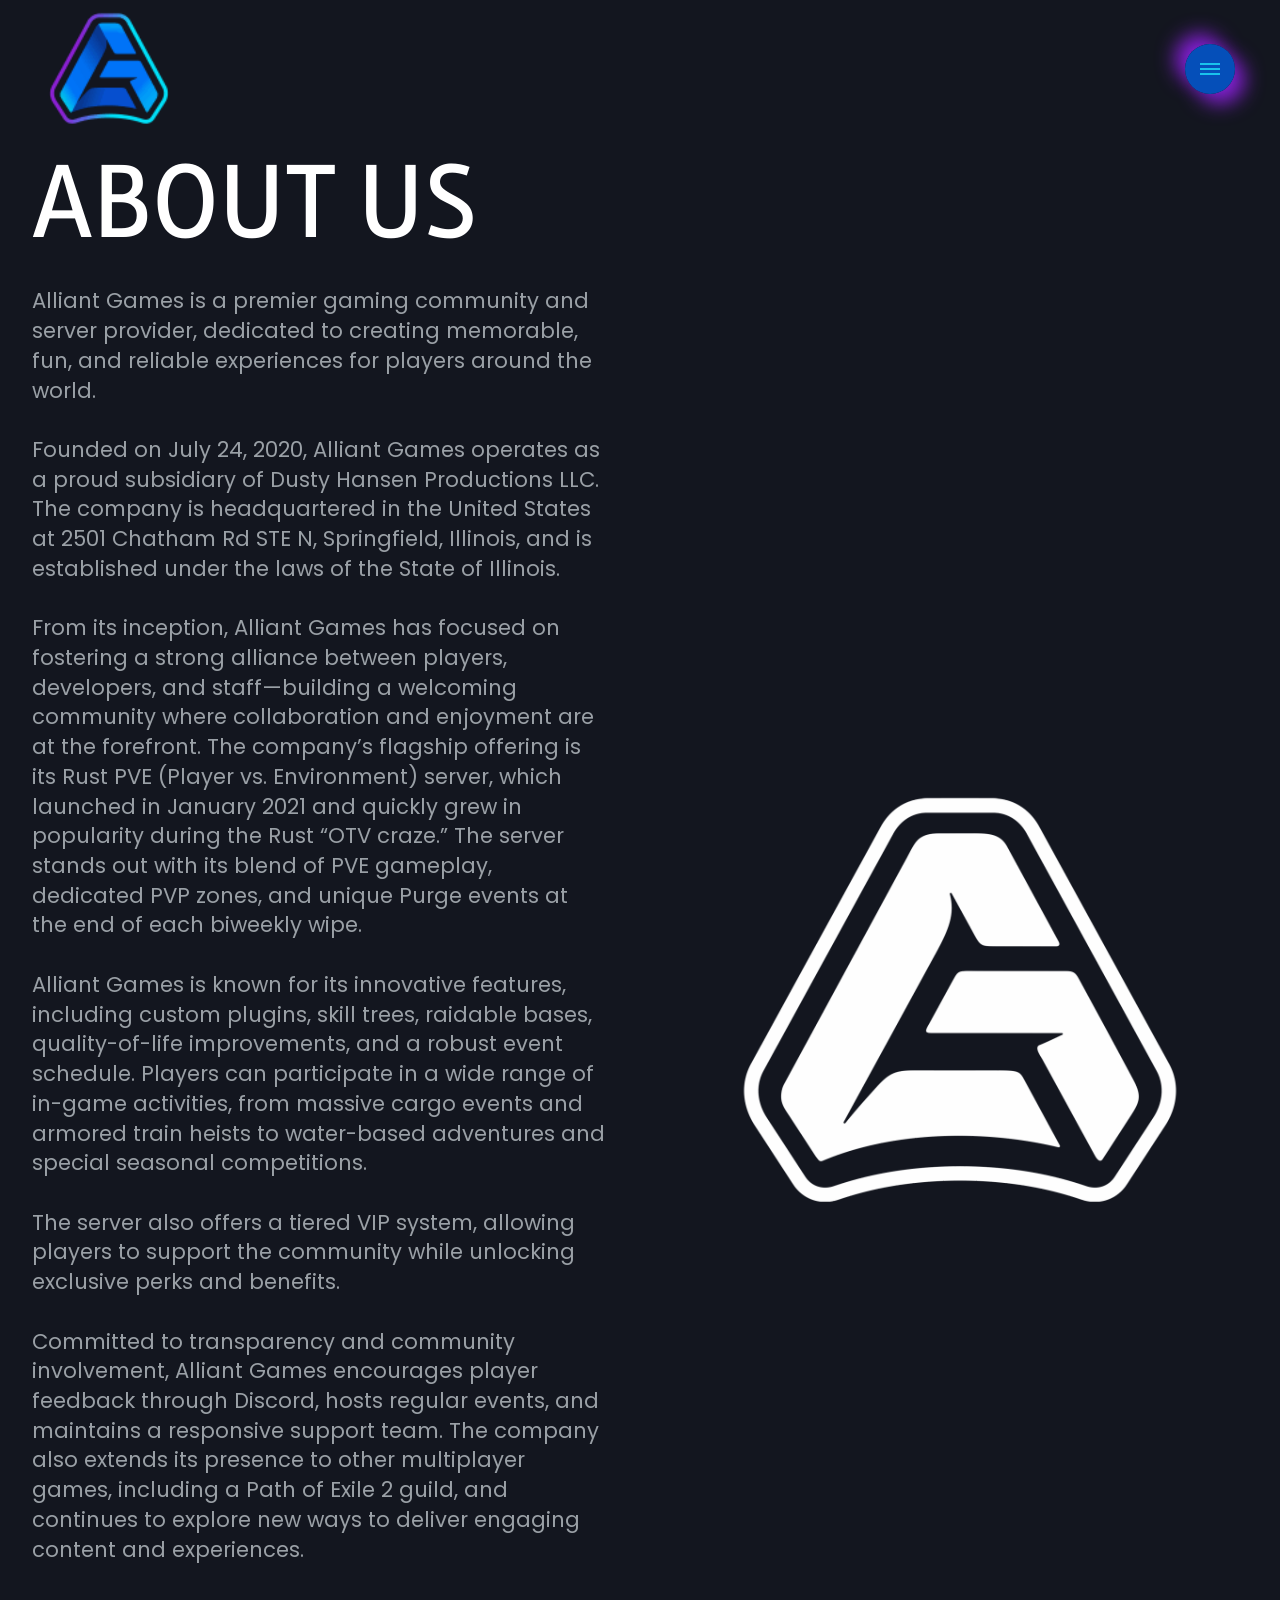
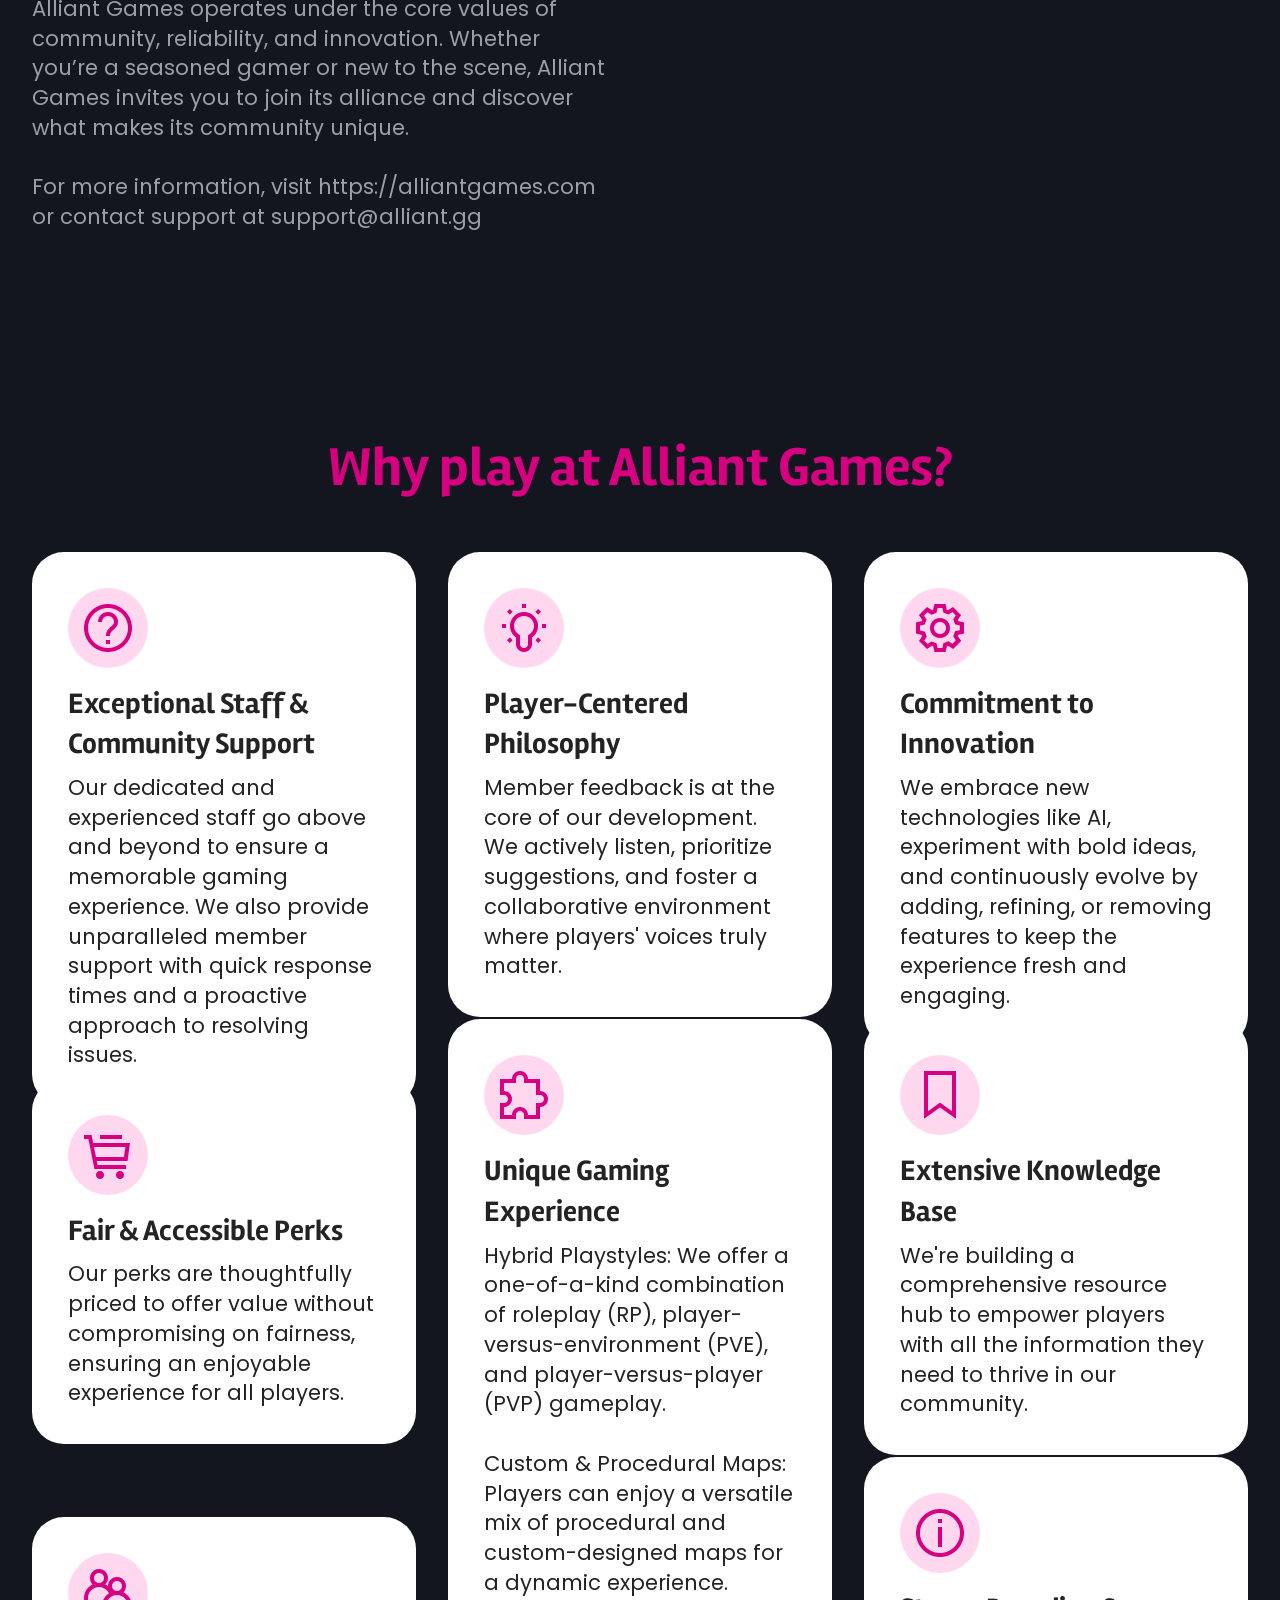
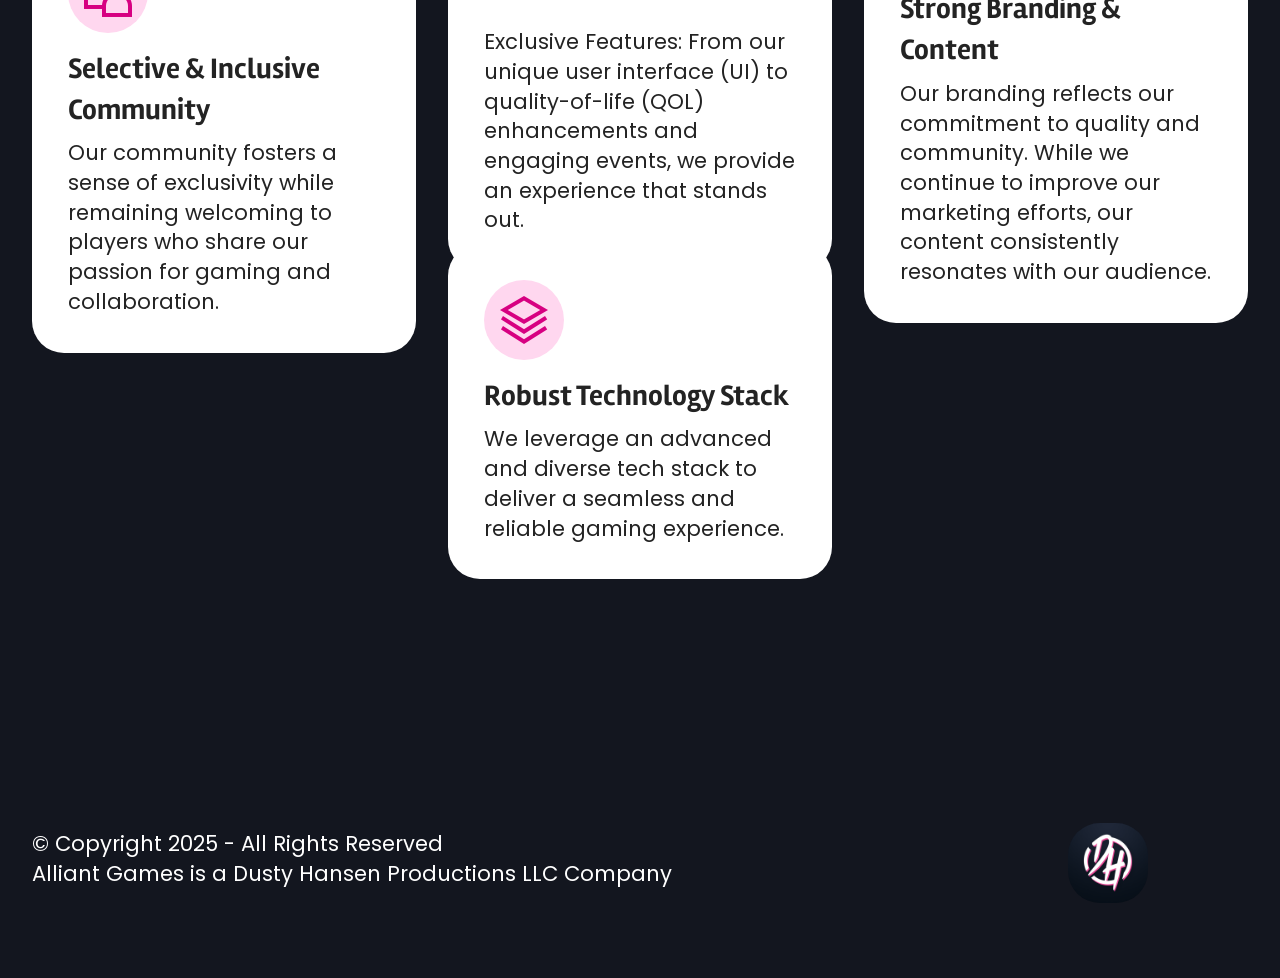
==== commit 36d2eb26: "Adds favicon images and code" ====
--- a/about.html
+++ b/about.html
@@ -25,10 +25,14 @@
   <noscript><link rel="stylesheet" href="https://fonts.googleapis.com/css?family=Rambla:400,400i,700,700i&display=swap"></noscript>
   <link rel="preload" href="https://fonts.googleapis.com/css?family=Poppins:100,100i,200,200i,300,300i,400,400i,500,500i,600,600i,700,700i,800,800i,900,900i&display=swap" as="style" onload="this.onload=null;this.rel='stylesheet'">
   <noscript><link rel="stylesheet" href="https://fonts.googleapis.com/css?family=Poppins:100,100i,200,200i,300,300i,400,400i,500,500i,600,600i,700,700i,800,800i,900,900i&display=swap"></noscript>
-  <link rel="preload" as="style" href="assets/mobirise/css/mbr-additional.css?v=QgXTo2"><link rel="stylesheet" href="assets/mobirise/css/mbr-additional.css?v=QgXTo2" type="text/css">
-
-  
-  <script type="text/javascript">!function(e,t,n){function a(){var e=t.getElementsByTagName("script")[0],n=t.createElement("script");n.type="text/javascript",n.async=!0,n.src="https://beacon-v2.helpscout.net",e.parentNode.insertBefore(n,e)}if(e.Beacon=n=function(t,n,a){e.Beacon.readyQueue.push({method:t,options:n,data:a})},n.readyQueue=[],"complete"===t.readyState)return a();e.attachEvent?e.attachEvent("onload",a):e.addEventListener("load",a,!1)}(window,document,window.Beacon||function(){});</script>
+  <link rel="preload" as="style" href="assets/mobirise/css/mbr-additional.css?v=u49sza"><link rel="stylesheet" href="assets/mobirise/css/mbr-additional.css?v=u49sza" type="text/css">
+
+  
+  <link rel="apple-touch-icon" sizes="180x180" href="assets/images/apple-touch-icon.png">
+<link rel="icon" type="image/png" sizes="32x32" href="assets/images/favicon-32x32.png">
+<link rel="icon" type="image/png" sizes="16x16" href="assets/images/favicon-16x16.png">
+<link rel="manifest" href="/site.webmanifest">
+<script type="text/javascript">!function(e,t,n){function a(){var e=t.getElementsByTagName("script")[0],n=t.createElement("script");n.type="text/javascript",n.async=!0,n.src="https://beacon-v2.helpscout.net",e.parentNode.insertBefore(n,e)}if(e.Beacon=n=function(t,n,a){e.Beacon.readyQueue.push({method:t,options:n,data:a})},n.readyQueue=[],"complete"===t.readyState)return a();e.attachEvent?e.attachEvent("onload",a):e.addEventListener("load",a,!1)}(window,document,window.Beacon||function(){});</script>
 <script type="text/javascript">window.Beacon('init', 'b2492d3f-a6b8-4b78-a430-2cda79140fb8')</script>
   
 </head>
